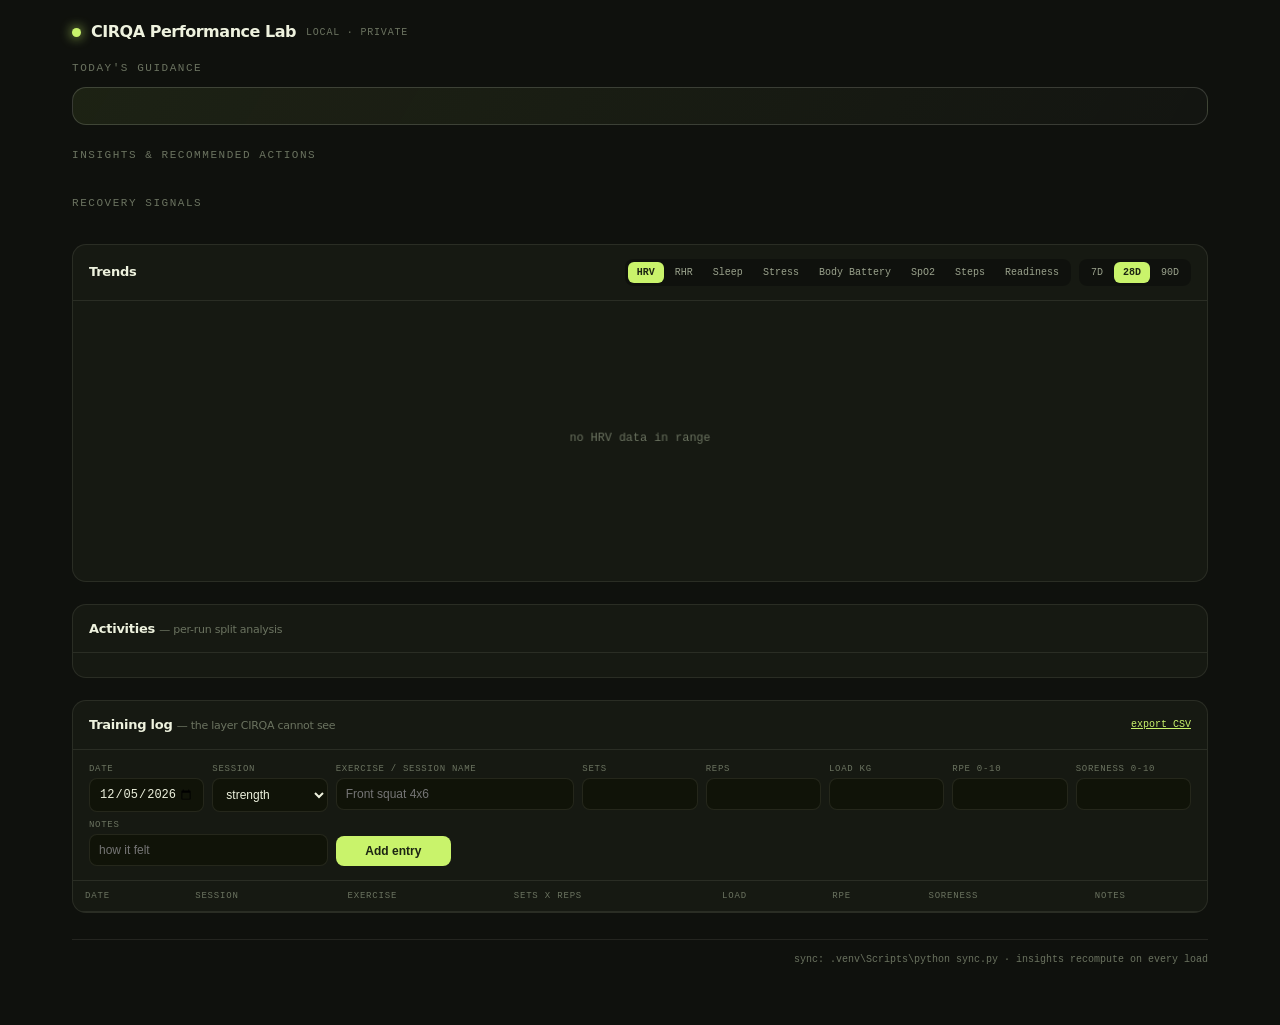
==== dashboard/index.html @ 92b47006 "insights: hypothesis+test framing, context exclusions; restore replace_splits - pace fade / HR drift" ====
<!doctype html>
<html lang="en">
<head>
<meta charset="utf-8">
<meta name="viewport" content="width=device-width,initial-scale=1">
<title>CIRQA Performance Lab</title>
<style>
  :root{
    --bg:#0f110d; --panel:#161912; --panel2:#1c2016; --line:rgba(238,242,222,.09); --line2:rgba(238,242,222,.17);
    --text:#eef2de; --muted:#9aa28c; --dim:#6b7360; --lime:#c9f36b; --amber:#f0b86b; --red:#f27b6c; --cyan:#7de0cf;
    --mono:ui-monospace,"Cascadia Mono",Consolas,monospace;
  }
  *{box-sizing:border-box}
  body{margin:0;background:var(--bg);color:var(--text);
    font:14px/1.5 "Manrope","Segoe UI",system-ui,sans-serif;-webkit-font-smoothing:antialiased}
  a{color:var(--lime)}
  .wrap{max-width:1180px;margin:0 auto;padding:20px 22px 60px}
  .mono{font-family:var(--mono)}

  header{display:flex;justify-content:space-between;align-items:center;gap:14px;flex-wrap:wrap;margin-bottom:16px}
  .brand{display:flex;align-items:center;gap:10px;font-weight:800;letter-spacing:-.03em;font-size:16px}
  .brand i{width:9px;height:9px;border-radius:50%;background:var(--lime);box-shadow:0 0 12px var(--lime)}
  .brand small{color:var(--dim);font:10px var(--mono);font-weight:400;letter-spacing:.08em}
  .status{display:flex;gap:8px;flex-wrap:wrap;align-items:center}
  .chip{border:1px solid var(--line);border-radius:99px;padding:4px 10px;font:10px var(--mono);color:var(--muted)}
  .chip b{color:var(--text);font-weight:500}
  .chip.demo{border-color:rgba(240,184,107,.4);color:var(--amber)}
  .chip.err{border-color:rgba(242,123,108,.4);color:var(--red)}

  .banner{display:none;border:1px solid rgba(240,184,107,.35);background:rgba(240,184,107,.07);
    border-radius:10px;padding:10px 14px;font-size:12px;color:var(--amber);margin-bottom:14px}
  .banner code{font:11px var(--mono);color:var(--text)}

  section{margin-bottom:22px}
  h2{font-size:11px;letter-spacing:.14em;text-transform:uppercase;color:var(--dim);
    font-family:var(--mono);font-weight:500;margin:0 0 10px}

  .guidance{display:grid;grid-template-columns:auto 1fr;gap:18px;align-items:center;
    border:1px solid var(--line2);border-radius:14px;background:linear-gradient(120deg,rgba(201,243,107,.08),rgba(255,255,255,.02));
    padding:18px 20px}
  .directive{font-size:30px;font-weight:800;letter-spacing:-.05em;line-height:1}
  .directive.ok{color:var(--lime)} .directive.mid{color:var(--amber)} .directive.rest{color:var(--cyan)}
  .g-copy .headline{font-size:14px;font-weight:600}
  .reasons{display:flex;flex-wrap:wrap;gap:6px;margin-top:9px}
  .reason{font:10px var(--mono);color:var(--muted);border:1px solid var(--line);border-radius:6px;padding:3px 7px}
  .g-conf{margin-top:9px;font:10px var(--mono);color:var(--dim)}

  .insights{display:grid;gap:10px}
  .insight{display:grid;grid-template-columns:4px 1fr;gap:0;border:1px solid var(--line);border-radius:12px;
    background:var(--panel);overflow:hidden}
  .insight .bar{background:var(--dim)}
  .insight.action .bar{background:var(--red)} .insight.watch .bar{background:var(--amber)} .insight.info .bar{background:var(--cyan)}
  .insight .body{padding:13px 16px}
  .insight h3{margin:0;font-size:13.5px;letter-spacing:-.02em}
  .insight h3 .sev{font:9px var(--mono);letter-spacing:.1em;text-transform:uppercase;border-radius:4px;
    padding:2px 6px;margin-left:8px;vertical-align:2px}
  .insight.action h3 .sev{color:var(--red);border:1px solid rgba(242,123,108,.4)}
  .insight.watch h3 .sev{color:var(--amber);border:1px solid rgba(240,184,107,.4)}
  .insight.info h3 .sev{color:var(--cyan);border:1px solid rgba(125,224,207,.4)}
  .insight .finding{color:var(--muted);font-size:12px;margin:6px 0 0}
  .insight .do{margin:8px 0 0;font-size:12.5px}
  .insight .do b{color:var(--lime);font-weight:600}
  .insight .conf{margin-top:8px;font:9px var(--mono);color:var(--dim)}

  .signals{display:grid;grid-template-columns:repeat(auto-fit,minmax(140px,1fr));gap:10px}
  .signal{border:1px solid var(--line);border-radius:12px;background:var(--panel);padding:13px 14px}
  .signal .k{font:9px var(--mono);letter-spacing:.1em;text-transform:uppercase;color:var(--dim)}
  .signal .v{font-size:23px;font-weight:800;letter-spacing:-.05em;margin-top:8px}
  .signal .v small{font-size:11px;color:var(--muted);font-weight:400;letter-spacing:0}
  .signal .d{font:10px var(--mono);margin-top:5px}
  .signal .d.up{color:var(--lime)} .signal .d.down{color:var(--amber)} .signal .d.flat{color:var(--dim)}

  .panel{border:1px solid var(--line);border-radius:14px;background:var(--panel);overflow:hidden}
  .panel-head{display:flex;justify-content:space-between;align-items:center;gap:12px;flex-wrap:wrap;
    padding:14px 16px;border-bottom:1px solid var(--line)}
  .panel-head h3{margin:0;font-size:13px;letter-spacing:-.02em}
  .seg{display:flex;gap:2px;background:rgba(0,0,0,.3);border-radius:8px;padding:3px}
  .seg button{border:0;background:transparent;color:var(--muted);font:10px var(--mono);
    padding:5px 9px;border-radius:6px;cursor:pointer}
  .seg button.on{background:var(--lime);color:#1c2412;font-weight:600}
  .chartbox{position:relative;height:280px;padding:10px 12px}
  canvas{width:100%;height:100%;display:block}
  .tooltip{position:absolute;pointer-events:none;display:none;background:#0c0e09;border:1px solid var(--line2);
    border-radius:8px;padding:7px 10px;font:10px var(--mono);color:var(--text);z-index:5;white-space:nowrap}
  .tooltip b{color:var(--lime)}

  .acts{display:grid;gap:8px;padding:12px 14px}
  .act{border:1px solid var(--line);border-radius:10px;padding:11px 13px;background:var(--panel2)}
  .act .row1{display:flex;justify-content:space-between;gap:10px;flex-wrap:wrap;align-items:baseline}
  .act .nm{font-weight:700;font-size:13px}
  .act .meta{font:10px var(--mono);color:var(--muted);display:flex;gap:12px;flex-wrap:wrap;margin-top:4px}
  .act .fade{font:10px var(--mono);border-radius:5px;padding:2px 7px}
  .fade.lo{color:var(--lime);border:1px solid rgba(201,243,107,.3)}
  .fade.mid{color:var(--amber);border:1px solid rgba(240,184,107,.35)}
  .fade.hi{color:var(--red);border:1px solid rgba(242,123,108,.4)}
  .splits{display:flex;gap:4px;align-items:flex-end;height:34px;margin-top:9px}
  .splits i{flex:1;border-radius:3px 3px 0 0;background:var(--lime);opacity:.85;min-width:14px;position:relative}
  .splits i.slow{background:var(--amber)} .splits i.slowest{background:var(--red)}
  .splits-lab{display:flex;justify-content:space-between;font:9px var(--mono);color:var(--dim);margin-top:4px}

  table{width:100%;border-collapse:collapse;font-size:12px}
  th{font:9px var(--mono);letter-spacing:.09em;text-transform:uppercase;color:var(--dim);
    text-align:left;padding:10px 12px;border-bottom:1px solid var(--line)}
  td{padding:9px 12px;border-bottom:1px solid rgba(255,255,255,.045);color:var(--muted)}
  td:first-child{color:var(--text);font-weight:600}
  .scroll{max-height:320px;overflow:auto}

  .logform{display:grid;grid-template-columns:repeat(auto-fit,minmax(110px,1fr));gap:8px;padding:14px 16px;border-bottom:1px solid var(--line)}
  .logform input,.logform select{width:100%;background:#101308;border:1px solid var(--line);border-radius:8px;
    color:var(--text);padding:8px 9px;font-size:12px;outline:0}
  .logform input:focus,.logform select:focus{border-color:var(--lime)}
  .logform label{display:block;font:9px var(--mono);color:var(--dim);text-transform:uppercase;letter-spacing:.08em;margin-bottom:4px}
  .logform .wide{grid-column:span 2}
  .logform button{background:var(--lime);border:0;border-radius:8px;color:#1c2412;font-weight:700;
    font-size:12px;padding:8px 14px;cursor:pointer;align-self:end}
  .logform button:hover{filter:brightness(1.08)}
  .formmsg{font:10px var(--mono);align-self:end;padding-bottom:8px}
  .formmsg.ok{color:var(--lime)} .formmsg.err{color:var(--red)}

  .empty{padding:26px;text-align:center;color:var(--muted);font-size:13px}
  .empty code{font:12px var(--mono);color:var(--lime)}
  footer{border-top:1px solid var(--line);margin-top:26px;padding-top:14px;display:flex;justify-content:space-between;
    gap:14px;flex-wrap:wrap;font:10px var(--mono);color:var(--dim)}
  .cov{display:flex;gap:10px;flex-wrap:wrap}
  .cov span b{color:var(--muted)}

  @media(max-width:760px){
    .guidance{grid-template-columns:1fr}
    .directive{font-size:24px}
    .chartbox{height:220px}
  }
</style>
</head>
<body>
<div class="wrap">
  <header>
    <div class="brand"><i></i> CIRQA Performance Lab <small>LOCAL · PRIVATE</small></div>
    <div class="status" id="status"></div>
  </header>

  <div class="banner" id="demoBanner">
    Demo data is loaded (synthetic). A real sync replaces it automatically:
    <code>.venv\Scripts\python sync.py</code> &nbsp;or clear it now:
    <code>.venv\Scripts\python sync.py --clear-demo</code>
  </div>

  <section>
    <h2>Today's guidance</h2>
    <div class="guidance" id="guidance"></div>
  </section>

  <section>
    <h2>Insights &amp; recommended actions</h2>
    <div class="insights" id="insights"></div>
  </section>

  <section>
    <h2>Recovery signals</h2>
    <div class="signals" id="signals"></div>
  </section>

  <section>
    <div class="panel">
      <div class="panel-head">
        <h3>Trends</h3>
        <div style="display:flex;gap:8px;flex-wrap:wrap">
          <div class="seg" id="metricSeg"></div>
          <div class="seg" id="rangeSeg"></div>
        </div>
      </div>
      <div class="chartbox"><canvas id="chart"></canvas><div class="tooltip" id="tip"></div></div>
    </div>
  </section>

  <section>
    <div class="panel">
      <div class="panel-head"><h3>Activities <span style="color:var(--dim);font-weight:400;font-size:11px">— per-run split analysis</span></h3></div>
      <div class="acts" id="acts"></div>
    </div>
  </section>

  <section>
    <div class="panel">
      <div class="panel-head">
        <h3>Training log <span style="color:var(--dim);font-weight:400;font-size:11px">— the layer CIRQA cannot see</span></h3>
        <a href="/api/log.csv" style="font:10px var(--mono)">export CSV</a>
      </div>
      <form class="logform" id="logForm">
        <div><label>Date</label><input type="date" name="date" required></div>
        <div><label>Session</label>
          <select name="session"><option value="strength">strength</option><option value="run">run</option>
          <option value="hiit">hiit / hyrox</option><option value="easy">easy aerobic</option><option value="other">other</option></select></div>
        <div class="wide"><label>Exercise / session name</label><input name="exercise" placeholder="Front squat 4x6"></div>
        <div><label>Sets</label><input name="sets" type="number" min="0" max="50"></div>
        <div><label>Reps</label><input name="reps" type="number" min="0" max="500"></div>
        <div><label>Load kg</label><input name="load_kg" type="number" step="0.5" min="0"></div>
        <div><label>RPE 0-10</label><input name="rpe" type="number" step="0.5" min="0" max="10"></div>
        <div><label>Soreness 0-10</label><input name="soreness" type="number" min="0" max="10"></div>
        <div class="wide"><label>Notes</label><input name="notes" placeholder="how it felt"></div>
        <button type="submit">Add entry</button>
        <div class="formmsg" id="formMsg"></div>
      </form>
      <div class="scroll"><table id="logTable"><thead>
        <tr><th>Date</th><th>Session</th><th>Exercise</th><th>Sets x Reps</th><th>Load</th><th>RPE</th><th>Soreness</th><th>Notes</th></tr>
      </thead><tbody></tbody></table></div>
    </div>
  </section>

  <footer>
    <div class="cov" id="cov"></div>
    <div>sync: <code>.venv\Scripts\python sync.py</code> · insights recompute on every load</div>
  </footer>
</div>

<script>
"use strict";
const $ = (id) => document.getElementById(id);
const fmtPace = (spk) => { if (!spk) return "?"; const m = Math.floor(spk/60), s = Math.round(spk%60); return `${m}:${String(s).padStart(2,"0")}`; };
const fmtDur = (s) => { if (!s) return "?"; const h = Math.floor(s/3600), m = Math.round((s%3600)/60); return h ? `${h}:${String(m).padStart(2,"0")}h` : `${m}m`; };
const fmtDist = (m) => !m ? "—" : (m >= 950 ? (m/1000).toFixed(2) + " km" : Math.round(m) + " m");
const fmtDate = (iso) => iso ? iso.slice(0,10) : "—";
const mean = (a) => a.length ? a.reduce((x,y)=>x+y,0)/a.length : null;

const METRICS = [
  {key:"hrv_last_night", label:"HRV", unit:"ms", color:"#c9f36b"},
  {key:"resting_hr", label:"RHR", unit:"bpm", color:"#f0b86b"},
  {key:"sleep_hours", label:"Sleep", unit:"h", color:"#7de0cf"},
  {key:"stress_avg", label:"Stress", unit:"", color:"#f27b6c"},
  {key:"body_battery_high", label:"Body Battery", unit:"", color:"#c9f36b"},
  {key:"spo2_avg", label:"SpO2", unit:"%", color:"#7de0cf"},
  {key:"steps", label:"Steps", unit:"", color:"#c9f36b"},
  {key:"training_readiness", label:"Readiness", unit:"", color:"#c9f36b"},
];
const RANGES = [{label:"7D", n:7},{label:"28D", n:28},{label:"90D", n:90}];
let days90 = [], metric = METRICS[0], rangeN = 28;

async function jget(url){ const r = await fetch(url); return r.json(); }

function statusChips(ov){
  const el = $("status"); el.innerHTML = "";
  const add = (html, cls) => { const s = document.createElement("span"); s.className = "chip" + (cls ? " " + cls : ""); s.innerHTML = html; el.appendChild(s); };
  if (ov.demo) add("DEMO DATA", "demo");
  add(`days <b>${ov.days}</b>`);
  if (ov.last_day) add(`range <b>${ov.first_day} → ${ov.last_day}</b>`);
  add(`last sync <b>${ov.last_sync ? ov.last_sync.finished_at.slice(0,16).replace("T"," ") : "never"}</b>`);
  add(`activities <b>${ov.activities}</b>`);
  add(`log <b>${ov.log_entries}</b>`);
}

function renderGuidance(g){
  const cls = /green/i.test(g.directive) ? "ok" : /steady/i.test(g.directive) ? "mid" : "rest";
  $("guidance").innerHTML = `
    <div class="directive ${cls}">${g.directive}</div>
    <div class="g-copy">
      <div class="headline">${g.headline}</div>
      <div class="reasons">${(g.reasons||[]).map(r=>`<span class="reason">${r}</span>`).join("") || ""}</div>
      <div class="g-conf">confidence: ${g.confidence} · recomputed locally from your data on every load</div>
    </div>`;
}

function renderInsights(list){
  const el = $("insights");
  if (!list.length){
    el.innerHTML = `<div class="empty">Not enough data for insights yet (need ~7+ days and a few activities).
      Sync daily and log gym sessions — rules fire automatically.<br><code>.venv\\Scripts\\python sync.py</code></div>`;
    return;
  }
  el.innerHTML = list.map(i => `
    <article class="insight ${i.severity}">
      <div class="bar"></div>
      <div class="body">
        <h3>${i.title}<span class="sev">${i.severity}</span></h3>
        <p class="finding">${i.finding}</p>
        <p class="do"><b>Do this:</b> ${i.action}</p>
        <div class="conf">confidence: ${i.confidence}</div>
      </div>
    </article>`).join("");
}

function renderSignals(ov, days){
  const el = $("signals");
  const latest = ov.latest;
  if (!latest){ el.innerHTML = `<div class="empty">No days stored yet — run <code>.venv\\Scripts\\python sync.py</code></div>`; return; }
  const prev = days.slice(0, -1).slice(-7);
  const card = (k, label, fmt, unit, lowerBetter) => {
    const v = latest[k];
    const p = prev.map(d => d[k]).filter(x => x !== null && x !== undefined);
    let delta = "", cls = "flat";
    if (v != null && p.length >= 3){
      const pm = mean(p);
      const diff = v - pm;
      if (Math.abs(diff) > (unit === "bpm" ? 1 : unit === "%" ? 0.5 : unit === "ms" ? 2 : 400)){
        const good = lowerBetter ? diff < 0 : diff > 0;
        cls = good ? "up" : "down";
        delta = `${diff > 0 ? "+" : ""}${unit === "ms" ? Math.round(diff) : diff.toFixed(1)}${unit} vs 7d`;
      } else delta = `~ 7d avg`;
    }
    return `<div class="signal"><div class="k">${label}</div>
      <div class="v">${v != null ? fmt(v) : "—"} ${unit && v != null ? `<small>${unit}</small>` : ""}</div>
      <div class="d ${cls}">${delta}</div></div>`;
  };
  el.innerHTML =
    card("sleep_hours", "Sleep", (v)=>v.toFixed(1), "h", false) +
    card("hrv_last_night", "HRV", (v)=>Math.round(v), "ms", false) +
    card("resting_hr", "Resting HR", (v)=>Math.round(v), "bpm", true) +
    card("body_battery_high", "Body Battery", (v)=>Math.round(v), "", false) +
    card("stress_avg", "Stress", (v)=>Math.round(v), "", true) +
    card("spo2_avg", "SpO2", (v)=>v.toFixed(1), "%", true) +
    card("steps", "Steps", (v)=>v >= 10000 ? (v/1000).toFixed(1)+"k" : Math.round(v), "", false);
}

function renderActs(acts){
  const el = $("acts");
  if (!acts.length){ el.innerHTML = `<div class="empty">No activities yet. They appear after your first sync (runs get per-km split analysis).</div>`; return; }
  el.innerHTML = acts.map(a => {
    const pace = a.distance_m && a.duration_s ? fmtPace(a.duration_s / a.distance_m * 1000) : null;
    let fadeHtml = "", splitsHtml = "";
    if (a.splits && a.splits.length >= 3){
      const ps = a.splits.map(s => s.pace_s_per_km).filter(Boolean);
      const fade = ps.length >= 2 ? (ps[ps.length-1] - ps[0]) / ps[0] * 100 : null;
      if (fade !== null){
        const cls = fade > 6 ? "hi" : fade > 3 ? "mid" : "lo";
        fadeHtml = `<span class="fade ${cls}">fade ${fade > 0 ? "+" : ""}${fade.toFixed(1)}%</span>`;
      }
      const maxP = Math.max(...ps), minP = Math.min(...ps);
      splitsHtml = `<div class="splits">` + a.splits.map(s => {
        const rel = maxP === minP ? 0.7 : 0.25 + 0.75 * (s.pace_s_per_km - minP) / (maxP - minP);
        const c = rel > 0.85 ? "slowest" : rel > 0.6 ? "slow" : "";
        const h = Math.round(14 + (1 - rel) * 18);
        return `<i class="${c}" style="height:${h}px" title="${fmtPace(s.pace_s_per_km)} /km @ ${s.avg_hr || "?"} bpm"></i>`;
      }).join("") + `</div>
      <div class="splits-lab"><span>km 1 · ${fmtPace(ps[0])}</span><span>HR ${a.splits[0].avg_hr || "?"} → ${a.splits[a.splits.length-1].avg_hr || "?"} bpm</span><span>km ${ps.length} · ${fmtPace(ps[ps.length-1])}</span></div>`;
    }
    return `<div class="act">
      <div class="row1">
        <span class="nm">${a.name || a.type || "Activity"}</span>
        <span style="display:flex;gap:8px;align-items:center">${fadeHtml}<span class="mono" style="font:10px var(--mono);color:var(--dim)">${fmtDate(a.start_iso || a.start_local)}</span></span>
      </div>
      <div class="meta">
        <span>${a.type || ""}</span>
        ${a.duration_s ? `<span>${fmtDur(a.duration_s)}</span>` : ""}
        ${a.distance_m ? `<span>${fmtDist(a.distance_m)}</span>` : ""}
        ${pace ? `<span>${pace} /km</span>` : ""}
        ${a.avg_hr ? `<span>avg HR ${a.avg_hr}</span>` : ""}
        ${a.elevation_m ? `<span>↑ ${Math.round(a.elevation_m)} m</span>` : ""}
        ${a.max_hr ? `<span>max ${a.max_hr}</span>` : ""}
      </div>
      ${splitsHtml}
    </div>`;
  }).join("");
}

function renderLog(entries){
  const tb = $("logTable").querySelector("tbody");
  if (!entries.length){ tb.innerHTML = `<tr><td colspan="8" style="text-align:center;padding:20px">No entries yet — log strength work below so recovery-coupling insights can use it.</td></tr>`; return; }
  tb.innerHTML = entries.map(e => `<tr>
    <td>${e.date}</td><td>${e.session || ""}</td><td>${e.exercise || ""}</td>
    <td>${e.sets || "?"} x ${e.reps || "?"}</td><td>${e.load_kg != null ? e.load_kg + " kg" : "—"}</td>
    <td>${e.rpe != null ? e.rpe : "—"}</td><td>${e.soreness != null ? e.soreness : "—"}</td>
    <td>${e.notes || ""}</td></tr>`).join("");
}

function renderCoverage(cov){
  const items = [["HRV","hrv"],["RHR","resting_hr"],["Sleep","sleep"],["Stress","stress"],["BodyBattery","body_battery"],["SpO2","spo2"],["Readiness","readiness"]];
  $("cov").innerHTML = items.map(([l,k]) => `<span>${l} <b>${cov[k] ?? 0}</b>/90d</span>`).join("");
}

function drawChart(){
  const cv = $("chart"), tip = $("tip");
  const data = days90.slice(-rangeN).map(d => ({date: d.date, v: d[metric.key]})).filter(x => x.v !== null && x.v !== undefined);
  const box = cv.parentElement.getBoundingClientRect();
  const dpr = window.devicePixelRatio || 1;
  cv.width = box.width * dpr; cv.height = box.height * dpr;
  const ctx = cv.getContext("2d"); ctx.scale(dpr, dpr);
  const w = box.width, h = box.height, pad = {l: 40, r: 12, t: 14, b: 24};
  ctx.clearRect(0, 0, w, h);
  if (data.length < 2){ ctx.fillStyle = "#6b7360"; ctx.font = "12px " + "Consolas, monospace"; ctx.textAlign = "center";
    ctx.fillText(`no ${metric.label} data in range`, w/2, h/2); return; }
  let min = Math.min(...data.map(x=>x.v)), max = Math.max(...data.map(x=>x.v));
  const span = (max - min) || 1; min -= span * 0.12; max += span * 0.12;
  const X = i => pad.l + i / (data.length - 1) * (w - pad.l - pad.r);
  const Y = v => pad.t + (1 - (v - min) / (max - min)) * (h - pad.t - pad.b);
  ctx.strokeStyle = "rgba(238,242,222,.07)"; ctx.fillStyle = "#6b7360";
  ctx.font = "9px Consolas, monospace"; ctx.textAlign = "right"; ctx.lineWidth = 1;
  for (let g = 0; g < 4; g++){
    const yy = pad.t + g * (h - pad.t - pad.b) / 3;
    ctx.beginPath(); ctx.moveTo(pad.l, yy); ctx.lineTo(w - pad.r, yy); ctx.stroke();
    ctx.fillText(String(Math.round(max - (max - min) * g / 3)), pad.l - 6, yy + 3);
  }
  ctx.textAlign = "center";
  [0, Math.floor((data.length-1)/2), data.length-1].forEach(i => ctx.fillText(data[i].date.slice(5), X(i), h - 8));
  ctx.beginPath(); data.forEach((p,i)=> i ? ctx.lineTo(X(i), Y(p.v)) : ctx.moveTo(X(i), Y(p.v)));
  ctx.lineTo(X(data.length-1), h - pad.b); ctx.lineTo(X(0), h - pad.b); ctx.closePath();
  ctx.fillStyle = metric.color + "14"; ctx.fill();
  ctx.beginPath(); data.forEach((p,i)=> i ? ctx.lineTo(X(i), Y(p.v)) : ctx.moveTo(X(i), Y(p.v)));
  ctx.strokeStyle = metric.color; ctx.lineWidth = 2; ctx.lineJoin = "round"; ctx.stroke();
  const last = data[data.length-1];
  ctx.beginPath(); ctx.arc(X(data.length-1), Y(last.v), 3.5, 0, 7); ctx.fillStyle = metric.color; ctx.fill();
  cv.onmousemove = (e) => {
    const r = cv.getBoundingClientRect();
    const i = Math.round((e.clientX - r.left - pad.l) / (w - pad.l - pad.r) * (data.length - 1));
    if (i < 0 || i >= data.length){ tip.style.display = "none"; return; }
    const p = data[i];
    tip.style.display = "block";
    tip.style.left = Math.min(X(i) + 12, w - 130) + "px";
    tip.style.top = (Y(p.v) + 6) + "px";
    tip.innerHTML = `${p.date}<br><b>${metric.label}: ${metric.key === "sleep_hours" ? p.v.toFixed(1) : Math.round(p.v)}${metric.unit ? " " + metric.unit : ""}</b>`;
  };
  cv.onmouseleave = () => tip.style.display = "none";
}

function buildSegs(){
  const ms = $("metricSeg");
  METRICS.forEach(m => {
    const b = document.createElement("button");
    b.textContent = m.label; b.className = m === metric ? "on" : "";
    b.onclick = () => { metric = m; ms.querySelectorAll("button").forEach(x=>x.classList.remove("on")); b.classList.add("on"); drawChart(); };
    ms.appendChild(b);
  });
  const rs = $("rangeSeg");
  RANGES.forEach(r => {
    const b = document.createElement("button");
    b.textContent = r.label; b.className = r.n === rangeN ? "on" : "";
    b.onclick = () => { rangeN = r.n; rs.querySelectorAll("button").forEach(x=>x.classList.remove("on")); b.classList.add("on"); drawChart(); };
    rs.appendChild(b);
  });
}

async function refresh(){
  const [ovR, daysR, actsR, insR, logR] = await Promise.all([
    jget("/api/overview"), jget("/api/days?days=90"), jget("/api/activities?limit=20"),
    jget("/api/insights"), jget("/api/log?limit=50"),
  ]);
  const ov = ovR.overview;
  days90 = daysR.days;
  statusChips(ov);
  $("demoBanner").style.display = ov.demo ? "block" : "none";
  renderGuidance(insR.guidance);
  renderInsights(insR.insights);
  renderSignals(ov, days90);
  renderActs(actsR.activities);
  renderLog(logR.entries);
  renderCoverage(ov.coverage || {});
  drawChart();
}

$("logForm").addEventListener("submit", async (e) => {
  e.preventDefault();
  const fd = new FormData(e.target);
  const payload = {};
  for (const [k, v] of fd.entries()){
    if (!v && v !== 0){ payload[k] = null; continue; }
    const n = Number(v);
    payload[k] = ["sets","reps","load_kg","rpe","soreness"].includes(k) && v !== "" ? n : v;
  }
  const msg = $("formMsg");
  try {
    const r = await fetch("/api/log", {method:"POST", headers:{"Content-Type":"application/json"}, body: JSON.stringify(payload)});
    const out = await r.json();
    if (!out.ok) throw new Error(out.error || "failed");
    msg.textContent = "saved ✓"; msg.className = "formmsg ok";
    e.target.querySelectorAll("input:not([type=date]), select").forEach(x => { if (x.name !== "session") x.value = ""; });
    refresh();
  } catch (err){
    msg.textContent = "error: " + err.message; msg.className = "formmsg err";
  }
  setTimeout(() => msg.textContent = "", 3500);
});

window.addEventListener("resize", drawChart);
$("logForm").querySelector("input[name=date]").value = new Date().toISOString().slice(0,10);
buildSegs();
refresh();
</script>
</body>
</html>
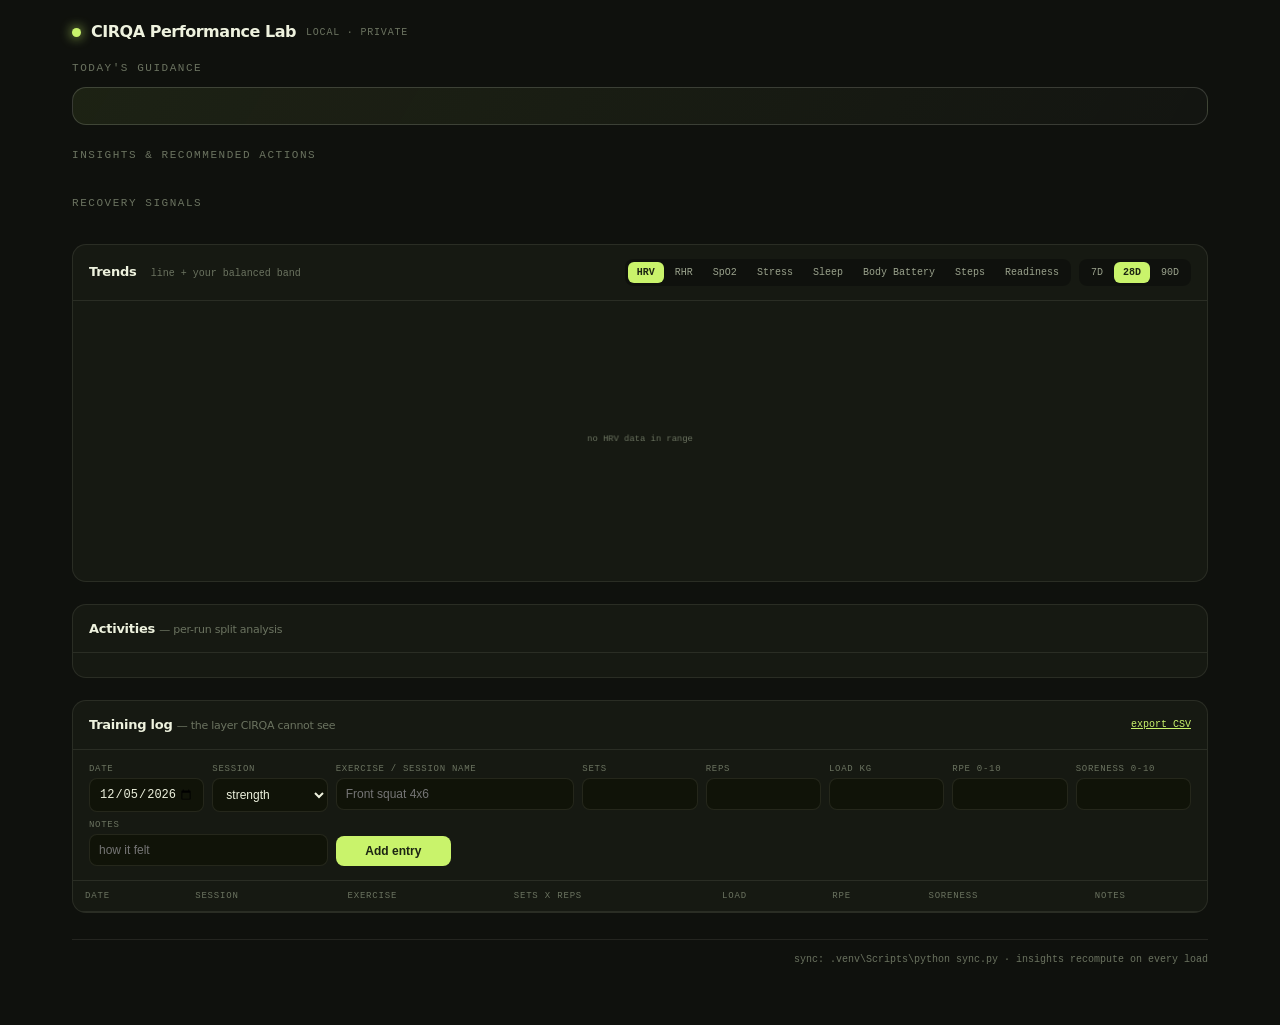
==== commit a3136a2e: "dashboard: per-metric chart types with interactive tooltips and legend Chart type now follows the da" ====
--- a/dashboard/index.html
+++ b/dashboard/index.html
@@ -83,6 +83,14 @@
   .tooltip{position:absolute;pointer-events:none;display:none;background:#0c0e09;border:1px solid var(--line2);
     border-radius:8px;padding:7px 10px;font:10px var(--mono);color:var(--text);z-index:5;white-space:nowrap}
   .tooltip b{color:var(--lime)}
+  .legend{display:none;gap:8px;padding:0 16px 12px;flex-wrap:wrap}
+  .legend-chip{display:inline-flex;align-items:center;gap:6px;background:rgba(0,0,0,.3);
+    border:1px solid var(--line);border-radius:99px;color:var(--muted);font:10px var(--mono);
+    padding:4px 10px;cursor:pointer}
+  .legend-chip i{width:8px;height:8px;border-radius:2px;display:inline-block}
+  .legend-chip.off{opacity:.4;text-decoration:line-through}
+  .chart-note{font:10px var(--mono);color:var(--dim);margin-left:10px;font-weight:400;
+    letter-spacing:0;text-transform:none}
 
   .acts{display:grid;gap:8px;padding:12px 14px}
   .act{border:1px solid var(--line);border-radius:10px;padding:11px 13px;background:var(--panel2)}
@@ -162,13 +170,14 @@
   <section>
     <div class="panel">
       <div class="panel-head">
-        <h3>Trends</h3>
+        <h3>Trends <span class="chart-note" id="chartNote"></span></h3>
         <div style="display:flex;gap:8px;flex-wrap:wrap">
           <div class="seg" id="metricSeg"></div>
           <div class="seg" id="rangeSeg"></div>
         </div>
       </div>
       <div class="chartbox"><canvas id="chart"></canvas><div class="tooltip" id="tip"></div></div>
+      <div class="legend" id="legend"></div>
     </div>
   </section>
 
@@ -222,14 +231,28 @@
 const mean = (a) => a.length ? a.reduce((x,y)=>x+y,0)/a.length : null;
 
 const METRICS = [
-  {key:"hrv_last_night", label:"HRV", unit:"ms", color:"#c9f36b"},
-  {key:"resting_hr", label:"RHR", unit:"bpm", color:"#f0b86b"},
-  {key:"sleep_hours", label:"Sleep", unit:"h", color:"#7de0cf"},
-  {key:"stress_avg", label:"Stress", unit:"", color:"#f27b6c"},
-  {key:"body_battery_high", label:"Body Battery", unit:"", color:"#c9f36b"},
-  {key:"spo2_avg", label:"SpO2", unit:"%", color:"#7de0cf"},
-  {key:"steps", label:"Steps", unit:"", color:"#c9f36b"},
-  {key:"training_readiness", label:"Readiness", unit:"", color:"#c9f36b"},
+  {key:"hrv_last_night", label:"HRV", unit:"ms", color:"#c9f36b", type:"line",
+   bandLow:"hrv_baseline_low", bandHigh:"hrv_baseline_high",
+   note:"line + your balanced band"},
+  {key:"resting_hr", label:"RHR", unit:"bpm", color:"#f0b86b", type:"line",
+   note:"line · trend reading"},
+  {key:"spo2_avg", label:"SpO2", unit:"%", color:"#7de0cf", type:"line",
+   note:"line · narrow band"},
+  {key:"stress_avg", label:"Stress", unit:"", color:"#f27b6c", type:"area",
+   note:"area · daily load carried"},
+  {key:"sleep_hours", label:"Sleep", type:"stacked", unit:"h",
+   series:[
+     {key:"sleep_deep_s",  label:"Deep",  color:"#7de0cf"},
+     {key:"sleep_rem_s",   label:"REM",   color:"#5f9de0"},
+     {key:"sleep_light_s", label:"Light", color:"#c9f36b"},
+     {key:"sleep_awake_s", label:"Awake", color:"#f27b6c"}],
+   target:8, note:"stacked · nightly composition, 8 h target"},
+  {key:"body_battery_high", label:"Body Battery", type:"range", lowKey:"body_battery_low",
+   color:"#c9f36b", domain:[0,100], note:"range columns · nightly low → daily high"},
+  {key:"steps", label:"Steps", type:"column", color:"#c9f36b",
+   note:"columns · daily volume"},
+  {key:"training_readiness", label:"Readiness", type:"column", banded:true,
+   note:"columns · banded score"},
 ];
 const RANGES = [{label:"7D", n:7},{label:"28D", n:28},{label:"90D", n:90}];
 let days90 = [], metric = METRICS[0], rangeN = 28;
@@ -365,48 +388,228 @@
   $("cov").innerHTML = items.map(([l,k]) => `<span>${l} <b>${cov[k] ?? 0}</b>/90d</span>`).join("");
 }
 
-function drawChart(){
+let hoverIdx = null;
+const stageOff = new Set();   // toggled sleep stages (stacked chart legend)
+
+function chartRows(){
+  const rows = days90.slice(-rangeN);
+  if (metric.type === "stacked"){
+    return rows.map(d => ({date: d.date, total: d.sleep_hours,
+      parts: metric.series.map(s => ({key: s.key, label: s.label, color: s.color,
+        v: d[s.key] != null ? d[s.key] / 3600 : null}))}))
+      .filter(x => x.parts.some(p => p.v !== null && p.v !== undefined));
+  }
+  if (metric.type === "range"){
+    return rows.map(d => ({date: d.date, lo: d[metric.lowKey], hi: d[metric.key]}))
+      .filter(x => x.lo != null && x.hi != null);
+  }
+  return rows.map(d => ({date: d.date, v: d[metric.key],
+      lo: metric.bandLow ? d[metric.bandLow] : null,
+      hi: metric.bandHigh ? d[metric.bandHigh] : null}))
+    .filter(x => x.v !== null && x.v !== undefined);
+}
+
+function fmtVal(v){
+  if (v == null) return "—";
+  if (metric.key === "steps") return v >= 10000 ? (v/1000).toFixed(1) + "k" : Math.round(v);
+  if (metric.type === "stacked") return v.toFixed(1) + "h";
+  const dec = (metric.key === "spo2_avg" || metric.key === "stress_avg") ? 1 : 0;
+  return Number(v).toFixed(dec) + (metric.unit ? " " + metric.unit : "");
+}
+
+function roundRect(ctx, x, y, w, h, r){
+  r = Math.max(0, Math.min(r, w/2, h/2));
+  ctx.beginPath();
+  ctx.moveTo(x + r, y);
+  ctx.arcTo(x + w, y, x + w, y + h, r);
+  ctx.arcTo(x + w, y + h, x, y + h, r);
+  ctx.arcTo(x, y + h, x, y, r);
+  ctx.arcTo(x, y, x + w, y, r);
+  ctx.closePath();
+}
+
+function renderChart(){
   const cv = $("chart"), tip = $("tip");
-  const data = days90.slice(-rangeN).map(d => ({date: d.date, v: d[metric.key]})).filter(x => x.v !== null && x.v !== undefined);
+  const data = chartRows();
   const box = cv.parentElement.getBoundingClientRect();
   const dpr = window.devicePixelRatio || 1;
   cv.width = box.width * dpr; cv.height = box.height * dpr;
   const ctx = cv.getContext("2d"); ctx.scale(dpr, dpr);
-  const w = box.width, h = box.height, pad = {l: 40, r: 12, t: 14, b: 24};
+  const w = box.width, h = box.height, pad = {l: 42, r: 12, t: 14, b: 24};
   ctx.clearRect(0, 0, w, h);
-  if (data.length < 2){ ctx.fillStyle = "#6b7360"; ctx.font = "12px " + "Consolas, monospace"; ctx.textAlign = "center";
-    ctx.fillText(`no ${metric.label} data in range`, w/2, h/2); return; }
-  let min = Math.min(...data.map(x=>x.v)), max = Math.max(...data.map(x=>x.v));
-  const span = (max - min) || 1; min -= span * 0.12; max += span * 0.12;
-  const X = i => pad.l + i / (data.length - 1) * (w - pad.l - pad.r);
-  const Y = v => pad.t + (1 - (v - min) / (max - min)) * (h - pad.t - pad.b);
+  ctx.font = "9px Consolas, monospace";
+  if (!data.length){
+    ctx.fillStyle = "#6b7360"; ctx.textAlign = "center";
+    ctx.fillText(`no ${metric.label} data in range`, w/2, h/2);
+    cv.onmousemove = null; cv.onmouseleave = null; tip.style.display = "none";
+    return;
+  }
+
+  // y-domain per chart type
+  let lo, hi;
+  if (metric.type === "range"){ [lo, hi] = metric.domain; }
+  else if (metric.type === "stacked"){
+    const totals = data.map(x => x.parts.filter(p => p.v != null && !stageOff.has(p.key))
+      .reduce((a, p) => a + p.v, 0));
+    lo = 0; hi = Math.max(...totals, metric.target || 0) * 1.12 || 1;
+  } else if (metric.type === "column"){
+    if (metric.banded){ lo = 0; hi = 100; }
+    else { lo = 0; hi = Math.max(...data.map(x => x.v)) * 1.1 || 1; }
+  } else {
+    const vals = data.flatMap(x => [x.v, x.lo, x.hi]).filter(v => v != null);
+    lo = Math.min(...vals); hi = Math.max(...vals);
+    const span = (hi - lo) || 1; lo -= span * 0.15; hi += span * 0.15;
+  }
+  const X = i => data.length === 1 ? (pad.l + w - pad.r) / 2
+    : pad.l + i / (data.length - 1) * (w - pad.l - pad.r);
+  const Y = v => pad.t + (1 - (v - lo) / (hi - lo)) * (h - pad.t - pad.b);
+  const slot = (w - pad.l - pad.r) / data.length;
+
+  // grid + y labels
   ctx.strokeStyle = "rgba(238,242,222,.07)"; ctx.fillStyle = "#6b7360";
-  ctx.font = "9px Consolas, monospace"; ctx.textAlign = "right"; ctx.lineWidth = 1;
+  ctx.textAlign = "right"; ctx.lineWidth = 1;
   for (let g = 0; g < 4; g++){
     const yy = pad.t + g * (h - pad.t - pad.b) / 3;
     ctx.beginPath(); ctx.moveTo(pad.l, yy); ctx.lineTo(w - pad.r, yy); ctx.stroke();
-    ctx.fillText(String(Math.round(max - (max - min) * g / 3)), pad.l - 6, yy + 3);
-  }
+    const v = hi - (hi - lo) * g / 3;
+    const yl = (hi - lo) >= 8 || metric.type !== "line" && metric.type !== "area" ? Math.round(v) : Math.round(v * 10) / 10;
+    ctx.fillText(metric.key === "steps" ? (yl >= 1000 ? (yl/1000).toFixed(1) + "k" : String(yl)) : String(yl), pad.l - 6, yy + 3);
+  }
+  // x labels
   ctx.textAlign = "center";
-  [0, Math.floor((data.length-1)/2), data.length-1].forEach(i => ctx.fillText(data[i].date.slice(5), X(i), h - 8));
-  ctx.beginPath(); data.forEach((p,i)=> i ? ctx.lineTo(X(i), Y(p.v)) : ctx.moveTo(X(i), Y(p.v)));
-  ctx.lineTo(X(data.length-1), h - pad.b); ctx.lineTo(X(0), h - pad.b); ctx.closePath();
-  ctx.fillStyle = metric.color + "14"; ctx.fill();
-  ctx.beginPath(); data.forEach((p,i)=> i ? ctx.lineTo(X(i), Y(p.v)) : ctx.moveTo(X(i), Y(p.v)));
-  ctx.strokeStyle = metric.color; ctx.lineWidth = 2; ctx.lineJoin = "round"; ctx.stroke();
-  const last = data[data.length-1];
-  ctx.beginPath(); ctx.arc(X(data.length-1), Y(last.v), 3.5, 0, 7); ctx.fillStyle = metric.color; ctx.fill();
+  const ticks = data.length <= 3 ? data.map((_, i) => i) : [0, Math.floor((data.length - 1) / 2), data.length - 1];
+  ticks.forEach(i => ctx.fillText(data[i].date.slice(5),
+    Math.min(Math.max(X(i), pad.l + 14), w - pad.r - 14), h - 8));
+
+  if ((metric.type === "line") && metric.bandLow){
+    const pts = data.filter(x => x.lo != null && x.hi != null);
+    if (pts.length >= 2){
+      ctx.beginPath();
+      pts.forEach((p, k) => { const i = data.indexOf(p); k ? ctx.lineTo(X(i), Y(p.hi)) : ctx.moveTo(X(i), Y(p.hi)); });
+      for (let k = pts.length - 1; k >= 0; k--){ const i = data.indexOf(pts[k]); ctx.lineTo(X(i), Y(pts[k].lo)); }
+      ctx.closePath(); ctx.fillStyle = "rgba(201,243,107,.09)"; ctx.fill();
+    }
+  }
+
+  if (metric.type === "line" || metric.type === "area"){
+    if (metric.type === "area"){
+      ctx.beginPath(); data.forEach((p, i) => i ? ctx.lineTo(X(i), Y(p.v)) : ctx.moveTo(X(i), Y(p.v)));
+      ctx.lineTo(X(data.length - 1), h - pad.b); ctx.lineTo(X(0), h - pad.b); ctx.closePath();
+      ctx.fillStyle = metric.color + "1c"; ctx.fill();
+    }
+    ctx.beginPath(); data.forEach((p, i) => i ? ctx.lineTo(X(i), Y(p.v)) : ctx.moveTo(X(i), Y(p.v)));
+    ctx.strokeStyle = metric.color; ctx.lineWidth = 2; ctx.lineJoin = "round"; ctx.stroke();
+    const last = data[data.length - 1];
+    ctx.beginPath(); ctx.arc(X(data.length - 1), Y(last.v), 3.5, 0, 7);
+    ctx.fillStyle = metric.color; ctx.fill();
+  }
+
+  if (metric.type === "column"){
+    const bw = Math.max(3, Math.min(26, slot * 0.62));
+    data.forEach((p, i) => {
+      const col = metric.banded ? (p.v >= 70 ? "#c9f36b" : p.v >= 50 ? "#f0b86b" : "#f27b6c") : metric.color;
+      ctx.fillStyle = col + (hoverIdx === i ? "" : "cc");
+      roundRect(ctx, X(i) - bw/2, Y(p.v), bw, h - pad.b - Y(p.v), 3); ctx.fill();
+      if (hoverIdx === i){ ctx.strokeStyle = "#eef2de"; ctx.lineWidth = 1.5; ctx.stroke(); }
+    });
+  }
+
+  if (metric.type === "stacked"){
+    const bw = Math.max(3, Math.min(26, slot * 0.62));
+    data.forEach((p, i) => {
+      let acc = 0;
+      p.parts.forEach(part => {
+        if (part.v == null || stageOff.has(part.key)) return;
+        const y0 = Y(acc), y1 = Y(acc + part.v);
+        ctx.fillStyle = part.color + (hoverIdx === i ? "" : "d9");
+        ctx.fillRect(X(i) - bw/2, y1, bw, Math.max(1, y0 - y1));
+        acc += part.v;
+      });
+      if (hoverIdx === i){
+        ctx.strokeStyle = "#eef2de"; ctx.lineWidth = 1.5;
+        ctx.strokeRect(X(i) - bw/2, Y(acc), bw, h - pad.b - Y(acc));
+      }
+    });
+    if (metric.target && metric.target <= hi){
+      const ty = Y(metric.target);
+      ctx.setLineDash([5, 4]); ctx.strokeStyle = "rgba(240,184,107,.8)";
+      ctx.beginPath(); ctx.moveTo(pad.l, ty); ctx.lineTo(w - pad.r, ty); ctx.stroke();
+      ctx.setLineDash([]);
+      ctx.fillStyle = "rgba(240,184,107,.9)"; ctx.textAlign = "left";
+      ctx.fillText(`${metric.target}h target`, w - pad.r - 54, ty - 4);
+    }
+  }
+
+  if (metric.type === "range"){
+    const bw = Math.max(3, Math.min(26, slot * 0.62));
+    data.forEach((p, i) => {
+      const yHi = Y(Math.min(p.hi, hi)), yLo = Y(Math.max(p.lo, lo));
+      ctx.fillStyle = metric.color + (hoverIdx === i ? "" : "b3");
+      roundRect(ctx, X(i) - bw/2, yHi, bw, Math.max(2, yLo - yHi), 3); ctx.fill();
+      ctx.fillStyle = hoverIdx === i ? "#eef2de" : "rgba(238,242,222,.5)";
+      ctx.fillRect(X(i) - bw/2, yLo - 1, bw, 2);   // nightly low marker
+    });
+  }
+
   cv.onmousemove = (e) => {
     const r = cv.getBoundingClientRect();
-    const i = Math.round((e.clientX - r.left - pad.l) / (w - pad.l - pad.r) * (data.length - 1));
-    if (i < 0 || i >= data.length){ tip.style.display = "none"; return; }
+    const mx = e.clientX - r.left;
+    let i;
+    if (metric.type === "line" || metric.type === "area"){
+      i = Math.round((mx - pad.l) / (w - pad.l - pad.r) * (data.length - 1));
+    } else {
+      i = Math.floor((mx - pad.l) / slot);
+    }
+    if (i < 0 || i >= data.length){
+      tip.style.display = "none";
+      if (hoverIdx !== null){ hoverIdx = null; renderChart(); }
+      return;
+    }
+    const moved = hoverIdx !== i;
+    hoverIdx = i;
     const p = data[i];
+    let html = `<b>${p.date}</b><br>`;
+    if (metric.type === "stacked"){
+      const vis = p.parts.filter(x => x.v != null && !stageOff.has(x.key));
+      html += vis.map(x => `<span style="color:${x.color}">■</span> ${x.label}: ${x.v.toFixed(1)}h`).join("<br>");
+      const shown = vis.reduce((a, x) => a + x.v, 0);
+      html += `<br><b>shown: ${shown.toFixed(1)}h</b>`;
+      if (p.total != null) html += ` <span style="color:#6b7360">(device total ${p.total.toFixed(1)}h)</span>`;
+    } else if (metric.type === "range"){
+      html += `<b>high ${Math.round(p.hi)} → low ${Math.round(p.lo)}</b> ` +
+              `<span style="color:#6b7360">(swing ${Math.round(p.hi - p.lo)})</span>`;
+    } else {
+      html += `<b>${metric.label}: ${fmtVal(p.v)}</b>`;
+      if (p.lo != null && p.hi != null) html += `<br><span style="color:#6b7360">your band ${Math.round(p.lo)}–${Math.round(p.hi)}</span>`;
+    }
+    tip.innerHTML = html;
     tip.style.display = "block";
-    tip.style.left = Math.min(X(i) + 12, w - 130) + "px";
-    tip.style.top = (Y(p.v) + 6) + "px";
-    tip.innerHTML = `${p.date}<br><b>${metric.label}: ${metric.key === "sleep_hours" ? p.v.toFixed(1) : Math.round(p.v)}${metric.unit ? " " + metric.unit : ""}</b>`;
+    tip.style.left = Math.min(X(i) + 12, w - 160) + "px";
+    tip.style.top = (pad.t + 8) + "px";
+    if (moved) renderChart();
   };
-  cv.onmouseleave = () => tip.style.display = "none";
+  cv.onmouseleave = () => {
+    tip.style.display = "none";
+    if (hoverIdx !== null){ hoverIdx = null; renderChart(); }
+  };
+}
+
+function renderLegend(){
+  const el = $("legend");
+  el.innerHTML = "";
+  if (metric.type !== "stacked"){ el.style.display = "none"; return; }
+  el.style.display = "flex";
+  metric.series.forEach(s => {
+    const chip = document.createElement("button");
+    chip.type = "button";
+    chip.className = "legend-chip" + (stageOff.has(s.key) ? " off" : "");
+    chip.innerHTML = `<i style="background:${s.color}"></i>${s.label}`;
+    chip.onclick = () => {
+      stageOff.has(s.key) ? stageOff.delete(s.key) : stageOff.add(s.key);
+      renderLegend(); renderChart();
+    };
+    el.appendChild(chip);
+  });
 }
 
 function buildSegs(){
@@ -414,14 +617,14 @@
   METRICS.forEach(m => {
     const b = document.createElement("button");
     b.textContent = m.label; b.className = m === metric ? "on" : "";
-    b.onclick = () => { metric = m; ms.querySelectorAll("button").forEach(x=>x.classList.remove("on")); b.classList.add("on"); drawChart(); };
+    b.onclick = () => { metric = m; hoverIdx = null; $("tip").style.display = "none"; ms.querySelectorAll("button").forEach(x=>x.classList.remove("on")); b.classList.add("on"); $("chartNote").textContent = m.note || ""; renderLegend(); renderChart(); };
     ms.appendChild(b);
   });
   const rs = $("rangeSeg");
   RANGES.forEach(r => {
     const b = document.createElement("button");
     b.textContent = r.label; b.className = r.n === rangeN ? "on" : "";
-    b.onclick = () => { rangeN = r.n; rs.querySelectorAll("button").forEach(x=>x.classList.remove("on")); b.classList.add("on"); drawChart(); };
+    b.onclick = () => { rangeN = r.n; hoverIdx = null; $("tip").style.display = "none"; rs.querySelectorAll("button").forEach(x=>x.classList.remove("on")); b.classList.add("on"); renderChart(); };
     rs.appendChild(b);
   });
 }
@@ -441,7 +644,7 @@
   renderActs(actsR.activities);
   renderLog(logR.entries);
   renderCoverage(ov.coverage || {});
-  drawChart();
+  renderChart();
 }
 
 $("logForm").addEventListener("submit", async (e) => {
@@ -467,9 +670,11 @@
   setTimeout(() => msg.textContent = "", 3500);
 });
 
-window.addEventListener("resize", drawChart);
+window.addEventListener("resize", renderChart);
 $("logForm").querySelector("input[name=date]").value = new Date().toISOString().slice(0,10);
 buildSegs();
+$("chartNote").textContent = metric.note || "";
+renderLegend();
 refresh();
 </script>
 </body>
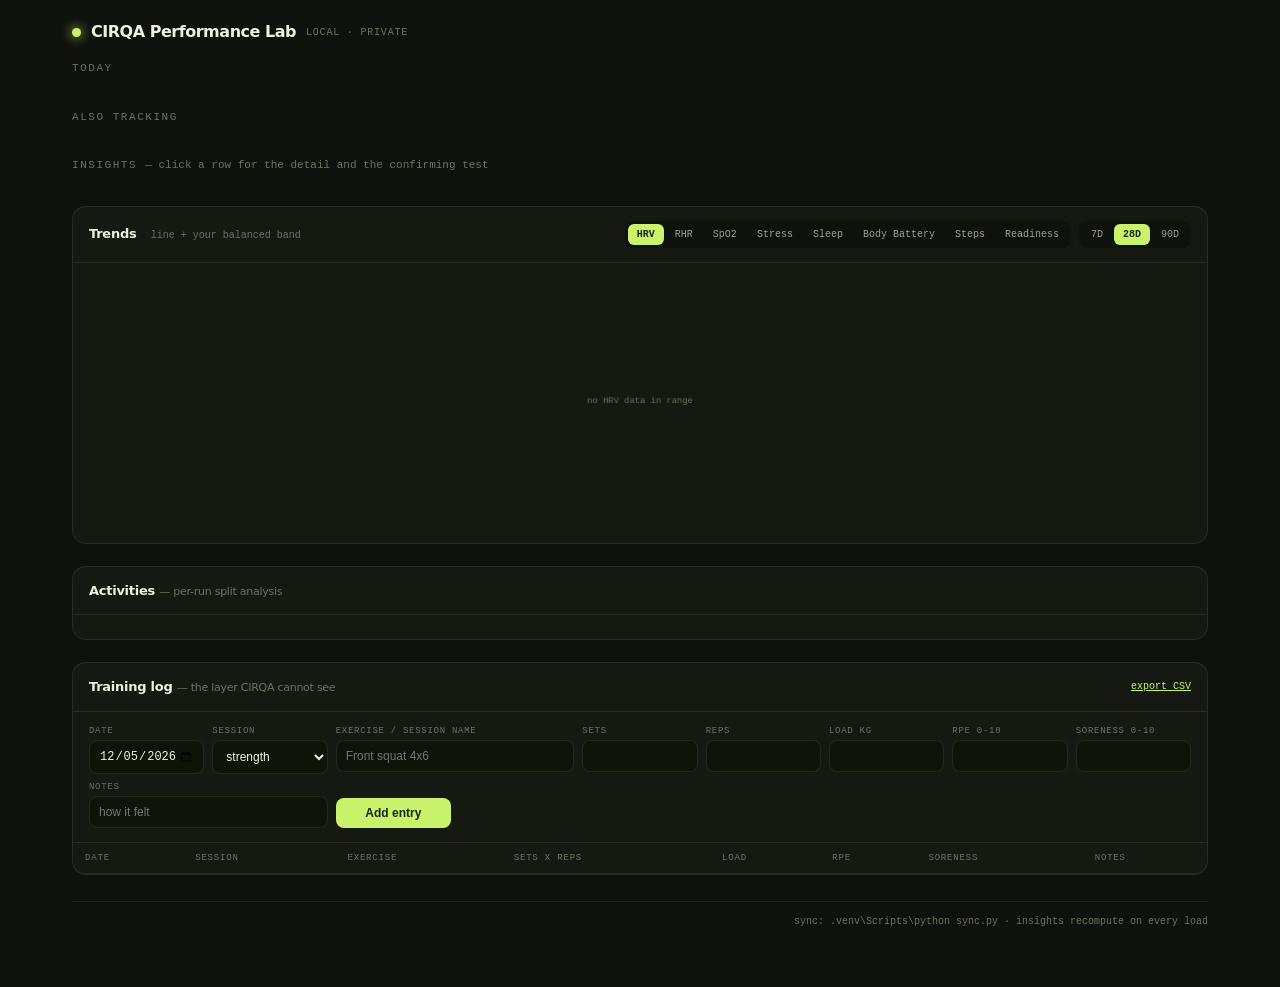
==== commit 0579a00a: "dashboard: Whoop-style Today cards, compact insight rows - top of page is now three focus cards: Rec" ====
--- a/dashboard/index.html
+++ b/dashboard/index.html
@@ -35,32 +35,43 @@
   h2{font-size:11px;letter-spacing:.14em;text-transform:uppercase;color:var(--dim);
     font-family:var(--mono);font-weight:500;margin:0 0 10px}
 
-  .guidance{display:grid;grid-template-columns:auto 1fr;gap:18px;align-items:center;
-    border:1px solid var(--line2);border-radius:14px;background:linear-gradient(120deg,rgba(201,243,107,.08),rgba(255,255,255,.02));
-    padding:18px 20px}
-  .directive{font-size:30px;font-weight:800;letter-spacing:-.05em;line-height:1}
-  .directive.ok{color:var(--lime)} .directive.mid{color:var(--amber)} .directive.rest{color:var(--cyan)}
-  .g-copy .headline{font-size:14px;font-weight:600}
-  .reasons{display:flex;flex-wrap:wrap;gap:6px;margin-top:9px}
-  .reason{font:10px var(--mono);color:var(--muted);border:1px solid var(--line);border-radius:6px;padding:3px 7px}
-  .g-conf{margin-top:9px;font:10px var(--mono);color:var(--dim)}
-
-  .insights{display:grid;gap:10px}
-  .insight{display:grid;grid-template-columns:4px 1fr;gap:0;border:1px solid var(--line);border-radius:12px;
-    background:var(--panel);overflow:hidden}
-  .insight .bar{background:var(--dim)}
-  .insight.action .bar{background:var(--red)} .insight.watch .bar{background:var(--amber)} .insight.info .bar{background:var(--cyan)}
-  .insight .body{padding:13px 16px}
-  .insight h3{margin:0;font-size:13.5px;letter-spacing:-.02em}
-  .insight h3 .sev{font:9px var(--mono);letter-spacing:.1em;text-transform:uppercase;border-radius:4px;
-    padding:2px 6px;margin-left:8px;vertical-align:2px}
-  .insight.action h3 .sev{color:var(--red);border:1px solid rgba(242,123,108,.4)}
-  .insight.watch h3 .sev{color:var(--amber);border:1px solid rgba(240,184,107,.4)}
-  .insight.info h3 .sev{color:var(--cyan);border:1px solid rgba(125,224,207,.4)}
-  .insight .finding{color:var(--muted);font-size:12px;margin:6px 0 0}
-  .insight .do{margin:8px 0 0;font-size:12.5px}
-  .insight .do b{color:var(--lime);font-weight:600}
-  .insight .conf{margin-top:8px;font:9px var(--mono);color:var(--dim)}
+  .heroes{display:grid;grid-template-columns:repeat(3,minmax(0,1fr));gap:12px}
+  .hero-card{border:1px solid var(--line);border-radius:16px;background:var(--panel);padding:16px 18px;
+    border-top:2px solid var(--hc,#5a6152)}
+  .hero-card.state-good{--hc:var(--lime)} .hero-card.state-mid{--hc:var(--amber)} .hero-card.state-rest{--hc:var(--cyan)}
+  .hc-head{display:flex;justify-content:space-between;align-items:baseline;
+    font:9px var(--mono);letter-spacing:.12em;text-transform:uppercase;color:var(--dim)}
+  .hc-head b{color:var(--hc,var(--muted));font-weight:500;letter-spacing:.06em}
+  .hc-main{display:flex;align-items:center;gap:16px;margin-top:12px}
+  .ring{--p:0;width:84px;height:84px;border-radius:50%;flex:0 0 auto;display:grid;place-items:center;
+    background:conic-gradient(var(--hc,var(--lime)) calc(var(--p)*1%),rgba(255,255,255,.07) 0)}
+  .ring i{width:66px;height:66px;border-radius:50%;background:var(--panel);display:grid;place-items:center;
+    font-style:normal;font-size:21px;font-weight:800;letter-spacing:-.05em}
+  .ring i small{font-size:10px;color:var(--dim);font-weight:400;margin-left:1px}
+  .hc-side{min-width:0}
+  .hc-dir{font-size:17px;font-weight:800;letter-spacing:-.03em;line-height:1.15}
+  .hc-sub{color:var(--muted);font-size:11px;margin-top:4px;line-height:1.4}
+  .hc-stats{margin-top:12px;border-top:1px solid var(--line);padding-top:9px;display:grid;gap:5px}
+  .hc-stat{display:grid;grid-template-columns:52px 1fr auto;gap:8px;align-items:baseline;font-size:11px}
+  .hc-stat span{font:9px var(--mono);color:var(--dim);text-transform:uppercase;letter-spacing:.08em}
+  .hc-stat b{font-weight:600;color:var(--text)}
+  .hc-stat i{font:9px var(--mono);font-style:normal;color:var(--dim)}
+  .hc-stat i.bad{color:var(--amber)} .hc-stat i.good{color:var(--lime)}
+
+  .insights{display:grid;gap:6px}
+  .ins{border:1px solid var(--line);border-radius:10px;background:var(--panel);overflow:hidden}
+  .ins summary{display:grid;grid-template-columns:10px 1fr auto;gap:10px;align-items:center;
+    padding:10px 14px;cursor:pointer;list-style:none;font-size:12.5px}
+  .ins summary::-webkit-details-marker{display:none}
+  .ins summary:hover{background:rgba(255,255,255,.03)}
+  .ins .dot{width:8px;height:8px;border-radius:50%;background:var(--dim)}
+  .ins.action .dot{background:var(--red)} .ins.watch .dot{background:var(--amber)} .ins.info .dot{background:var(--cyan)}
+  .ins summary .sev{font:9px var(--mono);color:var(--dim);text-transform:uppercase;letter-spacing:.1em}
+  .ins .ins-body{padding:2px 14px 12px 32px;border-top:1px solid var(--line)}
+  .ins .finding{color:var(--muted);font-size:12px;margin:9px 0 0}
+  .ins .do{margin:7px 0 0;font-size:12px}
+  .ins .do b{color:var(--lime);font-weight:600}
+  .ins .conf{margin-top:7px;font:9px var(--mono);color:var(--dim)}
 
   .signals{display:grid;grid-template-columns:repeat(auto-fit,minmax(140px,1fr));gap:10px}
   .signal{border:1px solid var(--line);border-radius:12px;background:var(--panel);padding:13px 14px}
@@ -132,9 +143,8 @@
   .cov{display:flex;gap:10px;flex-wrap:wrap}
   .cov span b{color:var(--muted)}
 
+  @media(max-width:900px){ .heroes{grid-template-columns:1fr} .hc-main{gap:12px} }
   @media(max-width:760px){
-    .guidance{grid-template-columns:1fr}
-    .directive{font-size:24px}
     .chartbox{height:220px}
   }
 </style>
@@ -153,18 +163,18 @@
   </div>
 
   <section>
-    <h2>Today's guidance</h2>
-    <div class="guidance" id="guidance"></div>
+    <h2>Today</h2>
+    <div class="heroes" id="heroes"></div>
   </section>
 
   <section>
-    <h2>Insights &amp; recommended actions</h2>
+    <h2>Also tracking</h2>
+    <div class="signals" id="signals"></div>
+  </section>
+
+  <section>
+    <h2>Insights <span style="color:var(--dim);text-transform:none;letter-spacing:0">— click a row for the detail and the confirming test</span></h2>
     <div class="insights" id="insights"></div>
-  </section>
-
-  <section>
-    <h2>Recovery signals</h2>
-    <div class="signals" id="signals"></div>
   </section>
 
   <section>
@@ -270,15 +280,66 @@
   add(`log <b>${ov.log_entries}</b>`);
 }
 
-function renderGuidance(g){
-  const cls = /green/i.test(g.directive) ? "ok" : /steady/i.test(g.directive) ? "mid" : "rest";
-  $("guidance").innerHTML = `
-    <div class="directive ${cls}">${g.directive}</div>
-    <div class="g-copy">
-      <div class="headline">${g.headline}</div>
-      <div class="reasons">${(g.reasons||[]).map(r=>`<span class="reason">${r}</span>`).join("") || ""}</div>
-      <div class="g-conf">confidence: ${g.confidence} · recomputed locally from your data on every load</div>
-    </div>`;
+function renderHeroes(g, load, ov, days){
+  const el = $("heroes");
+  const latest = ov.latest;
+  if (!latest){
+    el.innerHTML = `<div class="empty" style="grid-column:1/-1">No data yet — run <code>.venv\\Scripts\\python sync.py</code> (or <code>--demo</code> to preview)</div>`;
+    return;
+  }
+  const st = g.state || "mid";
+  const ring = (pct, inner) => `<div class="ring" style="--p:${Math.max(2, Math.min(100, pct))}"><i>${inner}</i></div>`;
+
+  // Recovery card
+  const drv = (g.drivers || []).map(d =>
+    `<div class="hc-stat"><span>${d.label}</span><b>${d.value}</b><i class="${d.state}">${d.detail}</i></div>`).join("");
+  const recovery = `<article class="hero-card state-${st}">
+    <div class="hc-head">Recovery <b>${g.directive}</b></div>
+    <div class="hc-main">${ring(g.score, `${g.score}`)}
+      <div class="hc-side"><div class="hc-dir">${g.headline.split(".")[0]}.</div>
+      <div class="hc-sub">vs your 28-day baseline · confidence ${g.confidence}</div></div>
+    </div>
+    <div class="hc-stats">${drv || `<div class="hc-stat"><span>—</span><b>collecting baseline</b><i></i></div>`}</div>
+  </article>`;
+
+  // Sleep card
+  const sh = latest.sleep_hours, ss = latest.sleep_score;
+  const deepMin = latest.sleep_deep_s != null ? Math.round(latest.sleep_deep_s / 60) : null;
+  const remMin = latest.sleep_rem_s != null ? Math.round(latest.sleep_rem_s / 60) : null;
+  const sleepPct = sh ? Math.min(100, Math.round(sh / 8 * 100)) : 0;
+  const sleepState = sh == null ? "mid" : sh >= 7 ? "good" : sh >= 6 ? "mid" : "rest";
+  const sleep = `<article class="hero-card state-${sleepState}">
+    <div class="hc-head">Last night's sleep <b>${sh != null ? (sh >= 7 ? "on target" : "short") : "no data"}</b></div>
+    <div class="hc-main">${ring(sleepPct, `${sh != null ? sh.toFixed(1) : "—"}<small>h</small>`)}
+      <div class="hc-side"><div class="hc-dir">${sh != null ? `${Math.round((8 - sh) * 60)} min vs 8 h target` : "sync to populate"}</div>
+      <div class="hc-sub">${ss != null ? `sleep score ${ss}` : ""}</div></div>
+    </div>
+    <div class="hc-stats">
+      <div class="hc-stat"><span>Deep</span><b>${deepMin != null ? deepMin + " min" : "—"}</b><i></i></div>
+      <div class="hc-stat"><span>REM</span><b>${remMin != null ? remMin + " min" : "—"}</b><i></i></div>
+      <div class="hc-stat"><span>Score</span><b>${ss != null ? ss : "—"}</b><i>/ 100</i></div>
+    </div>
+  </article>`;
+
+  // Load card
+  const ratio = load && load.ratio;
+  const loadState = ratio == null ? "mid" : ratio > 1.3 ? "rest" : ratio < 0.7 ? "mid" : "good";
+  const loadPct = ratio != null ? Math.min(100, Math.round(ratio / 2 * 100)) : 0;
+  const loadTxt = ratio == null ? "collecting" : ratio > 1.3 ? "spiking" : ratio < 0.7 ? "tapering" : "balanced";
+  const loadCard = `<article class="hero-card state-${loadState}">
+    <div class="hc-head">Training load <b>${loadTxt}</b></div>
+    <div class="hc-main">${ring(loadPct, ratio != null ? `${Math.round(ratio * 100)}<small>%</small>` : "—")}
+      <div class="hc-side"><div class="hc-dir">${ratio != null ? `${ratio.toFixed(2)}× your 3-week norm` : "need ~3 weeks"}</div>
+      <div class="hc-sub">this week vs prior 3-week average</div></div>
+    </div>
+    <div class="hc-stats">
+      <div class="hc-stat"><span>Sessions</span><b>${load ? load.sessions_7d : "—"}<small style="color:var(--dim)"> / 7d</small></b><i></i></div>
+      <div class="hc-stat"><span>This week</span><b>${load ? load.acute : "—"}</b><i>load units</i></div>
+      <div class="hc-stat"><span>Norm</span><b>${load && load.chronic_weekly ? load.chronic_weekly : "—"}</b><i>weekly</i></div>
+    </div>
+  </article>`;
+
+  el.innerHTML = recovery + sleep + loadCard;
 }
 
 function renderInsights(list){
@@ -289,15 +350,14 @@
     return;
   }
   el.innerHTML = list.map(i => `
-    <article class="insight ${i.severity}">
-      <div class="bar"></div>
-      <div class="body">
-        <h3>${i.title}<span class="sev">${i.severity}</span></h3>
+    <details class="ins ${i.severity}">
+      <summary><i class="dot"></i><span>${i.title}</span><span class="sev">${i.severity}</span></summary>
+      <div class="ins-body">
         <p class="finding">${i.finding}</p>
-        <p class="do"><b>Do this:</b> ${i.action}</p>
+        <p class="do"><b>Next:</b> ${i.action}</p>
         <div class="conf">confidence: ${i.confidence}</div>
       </div>
-    </article>`).join("");
+    </details>`).join("");
 }
 
 function renderSignals(ov, days){
@@ -312,10 +372,10 @@
     if (v != null && p.length >= 3){
       const pm = mean(p);
       const diff = v - pm;
-      if (Math.abs(diff) > (unit === "bpm" ? 1 : unit === "%" ? 0.5 : unit === "ms" ? 2 : 400)){
+      if (Math.abs(diff) > (unit === "bpm" ? 1 : unit === "%" ? 0.5 : 400)){
         const good = lowerBetter ? diff < 0 : diff > 0;
         cls = good ? "up" : "down";
-        delta = `${diff > 0 ? "+" : ""}${unit === "ms" ? Math.round(diff) : diff.toFixed(1)}${unit} vs 7d`;
+        delta = `${diff > 0 ? "+" : ""}${Math.abs(diff) >= 100 ? (diff/1000).toFixed(1)+"k" : diff.toFixed(1)}${unit} vs 7d`;
       } else delta = `~ 7d avg`;
     }
     return `<div class="signal"><div class="k">${label}</div>
@@ -323,13 +383,10 @@
       <div class="d ${cls}">${delta}</div></div>`;
   };
   el.innerHTML =
-    card("sleep_hours", "Sleep", (v)=>v.toFixed(1), "h", false) +
-    card("hrv_last_night", "HRV", (v)=>Math.round(v), "ms", false) +
-    card("resting_hr", "Resting HR", (v)=>Math.round(v), "bpm", true) +
-    card("body_battery_high", "Body Battery", (v)=>Math.round(v), "", false) +
     card("stress_avg", "Stress", (v)=>Math.round(v), "", true) +
     card("spo2_avg", "SpO2", (v)=>v.toFixed(1), "%", true) +
-    card("steps", "Steps", (v)=>v >= 10000 ? (v/1000).toFixed(1)+"k" : Math.round(v), "", false);
+    card("steps", "Steps", (v)=>v >= 10000 ? (v/1000).toFixed(1)+"k" : Math.round(v), "", false) +
+    card("training_readiness", "Readiness", (v)=>Math.round(v), "", false);
 }
 
 function renderActs(acts){
@@ -638,7 +695,7 @@
   days90 = daysR.days;
   statusChips(ov);
   $("demoBanner").style.display = ov.demo ? "block" : "none";
-  renderGuidance(insR.guidance);
+  renderHeroes(insR.guidance, insR.load, ov, days90);
   renderInsights(insR.insights);
   renderSignals(ov, days90);
   renderActs(actsR.activities);
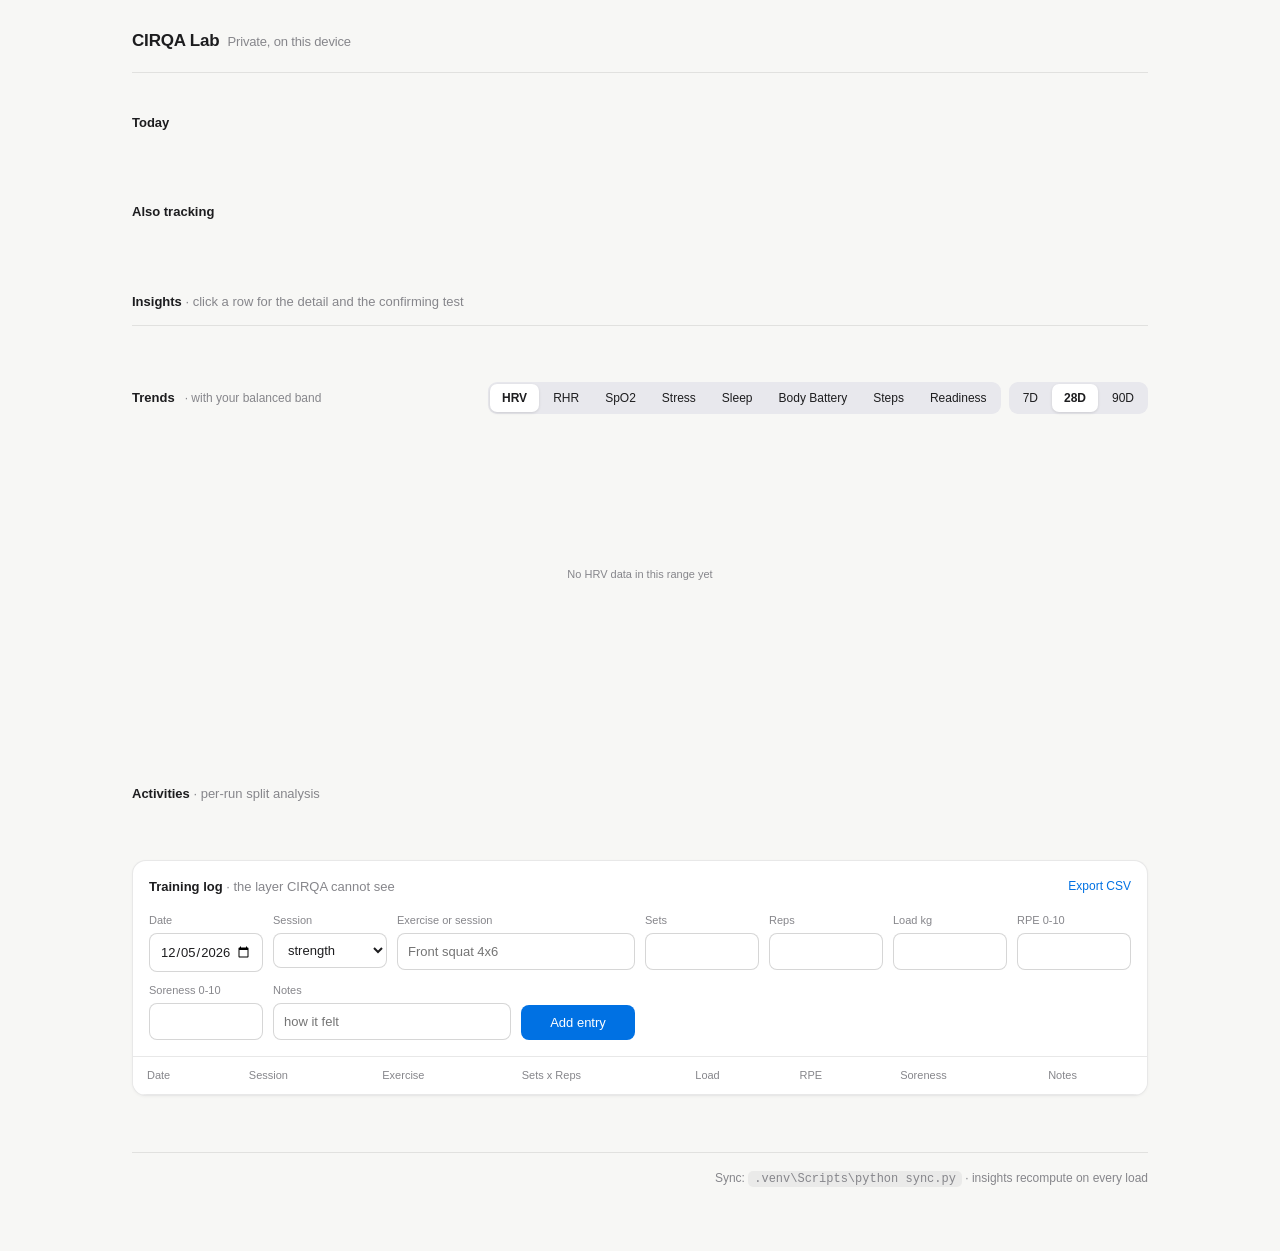
==== commit 0040b622: "dashboard: light consumer redesign, Apple-keynote register Replaces the dark graphite + neon lime th" ====
--- a/dashboard/index.html
+++ b/dashboard/index.html
@@ -3,213 +3,244 @@
 <head>
 <meta charset="utf-8">
 <meta name="viewport" content="width=device-width,initial-scale=1">
-<title>CIRQA Performance Lab</title>
+<title>CIRQA Lab</title>
 <style>
   :root{
-    --bg:#0f110d; --panel:#161912; --panel2:#1c2016; --line:rgba(238,242,222,.09); --line2:rgba(238,242,222,.17);
-    --text:#eef2de; --muted:#9aa28c; --dim:#6b7360; --lime:#c9f36b; --amber:#f0b86b; --red:#f27b6c; --cyan:#7de0cf;
-    --mono:ui-monospace,"Cascadia Mono",Consolas,monospace;
+    --page:#f7f7f5; --surface:#ffffff; --ink:#1d1d1f; --sub:#86868b;
+    --hair:rgba(0,0,0,.09); --hair2:rgba(0,0,0,.16);
+    --good:#2f9e5f; --warn:#d9962b; --bad:#d64545; --accent:#0071e3;
+    --deep:#3573b9; --rem:#6f9fd8; --light:#b8d49a; --awake:#d98a80;
+    --battery:#7fb069; --steps:#7d9bb5;
+    --radius:14px;
   }
   *{box-sizing:border-box}
-  body{margin:0;background:var(--bg);color:var(--text);
-    font:14px/1.5 "Manrope","Segoe UI",system-ui,sans-serif;-webkit-font-smoothing:antialiased}
-  a{color:var(--lime)}
-  .wrap{max-width:1180px;margin:0 auto;padding:20px 22px 60px}
-  .mono{font-family:var(--mono)}
-
-  header{display:flex;justify-content:space-between;align-items:center;gap:14px;flex-wrap:wrap;margin-bottom:16px}
-  .brand{display:flex;align-items:center;gap:10px;font-weight:800;letter-spacing:-.03em;font-size:16px}
-  .brand i{width:9px;height:9px;border-radius:50%;background:var(--lime);box-shadow:0 0 12px var(--lime)}
-  .brand small{color:var(--dim);font:10px var(--mono);font-weight:400;letter-spacing:.08em}
-  .status{display:flex;gap:8px;flex-wrap:wrap;align-items:center}
-  .chip{border:1px solid var(--line);border-radius:99px;padding:4px 10px;font:10px var(--mono);color:var(--muted)}
-  .chip b{color:var(--text);font-weight:500}
-  .chip.demo{border-color:rgba(240,184,107,.4);color:var(--amber)}
-  .chip.err{border-color:rgba(242,123,108,.4);color:var(--red)}
-
-  .banner{display:none;border:1px solid rgba(240,184,107,.35);background:rgba(240,184,107,.07);
-    border-radius:10px;padding:10px 14px;font-size:12px;color:var(--amber);margin-bottom:14px}
-  .banner code{font:11px var(--mono);color:var(--text)}
-
-  section{margin-bottom:22px}
-  h2{font-size:11px;letter-spacing:.14em;text-transform:uppercase;color:var(--dim);
-    font-family:var(--mono);font-weight:500;margin:0 0 10px}
-
-  .heroes{display:grid;grid-template-columns:repeat(3,minmax(0,1fr));gap:12px}
-  .hero-card{border:1px solid var(--line);border-radius:16px;background:var(--panel);padding:16px 18px;
-    border-top:2px solid var(--hc,#5a6152)}
-  .hero-card.state-good{--hc:var(--lime)} .hero-card.state-mid{--hc:var(--amber)} .hero-card.state-rest{--hc:var(--cyan)}
-  .hc-head{display:flex;justify-content:space-between;align-items:baseline;
-    font:9px var(--mono);letter-spacing:.12em;text-transform:uppercase;color:var(--dim)}
-  .hc-head b{color:var(--hc,var(--muted));font-weight:500;letter-spacing:.06em}
-  .hc-main{display:flex;align-items:center;gap:16px;margin-top:12px}
-  .ring{--p:0;width:84px;height:84px;border-radius:50%;flex:0 0 auto;display:grid;place-items:center;
-    background:conic-gradient(var(--hc,var(--lime)) calc(var(--p)*1%),rgba(255,255,255,.07) 0)}
-  .ring i{width:66px;height:66px;border-radius:50%;background:var(--panel);display:grid;place-items:center;
-    font-style:normal;font-size:21px;font-weight:800;letter-spacing:-.05em}
-  .ring i small{font-size:10px;color:var(--dim);font-weight:400;margin-left:1px}
-  .hc-side{min-width:0}
-  .hc-dir{font-size:17px;font-weight:800;letter-spacing:-.03em;line-height:1.15}
-  .hc-sub{color:var(--muted);font-size:11px;margin-top:4px;line-height:1.4}
-  .hc-stats{margin-top:12px;border-top:1px solid var(--line);padding-top:9px;display:grid;gap:5px}
-  .hc-stat{display:grid;grid-template-columns:52px 1fr auto;gap:8px;align-items:baseline;font-size:11px}
-  .hc-stat span{font:9px var(--mono);color:var(--dim);text-transform:uppercase;letter-spacing:.08em}
-  .hc-stat b{font-weight:600;color:var(--text)}
-  .hc-stat i{font:9px var(--mono);font-style:normal;color:var(--dim)}
-  .hc-stat i.bad{color:var(--amber)} .hc-stat i.good{color:var(--lime)}
-
-  .insights{display:grid;gap:6px}
-  .ins{border:1px solid var(--line);border-radius:10px;background:var(--panel);overflow:hidden}
-  .ins summary{display:grid;grid-template-columns:10px 1fr auto;gap:10px;align-items:center;
-    padding:10px 14px;cursor:pointer;list-style:none;font-size:12.5px}
+  html{background:var(--page)}
+  body{margin:0;color:var(--ink);background:var(--page);
+    font:14px/1.5 -apple-system,BlinkMacSystemFont,"SF Pro Display","Segoe UI Variable","Segoe UI",Roboto,"Helvetica Neue",sans-serif;
+    -webkit-font-smoothing:antialiased;animation:pagefade .18s ease-out}
+  @keyframes pagefade{from{opacity:0}to{opacity:1}}
+  a{color:var(--accent);text-decoration:none}
+  a:hover{text-decoration:underline}
+  button{font:inherit;cursor:pointer}
+  input,select{font:inherit}
+  :focus-visible{outline:2px solid var(--accent);outline-offset:2px;border-radius:6px}
+  .wrap{max-width:1080px;margin:0 auto;padding:28px 32px 64px}
+  section{margin-bottom:56px}
+
+  header{display:flex;justify-content:space-between;align-items:center;gap:16px;flex-wrap:wrap;
+    padding-bottom:18px;border-bottom:1px solid var(--hair);margin-bottom:40px}
+  .brand{font-size:17px;font-weight:600;letter-spacing:-.01em}
+  .brand small{color:var(--sub);font-weight:400;font-size:13px;margin-left:8px}
+  .statusline{display:flex;gap:8px;align-items:center;color:var(--sub);font-size:13px;flex-wrap:wrap}
+  .statusline .sep{color:rgba(0,0,0,.22)}
+  .pill{background:#fdeeca;color:#8a6116;border-radius:99px;padding:2px 10px;font-size:12px;font-weight:500}
+
+  .banner{display:none;background:#fdf5e3;color:#8a6116;border-radius:12px;
+    padding:12px 16px;font-size:13px;margin-bottom:40px}
+  .banner code{background:rgba(0,0,0,.05);border-radius:5px;padding:1px 6px;font-size:12px}
+
+  .seclabel{font-size:13px;font-weight:500;color:var(--sub);margin:0 0 14px}
+  section > .seclabel b, .seclabel b{color:var(--ink);font-weight:600}
+
+  /* Today: asymmetric hero composition */
+  .today{display:grid;grid-template-columns:1.12fr .88fr}
+  .hero-main{padding-right:44px}
+  .hero-side{border-left:1px solid var(--hair);padding-left:44px;display:flex;flex-direction:column}
+  .kicker{font-size:13px;font-weight:500;color:var(--sub);display:flex;align-items:center;gap:8px}
+  .kicker .directive{color:var(--ink);font-weight:600}
+  .statedot{width:8px;height:8px;border-radius:50%;background:var(--sc,var(--good));display:inline-block}
+  .hero-num{font-size:72px;font-weight:600;letter-spacing:-.035em;line-height:1;margin:14px 0 6px;
+    font-variant-numeric:tabular-nums}
+  .hero-num .unit{font-size:22px;font-weight:500;color:var(--sub);letter-spacing:0;margin-left:4px}
+  .hero-line{font-size:16px;font-weight:500;line-height:1.4;max-width:42ch}
+  .drv{margin-top:22px;border-top:1px solid var(--hair)}
+  .drv-row{display:grid;grid-template-columns:64px 1fr auto;gap:12px;align-items:baseline;
+    padding:11px 0;border-bottom:1px solid var(--hair)}
+  .drv-row:last-child{border-bottom:0}
+  .drv-row span{font-size:12px;color:var(--sub)}
+  .drv-row b{font-weight:600;font-variant-numeric:tabular-nums}
+  .drv-row i{font-style:normal;font-size:12px;color:var(--sub);font-variant-numeric:tabular-nums}
+  .drv-row i.bad{color:var(--warn)} .drv-row i.good{color:var(--good)}
+  .conf{margin-top:12px;font-size:12px;color:var(--sub)}
+
+  .hb{padding:20px 0}
+  .hb + .hb{border-top:1px solid var(--hair)}
+  .hb:first-child{padding-top:2px}
+  .block-num{font-size:42px;font-weight:600;letter-spacing:-.03em;line-height:1;margin:10px 0 6px;
+    font-variant-numeric:tabular-nums}
+  .block-num .unit{font-size:18px;font-weight:500;color:var(--sub);letter-spacing:0;margin-left:2px}
+  .hb-line{font-size:13px;color:var(--sub)}
+  .hb-stats{margin-top:12px;display:flex;gap:22px}
+  .hb-stats div span{display:block;font-size:11px;color:var(--sub)}
+  .hb-stats div b{font-size:14px;font-weight:600;font-variant-numeric:tabular-nums}
+
+  /* Also tracking strip */
+  .strip{display:grid;grid-template-columns:repeat(4,1fr)}
+  .tile{padding:2px 24px;border-left:1px solid var(--hair)}
+  .tile:first-child{border-left:0;padding-left:0}
+  .tile .k{font-size:12px;color:var(--sub)}
+  .tile .v{font-size:24px;font-weight:600;letter-spacing:-.02em;margin-top:4px;font-variant-numeric:tabular-nums}
+  .tile .v small{font-size:13px;font-weight:400;color:var(--sub)}
+  .tile .d{font-size:12px;color:var(--sub);margin-top:2px;font-variant-numeric:tabular-nums}
+  .tile .d.up{color:var(--good)} .tile .d.down{color:var(--warn)}
+
+  /* Insights: hairline list */
+  .inslist{border-top:1px solid var(--hair)}
+  .ins{border-bottom:1px solid var(--hair)}
+  .ins summary{display:grid;grid-template-columns:12px 1fr 14px;gap:12px;align-items:center;
+    padding:14px 4px;cursor:pointer;list-style:none;font-size:14px}
   .ins summary::-webkit-details-marker{display:none}
-  .ins summary:hover{background:rgba(255,255,255,.03)}
-  .ins .dot{width:8px;height:8px;border-radius:50%;background:var(--dim)}
-  .ins.action .dot{background:var(--red)} .ins.watch .dot{background:var(--amber)} .ins.info .dot{background:var(--cyan)}
-  .ins summary .sev{font:9px var(--mono);color:var(--dim);text-transform:uppercase;letter-spacing:.1em}
-  .ins .ins-body{padding:2px 14px 12px 32px;border-top:1px solid var(--line)}
-  .ins .finding{color:var(--muted);font-size:12px;margin:9px 0 0}
-  .ins .do{margin:7px 0 0;font-size:12px}
-  .ins .do b{color:var(--lime);font-weight:600}
-  .ins .conf{margin-top:7px;font:9px var(--mono);color:var(--dim)}
-
-  .signals{display:grid;grid-template-columns:repeat(auto-fit,minmax(140px,1fr));gap:10px}
-  .signal{border:1px solid var(--line);border-radius:12px;background:var(--panel);padding:13px 14px}
-  .signal .k{font:9px var(--mono);letter-spacing:.1em;text-transform:uppercase;color:var(--dim)}
-  .signal .v{font-size:23px;font-weight:800;letter-spacing:-.05em;margin-top:8px}
-  .signal .v small{font-size:11px;color:var(--muted);font-weight:400;letter-spacing:0}
-  .signal .d{font:10px var(--mono);margin-top:5px}
-  .signal .d.up{color:var(--lime)} .signal .d.down{color:var(--amber)} .signal .d.flat{color:var(--dim)}
-
-  .panel{border:1px solid var(--line);border-radius:14px;background:var(--panel);overflow:hidden}
-  .panel-head{display:flex;justify-content:space-between;align-items:center;gap:12px;flex-wrap:wrap;
-    padding:14px 16px;border-bottom:1px solid var(--line)}
-  .panel-head h3{margin:0;font-size:13px;letter-spacing:-.02em}
-  .seg{display:flex;gap:2px;background:rgba(0,0,0,.3);border-radius:8px;padding:3px}
-  .seg button{border:0;background:transparent;color:var(--muted);font:10px var(--mono);
-    padding:5px 9px;border-radius:6px;cursor:pointer}
-  .seg button.on{background:var(--lime);color:#1c2412;font-weight:600}
-  .chartbox{position:relative;height:280px;padding:10px 12px}
+  .ins summary:hover .t{color:var(--accent)}
+  .ins .dot{width:7px;height:7px;border-radius:50%;background:var(--sub)}
+  .ins.action .dot{background:var(--bad)} .ins.watch .dot{background:var(--warn)} .ins.info .dot{background:var(--good)}
+  .ins .t{font-weight:500}
+  .ins .chev{color:var(--sub);transition:transform .18s ease-out;font-size:12px}
+  .ins[open] .chev{transform:rotate(90deg)}
+  .ins .ins-body{padding:0 4px 16px 34px;max-width:72ch}
+  .hb-stats div b{font-size:14px;font-weight:600;font-variant-numeric:tabular-nums;white-space:nowrap}
+  .ins .do{font-size:13px;margin:0;line-height:1.55}
+  .ins .do b{color:var(--good);font-weight:600}
+  .ins .conf{margin-top:8px;font-size:11px;color:var(--sub)}
+
+  /* Trends */
+  .trendbar{display:flex;justify-content:space-between;align-items:center;gap:14px;flex-wrap:wrap;margin-bottom:14px}
+  .seg{display:inline-flex;background:#e8e8ed;border-radius:9px;padding:2px;gap:2px}
+  .seg button{border:0;background:transparent;color:var(--ink);font-size:12px;font-weight:500;
+    padding:5px 12px;border-radius:7px;transition:background .15s ease-out, box-shadow .15s ease-out}
+  .seg button:hover{color:#000}
+  .seg button.on{background:#fff;box-shadow:0 1px 3px rgba(0,0,0,.12);font-weight:600}
+  .chart-note{font-size:12px;color:var(--sub);margin-left:10px}
+  .chartbox{position:relative;height:300px}
   canvas{width:100%;height:100%;display:block}
-  .tooltip{position:absolute;pointer-events:none;display:none;background:#0c0e09;border:1px solid var(--line2);
-    border-radius:8px;padding:7px 10px;font:10px var(--mono);color:var(--text);z-index:5;white-space:nowrap}
-  .tooltip b{color:var(--lime)}
-  .legend{display:none;gap:8px;padding:0 16px 12px;flex-wrap:wrap}
-  .legend-chip{display:inline-flex;align-items:center;gap:6px;background:rgba(0,0,0,.3);
-    border:1px solid var(--line);border-radius:99px;color:var(--muted);font:10px var(--mono);
-    padding:4px 10px;cursor:pointer}
+  .tooltip{position:absolute;pointer-events:none;display:none;background:#fff;border:1px solid var(--hair);
+    border-radius:10px;padding:8px 11px;font-size:12px;color:var(--ink);z-index:5;white-space:nowrap;
+    box-shadow:0 4px 16px rgba(0,0,0,.10)}
+  .tooltip b{font-weight:600}
+  .legend{display:none;gap:6px;padding-top:12px;flex-wrap:wrap}
+  .legend-chip{display:inline-flex;align-items:center;gap:6px;background:transparent;
+    border:1px solid var(--hair2);border-radius:99px;color:var(--sub);font-size:12px;
+    padding:3px 11px;transition:opacity .15s ease-out}
+  .legend-chip:hover{background:rgba(0,0,0,.04)}
   .legend-chip i{width:8px;height:8px;border-radius:2px;display:inline-block}
-  .legend-chip.off{opacity:.4;text-decoration:line-through}
-  .chart-note{font:10px var(--mono);color:var(--dim);margin-left:10px;font-weight:400;
-    letter-spacing:0;text-transform:none}
-
-  .acts{display:grid;gap:8px;padding:12px 14px}
-  .act{border:1px solid var(--line);border-radius:10px;padding:11px 13px;background:var(--panel2)}
+  .legend-chip.off{opacity:.35;text-decoration:line-through}
+
+  /* Activities */
+  .act{padding:16px 4px;border-bottom:1px solid var(--hair)}
+  .act:first-child{padding-top:4px}
   .act .row1{display:flex;justify-content:space-between;gap:10px;flex-wrap:wrap;align-items:baseline}
-  .act .nm{font-weight:700;font-size:13px}
-  .act .meta{font:10px var(--mono);color:var(--muted);display:flex;gap:12px;flex-wrap:wrap;margin-top:4px}
-  .act .fade{font:10px var(--mono);border-radius:5px;padding:2px 7px}
-  .fade.lo{color:var(--lime);border:1px solid rgba(201,243,107,.3)}
-  .fade.mid{color:var(--amber);border:1px solid rgba(240,184,107,.35)}
-  .fade.hi{color:var(--red);border:1px solid rgba(242,123,108,.4)}
-  .splits{display:flex;gap:4px;align-items:flex-end;height:34px;margin-top:9px}
-  .splits i{flex:1;border-radius:3px 3px 0 0;background:var(--lime);opacity:.85;min-width:14px;position:relative}
-  .splits i.slow{background:var(--amber)} .splits i.slowest{background:var(--red)}
-  .splits-lab{display:flex;justify-content:space-between;font:9px var(--mono);color:var(--dim);margin-top:4px}
-
-  table{width:100%;border-collapse:collapse;font-size:12px}
-  th{font:9px var(--mono);letter-spacing:.09em;text-transform:uppercase;color:var(--dim);
-    text-align:left;padding:10px 12px;border-bottom:1px solid var(--line)}
-  td{padding:9px 12px;border-bottom:1px solid rgba(255,255,255,.045);color:var(--muted)}
-  td:first-child{color:var(--text);font-weight:600}
-  .scroll{max-height:320px;overflow:auto}
-
-  .logform{display:grid;grid-template-columns:repeat(auto-fit,minmax(110px,1fr));gap:8px;padding:14px 16px;border-bottom:1px solid var(--line)}
-  .logform input,.logform select{width:100%;background:#101308;border:1px solid var(--line);border-radius:8px;
-    color:var(--text);padding:8px 9px;font-size:12px;outline:0}
-  .logform input:focus,.logform select:focus{border-color:var(--lime)}
-  .logform label{display:block;font:9px var(--mono);color:var(--dim);text-transform:uppercase;letter-spacing:.08em;margin-bottom:4px}
+  .act .nm{font-weight:600;font-size:14px}
+  .act .meta{color:var(--sub);font-size:12px;display:flex;gap:14px;flex-wrap:wrap;margin-top:4px;font-variant-numeric:tabular-nums}
+  .act .fade{font-size:12px;border-radius:99px;padding:1px 8px;font-variant-numeric:tabular-nums}
+  .fade.lo{color:var(--good);background:rgba(47,158,95,.10)}
+  .fade.mid{color:var(--warn);background:rgba(217,150,43,.12)}
+  .fade.hi{color:var(--bad);background:rgba(214,69,69,.10)}
+  .splits{display:flex;gap:4px;align-items:flex-end;height:34px;margin-top:10px}
+  .splits i{flex:1;border-radius:3px 3px 0 0;background:var(--good);opacity:.75;min-width:14px}
+  .splits i.slow{background:var(--warn)} .splits i.slowest{background:var(--bad)}
+  .splits-lab{display:flex;justify-content:space-between;font-size:11px;color:var(--sub);margin-top:4px;
+    font-variant-numeric:tabular-nums}
+
+  /* Training log */
+  .logcard{background:var(--surface);border:1px solid var(--hair);border-radius:var(--radius);
+    box-shadow:0 1px 3px rgba(0,0,0,.04)}
+  .logform{display:grid;grid-template-columns:repeat(auto-fit,minmax(110px,1fr));gap:10px;
+    padding:16px;border-bottom:1px solid var(--hair)}
+  .logform label{display:block;font-size:11px;color:var(--sub);margin-bottom:4px}
+  .logform input,.logform select{width:100%;background:#fff;border:1px solid var(--hair2);border-radius:8px;
+    color:var(--ink);padding:8px 10px;font-size:13px;outline:0;transition:border-color .15s ease-out}
+  .logform input:focus,.logform select:focus{border-color:var(--accent)}
   .logform .wide{grid-column:span 2}
-  .logform button{background:var(--lime);border:0;border-radius:8px;color:#1c2412;font-weight:700;
-    font-size:12px;padding:8px 14px;cursor:pointer;align-self:end}
-  .logform button:hover{filter:brightness(1.08)}
-  .formmsg{font:10px var(--mono);align-self:end;padding-bottom:8px}
-  .formmsg.ok{color:var(--lime)} .formmsg.err{color:var(--red)}
-
-  .empty{padding:26px;text-align:center;color:var(--muted);font-size:13px}
-  .empty code{font:12px var(--mono);color:var(--lime)}
-  footer{border-top:1px solid var(--line);margin-top:26px;padding-top:14px;display:flex;justify-content:space-between;
-    gap:14px;flex-wrap:wrap;font:10px var(--mono);color:var(--dim)}
-  .cov{display:flex;gap:10px;flex-wrap:wrap}
-  .cov span b{color:var(--muted)}
-
-  @media(max-width:900px){ .heroes{grid-template-columns:1fr} .hc-main{gap:12px} }
-  @media(max-width:760px){
-    .chartbox{height:220px}
+  .logform button{background:var(--accent);border:0;border-radius:8px;color:#fff;font-weight:500;
+    font-size:13px;padding:8px 16px;align-self:end;transition:background .15s ease-out}
+  .logform button:hover{background:#0077ed}
+  .formmsg{font-size:12px;align-self:end;padding-bottom:8px}
+  .formmsg.ok{color:var(--good)} .formmsg.err{color:var(--bad)}
+  .scroll{max-height:340px;overflow:auto;border-radius:0 0 var(--radius) var(--radius)}
+  table{width:100%;border-collapse:collapse;font-size:13px}
+  th{font-size:11px;font-weight:500;color:var(--sub);text-align:left;padding:10px 14px;
+    border-bottom:1px solid var(--hair);position:sticky;top:0;background:var(--surface)}
+  td{padding:10px 14px;border-bottom:1px solid rgba(0,0,0,.05);color:var(--ink);
+    font-variant-numeric:tabular-nums}
+  td:first-child{font-weight:500}
+
+  .empty{padding:28px 4px;color:var(--sub);font-size:13px}
+  .empty code{background:rgba(0,0,0,.05);border-radius:5px;padding:1px 6px;font-size:12px}
+  footer{border-top:1px solid var(--hair);margin-top:56px;padding-top:16px;display:flex;
+    justify-content:space-between;gap:14px;flex-wrap:wrap;font-size:12px;color:var(--sub)}
+  .cov{display:flex;gap:12px;flex-wrap:wrap}
+
+  @media(max-width:900px){
+    .today{grid-template-columns:1fr}
+    .hero-main{padding-right:0;padding-bottom:28px;border-bottom:1px solid var(--hair);margin-bottom:8px}
+    .hero-side{border-left:0;padding-left:0}
+    .strip{grid-template-columns:repeat(2,1fr);gap:20px 0}
+    .tile:nth-child(3){border-left:0;padding-left:0}
+  }
+  @media(max-width:640px){
+    .wrap{padding:20px 18px 48px}
+    .hero-num{font-size:56px}
+    .chartbox{height:240px}
+    .tile{padding-right:8px}
   }
 </style>
 </head>
 <body>
 <div class="wrap">
   <header>
-    <div class="brand"><i></i> CIRQA Performance Lab <small>LOCAL · PRIVATE</small></div>
-    <div class="status" id="status"></div>
+    <div class="brand">CIRQA Lab<small>Private, on this device</small></div>
+    <div class="statusline" id="status"></div>
   </header>
 
   <div class="banner" id="demoBanner">
-    Demo data is loaded (synthetic). A real sync replaces it automatically:
-    <code>.venv\Scripts\python sync.py</code> &nbsp;or clear it now:
+    You are looking at synthetic demo data. A real sync replaces it automatically:
+    <code>.venv\Scripts\python sync.py</code> &nbsp;Clear it now:
     <code>.venv\Scripts\python sync.py --clear-demo</code>
   </div>
 
   <section>
-    <h2>Today</h2>
-    <div class="heroes" id="heroes"></div>
+    <p class="seclabel"><b>Today</b></p>
+    <div class="today" id="heroes"></div>
   </section>
 
   <section>
-    <h2>Also tracking</h2>
-    <div class="signals" id="signals"></div>
+    <p class="seclabel"><b>Also tracking</b></p>
+    <div class="strip" id="signals"></div>
   </section>
 
   <section>
-    <h2>Insights <span style="color:var(--dim);text-transform:none;letter-spacing:0">— click a row for the detail and the confirming test</span></h2>
-    <div class="insights" id="insights"></div>
+    <p class="seclabel"><b>Insights</b> · click a row for the detail and the confirming test</p>
+    <div class="inslist" id="insights"></div>
   </section>
 
   <section>
-    <div class="panel">
-      <div class="panel-head">
-        <h3>Trends <span class="chart-note" id="chartNote"></span></h3>
-        <div style="display:flex;gap:8px;flex-wrap:wrap">
-          <div class="seg" id="metricSeg"></div>
-          <div class="seg" id="rangeSeg"></div>
-        </div>
+    <div class="trendbar">
+      <p class="seclabel" style="margin:0"><b>Trends</b><span class="chart-note" id="chartNote"></span></p>
+      <div style="display:flex;gap:8px;flex-wrap:wrap">
+        <div class="seg" id="metricSeg"></div>
+        <div class="seg" id="rangeSeg"></div>
       </div>
-      <div class="chartbox"><canvas id="chart"></canvas><div class="tooltip" id="tip"></div></div>
-      <div class="legend" id="legend"></div>
     </div>
+    <div class="chartbox"><canvas id="chart"></canvas><div class="tooltip" id="tip"></div></div>
+    <div class="legend" id="legend"></div>
   </section>
 
   <section>
-    <div class="panel">
-      <div class="panel-head"><h3>Activities <span style="color:var(--dim);font-weight:400;font-size:11px">— per-run split analysis</span></h3></div>
-      <div class="acts" id="acts"></div>
-    </div>
+    <p class="seclabel"><b>Activities</b> · per-run split analysis</p>
+    <div id="acts"></div>
   </section>
 
   <section>
-    <div class="panel">
-      <div class="panel-head">
-        <h3>Training log <span style="color:var(--dim);font-weight:400;font-size:11px">— the layer CIRQA cannot see</span></h3>
-        <a href="/api/log.csv" style="font:10px var(--mono)">export CSV</a>
+    <div class="logcard">
+      <div class="trendbar" style="padding:16px 16px 0;margin-bottom:0">
+        <p class="seclabel" style="margin:0"><b>Training log</b> · the layer CIRQA cannot see</p>
+        <a href="/api/log.csv" style="font-size:12px">Export CSV</a>
       </div>
       <form class="logform" id="logForm">
         <div><label>Date</label><input type="date" name="date" required></div>
         <div><label>Session</label>
           <select name="session"><option value="strength">strength</option><option value="run">run</option>
           <option value="hiit">hiit / hyrox</option><option value="easy">easy aerobic</option><option value="other">other</option></select></div>
-        <div class="wide"><label>Exercise / session name</label><input name="exercise" placeholder="Front squat 4x6"></div>
+        <div class="wide"><label>Exercise or session</label><input name="exercise" placeholder="Front squat 4x6"></div>
         <div><label>Sets</label><input name="sets" type="number" min="0" max="50"></div>
         <div><label>Reps</label><input name="reps" type="number" min="0" max="500"></div>
         <div><label>Load kg</label><input name="load_kg" type="number" step="0.5" min="0"></div>
@@ -227,7 +258,7 @@
 
   <footer>
     <div class="cov" id="cov"></div>
-    <div>sync: <code>.venv\Scripts\python sync.py</code> · insights recompute on every load</div>
+    <div>Sync: <code style="background:rgba(0,0,0,.05);border-radius:5px;padding:1px 6px">.venv\Scripts\python sync.py</code> · insights recompute on every load</div>
   </footer>
 </div>
 
@@ -235,127 +266,119 @@
 "use strict";
 const $ = (id) => document.getElementById(id);
 const fmtPace = (spk) => { if (!spk) return "?"; const m = Math.floor(spk/60), s = Math.round(spk%60); return `${m}:${String(s).padStart(2,"0")}`; };
-const fmtDur = (s) => { if (!s) return "?"; const h = Math.floor(s/3600), m = Math.round((s%3600)/60); return h ? `${h}:${String(m).padStart(2,"0")}h` : `${m}m`; };
+const fmtDur = (s) => { if (!s) return "?"; const h = Math.floor(s/3600), m = Math.round((s%3600)/60); return h ? `${h}:${String(m).padStart(2,"0")} h` : `${m} min`; };
 const fmtDist = (m) => !m ? "—" : (m >= 950 ? (m/1000).toFixed(2) + " km" : Math.round(m) + " m");
 const fmtDate = (iso) => iso ? iso.slice(0,10) : "—";
 const mean = (a) => a.length ? a.reduce((x,y)=>x+y,0)/a.length : null;
 
 const METRICS = [
-  {key:"hrv_last_night", label:"HRV", unit:"ms", color:"#c9f36b", type:"line",
-   bandLow:"hrv_baseline_low", bandHigh:"hrv_baseline_high",
-   note:"line + your balanced band"},
-  {key:"resting_hr", label:"RHR", unit:"bpm", color:"#f0b86b", type:"line",
-   note:"line · trend reading"},
-  {key:"spo2_avg", label:"SpO2", unit:"%", color:"#7de0cf", type:"line",
-   note:"line · narrow band"},
-  {key:"stress_avg", label:"Stress", unit:"", color:"#f27b6c", type:"area",
-   note:"area · daily load carried"},
+  {key:"hrv_last_night", label:"HRV", unit:"ms", color:"#2f9e5f", type:"line",
+   bandLow:"hrv_baseline_low", bandHigh:"hrv_baseline_high", note:"with your balanced band"},
+  {key:"resting_hr", label:"RHR", unit:"bpm", color:"#d68948", type:"line", note:"trend reading"},
+  {key:"spo2_avg", label:"SpO2", unit:"%", color:"#4a8fd0", type:"line", note:"narrow band"},
+  {key:"stress_avg", label:"Stress", unit:"", color:"#d66a5e", type:"area", note:"daily load carried"},
   {key:"sleep_hours", label:"Sleep", type:"stacked", unit:"h",
    series:[
-     {key:"sleep_deep_s",  label:"Deep",  color:"#7de0cf"},
-     {key:"sleep_rem_s",   label:"REM",   color:"#5f9de0"},
-     {key:"sleep_light_s", label:"Light", color:"#c9f36b"},
-     {key:"sleep_awake_s", label:"Awake", color:"#f27b6c"}],
-   target:8, note:"stacked · nightly composition, 8 h target"},
+     {key:"sleep_deep_s",  label:"Deep",  color:"#3573b9"},
+     {key:"sleep_rem_s",   label:"REM",   color:"#6f9fd8"},
+     {key:"sleep_light_s", label:"Light", color:"#b8d49a"},
+     {key:"sleep_awake_s", label:"Awake", color:"#d98a80"}],
+   target:8, note:"nightly composition, 8 h target"},
   {key:"body_battery_high", label:"Body Battery", type:"range", lowKey:"body_battery_low",
-   color:"#c9f36b", domain:[0,100], note:"range columns · nightly low → daily high"},
-  {key:"steps", label:"Steps", type:"column", color:"#c9f36b",
-   note:"columns · daily volume"},
+   color:"#7fb069", domain:[0,100], note:"nightly low to daily high"},
+  {key:"steps", label:"Steps", type:"column", color:"#7d9bb5", note:"daily volume"},
   {key:"training_readiness", label:"Readiness", type:"column", banded:true,
-   note:"columns · banded score"},
+   note:"banded score"},
 ];
 const RANGES = [{label:"7D", n:7},{label:"28D", n:28},{label:"90D", n:90}];
-let days90 = [], metric = METRICS[0], rangeN = 28;
+let days90 = [], metric = METRICS[0], rangeN = 28, hoverIdx = null;
+const stageOff = new Set();
 
 async function jget(url){ const r = await fetch(url); return r.json(); }
 
 function statusChips(ov){
   const el = $("status"); el.innerHTML = "";
-  const add = (html, cls) => { const s = document.createElement("span"); s.className = "chip" + (cls ? " " + cls : ""); s.innerHTML = html; el.appendChild(s); };
-  if (ov.demo) add("DEMO DATA", "demo");
-  add(`days <b>${ov.days}</b>`);
-  if (ov.last_day) add(`range <b>${ov.first_day} → ${ov.last_day}</b>`);
-  add(`last sync <b>${ov.last_sync ? ov.last_sync.finished_at.slice(0,16).replace("T"," ") : "never"}</b>`);
-  add(`activities <b>${ov.activities}</b>`);
-  add(`log <b>${ov.log_entries}</b>`);
+  const seg = (t) => { const s = document.createElement("span"); s.textContent = t; el.appendChild(s); };
+  const sep = () => { const s = document.createElement("span"); s.className = "sep"; s.textContent = "·"; el.appendChild(s); };
+  if (ov.demo){ const p = document.createElement("span"); p.className = "pill"; p.textContent = "Demo data"; el.appendChild(p); sep(); }
+  seg(`${ov.days} days`); sep();
+  if (ov.first_day) seg(`${fmtDate(ov.first_day)} to ${fmtDate(ov.last_day)}`); sep();
+  seg(`synced ${ov.last_sync ? ov.last_sync.finished_at.slice(11,16) : "never"}`);
 }
 
 function renderHeroes(g, load, ov, days){
   const el = $("heroes");
   const latest = ov.latest;
   if (!latest){
-    el.innerHTML = `<div class="empty" style="grid-column:1/-1">No data yet — run <code>.venv\\Scripts\\python sync.py</code> (or <code>--demo</code> to preview)</div>`;
+    el.innerHTML = `<div class="empty">No data yet. Run <code>.venv\\Scripts\\python sync.py</code> to pull your Garmin data, or <code>sync.py --demo</code> to preview the interface.</div>`;
     return;
   }
   const st = g.state || "mid";
-  const ring = (pct, inner) => `<div class="ring" style="--p:${Math.max(2, Math.min(100, pct))}"><i>${inner}</i></div>`;
-
-  // Recovery card
+  const stColor = st === "good" ? "var(--good)" : st === "mid" ? "var(--warn)" : "var(--bad)";
+
   const drv = (g.drivers || []).map(d =>
-    `<div class="hc-stat"><span>${d.label}</span><b>${d.value}</b><i class="${d.state}">${d.detail}</i></div>`).join("");
-  const recovery = `<article class="hero-card state-${st}">
-    <div class="hc-head">Recovery <b>${g.directive}</b></div>
-    <div class="hc-main">${ring(g.score, `${g.score}`)}
-      <div class="hc-side"><div class="hc-dir">${g.headline.split(".")[0]}.</div>
-      <div class="hc-sub">vs your 28-day baseline · confidence ${g.confidence}</div></div>
-    </div>
-    <div class="hc-stats">${drv || `<div class="hc-stat"><span>—</span><b>collecting baseline</b><i></i></div>`}</div>
-  </article>`;
-
-  // Sleep card
+    `<div class="drv-row"><span>${d.label}</span><b>${d.value}</b><i class="${d.state}">${d.detail}</i></div>`).join("");
+
+  const recovery = `
+    <article class="hero-main">
+      <div class="kicker"><span class="statedot" style="--sc:${stColor}"></span>Recovery
+        <b class="directive" style="color:${stColor}">${g.directive}</b></div>
+      <div class="hero-num" style="color:${stColor}">${g.score}<span class="unit">/ 100</span></div>
+      <div class="hero-line">${g.headline}</div>
+      <div class="drv">${drv || `<div class="drv-row"><span>Baseline</span><b>collecting</b><i>about 7 days of data unlocks this</i></div>`}</div>
+      <div class="conf">Confidence ${g.confidence}. Recomputed locally on every load.</div>
+    </article>`;
+
   const sh = latest.sleep_hours, ss = latest.sleep_score;
   const deepMin = latest.sleep_deep_s != null ? Math.round(latest.sleep_deep_s / 60) : null;
   const remMin = latest.sleep_rem_s != null ? Math.round(latest.sleep_rem_s / 60) : null;
-  const sleepPct = sh ? Math.min(100, Math.round(sh / 8 * 100)) : 0;
   const sleepState = sh == null ? "mid" : sh >= 7 ? "good" : sh >= 6 ? "mid" : "rest";
-  const sleep = `<article class="hero-card state-${sleepState}">
-    <div class="hc-head">Last night's sleep <b>${sh != null ? (sh >= 7 ? "on target" : "short") : "no data"}</b></div>
-    <div class="hc-main">${ring(sleepPct, `${sh != null ? sh.toFixed(1) : "—"}<small>h</small>`)}
-      <div class="hc-side"><div class="hc-dir">${sh != null ? `${Math.round((8 - sh) * 60)} min vs 8 h target` : "sync to populate"}</div>
-      <div class="hc-sub">${ss != null ? `sleep score ${ss}` : ""}</div></div>
-    </div>
-    <div class="hc-stats">
-      <div class="hc-stat"><span>Deep</span><b>${deepMin != null ? deepMin + " min" : "—"}</b><i></i></div>
-      <div class="hc-stat"><span>REM</span><b>${remMin != null ? remMin + " min" : "—"}</b><i></i></div>
-      <div class="hc-stat"><span>Score</span><b>${ss != null ? ss : "—"}</b><i>/ 100</i></div>
-    </div>
-  </article>`;
-
-  // Load card
+  const sleepCol = sleepState === "good" ? "var(--good)" : sleepState === "mid" ? "var(--warn)" : "var(--bad)";
+  const sleep = `
+    <article class="hb">
+      <div class="kicker">Last night's sleep <b class="directive" style="color:${sh != null ? sleepCol : "var(--sub)"}">${sh == null ? "no data" : sh >= 7 ? "on target" : "short"}</b></div>
+      <div class="block-num">${sh != null ? sh.toFixed(1) : "—"}<span class="unit">h</span></div>
+      <div class="hb-line">${sh != null ? `${sh >= 8 ? "target met" : Math.round((8 - sh) * 60) + " min short of the 8 h target"}` : "sync to populate"}${ss != null ? ` · score ${ss}` : ""}</div>
+      <div class="hb-stats">
+        <div><span>Deep</span><b>${deepMin != null ? deepMin + " min" : "—"}</b></div>
+        <div><span>REM</span><b>${remMin != null ? remMin + " min" : "—"}</b></div>
+      </div>
+    </article>`;
+
   const ratio = load && load.ratio;
   const loadState = ratio == null ? "mid" : ratio > 1.3 ? "rest" : ratio < 0.7 ? "mid" : "good";
-  const loadPct = ratio != null ? Math.min(100, Math.round(ratio / 2 * 100)) : 0;
+  const loadCol = loadState === "good" ? "var(--good)" : loadState === "mid" ? "var(--warn)" : "var(--bad)";
   const loadTxt = ratio == null ? "collecting" : ratio > 1.3 ? "spiking" : ratio < 0.7 ? "tapering" : "balanced";
-  const loadCard = `<article class="hero-card state-${loadState}">
-    <div class="hc-head">Training load <b>${loadTxt}</b></div>
-    <div class="hc-main">${ring(loadPct, ratio != null ? `${Math.round(ratio * 100)}<small>%</small>` : "—")}
-      <div class="hc-side"><div class="hc-dir">${ratio != null ? `${ratio.toFixed(2)}× your 3-week norm` : "need ~3 weeks"}</div>
-      <div class="hc-sub">this week vs prior 3-week average</div></div>
-    </div>
-    <div class="hc-stats">
-      <div class="hc-stat"><span>Sessions</span><b>${load ? load.sessions_7d : "—"}<small style="color:var(--dim)"> / 7d</small></b><i></i></div>
-      <div class="hc-stat"><span>This week</span><b>${load ? load.acute : "—"}</b><i>load units</i></div>
-      <div class="hc-stat"><span>Norm</span><b>${load && load.chronic_weekly ? load.chronic_weekly : "—"}</b><i>weekly</i></div>
-    </div>
-  </article>`;
-
-  el.innerHTML = recovery + sleep + loadCard;
+  const loadCard = `
+    <article class="hb">
+      <div class="kicker">Training load <b class="directive" style="color:${loadCol}">${loadTxt}</b></div>
+      <div class="block-num">${ratio != null ? ratio.toFixed(2) + "<span class='unit'>×</span>" : "—"}</div>
+      <div class="hb-line">${ratio != null ? "this week vs your 3-week norm" : "needs about 3 weeks of history"}</div>
+      <div class="hb-stats">
+        <div><span>Sessions</span><b>${load ? load.sessions_7d : "—"}<span style="color:var(--sub);font-weight:400"> / 7 d</span></b></div>
+        <div><span>This week</span><b>${load ? load.acute : "—"}</b></div>
+        <div><span>Norm</span><b>${load && load.chronic_weekly ? load.chronic_weekly : "—"}</b></div>
+      </div>
+    </article>`;
+
+  el.innerHTML = `<div class="hero-main-wrap" style="display:contents"></div>` + recovery +
+    `<div class="hero-side">${sleep}${loadCard}</div>`;
 }
 
 function renderInsights(list){
   const el = $("insights");
   if (!list.length){
-    el.innerHTML = `<div class="empty">Not enough data for insights yet (need ~7+ days and a few activities).
-      Sync daily and log gym sessions — rules fire automatically.<br><code>.venv\\Scripts\\python sync.py</code></div>`;
+    el.innerHTML = `<div class="empty">Insights unlock with about a week of syncs and a few activities.
+      Keep the daily sync running and log gym sessions below.</div>`;
     return;
   }
   el.innerHTML = list.map(i => `
     <details class="ins ${i.severity}">
-      <summary><i class="dot"></i><span>${i.title}</span><span class="sev">${i.severity}</span></summary>
+      <summary><span class="dot"></span><span class="t">${i.title}</span><span class="chev">›</span></summary>
       <div class="ins-body">
         <p class="finding">${i.finding}</p>
         <p class="do"><b>Next:</b> ${i.action}</p>
-        <div class="conf">confidence: ${i.confidence}</div>
+        <div class="conf">Confidence: ${i.confidence}</div>
       </div>
     </details>`).join("");
 }
@@ -363,35 +386,35 @@
 function renderSignals(ov, days){
   const el = $("signals");
   const latest = ov.latest;
-  if (!latest){ el.innerHTML = `<div class="empty">No days stored yet — run <code>.venv\\Scripts\\python sync.py</code></div>`; return; }
+  if (!latest){ el.innerHTML = `<div class="empty">No days stored yet.</div>`; return; }
   const prev = days.slice(0, -1).slice(-7);
-  const card = (k, label, fmt, unit, lowerBetter) => {
+  const tile = (k, label, fmt, unit, lowerBetter) => {
     const v = latest[k];
     const p = prev.map(d => d[k]).filter(x => x !== null && x !== undefined);
-    let delta = "", cls = "flat";
+    let delta = "", cls = "";
     if (v != null && p.length >= 3){
       const pm = mean(p);
       const diff = v - pm;
       if (Math.abs(diff) > (unit === "bpm" ? 1 : unit === "%" ? 0.5 : 400)){
         const good = lowerBetter ? diff < 0 : diff > 0;
         cls = good ? "up" : "down";
-        delta = `${diff > 0 ? "+" : ""}${Math.abs(diff) >= 100 ? (diff/1000).toFixed(1)+"k" : diff.toFixed(1)}${unit} vs 7d`;
-      } else delta = `~ 7d avg`;
+        delta = `${diff > 0 ? "+" : ""}${Math.abs(diff) >= 100 ? (diff/1000).toFixed(1)+"k" : diff.toFixed(1)}${unit} vs 7 d`;
+      } else delta = `near 7 d avg`;
     }
-    return `<div class="signal"><div class="k">${label}</div>
+    return `<div class="tile"><div class="k">${label}</div>
       <div class="v">${v != null ? fmt(v) : "—"} ${unit && v != null ? `<small>${unit}</small>` : ""}</div>
       <div class="d ${cls}">${delta}</div></div>`;
   };
   el.innerHTML =
-    card("stress_avg", "Stress", (v)=>Math.round(v), "", true) +
-    card("spo2_avg", "SpO2", (v)=>v.toFixed(1), "%", true) +
-    card("steps", "Steps", (v)=>v >= 10000 ? (v/1000).toFixed(1)+"k" : Math.round(v), "", false) +
-    card("training_readiness", "Readiness", (v)=>Math.round(v), "", false);
+    tile("stress_avg", "Stress", (v)=>Math.round(v), "", true) +
+    tile("spo2_avg", "SpO2", (v)=>v.toFixed(1), "%", true) +
+    tile("steps", "Steps", (v)=>v >= 10000 ? (v/1000).toFixed(1)+"k" : Math.round(v), "", false) +
+    tile("training_readiness", "Readiness", (v)=>Math.round(v), "", false);
 }
 
 function renderActs(acts){
   const el = $("acts");
-  if (!acts.length){ el.innerHTML = `<div class="empty">No activities yet. They appear after your first sync (runs get per-km split analysis).</div>`; return; }
+  if (!acts.length){ el.innerHTML = `<div class="empty">No activities yet. They appear after your first sync; runs get per-kilometre split analysis.</div>`; return; }
   el.innerHTML = acts.map(a => {
     const pace = a.distance_m && a.duration_s ? fmtPace(a.duration_s / a.distance_m * 1000) : null;
     let fadeHtml = "", splitsHtml = "";
@@ -400,21 +423,21 @@
       const fade = ps.length >= 2 ? (ps[ps.length-1] - ps[0]) / ps[0] * 100 : null;
       if (fade !== null){
         const cls = fade > 6 ? "hi" : fade > 3 ? "mid" : "lo";
-        fadeHtml = `<span class="fade ${cls}">fade ${fade > 0 ? "+" : ""}${fade.toFixed(1)}%</span>`;
+        fadeHtml = `<span class="fade ${cls}">fade +${fade.toFixed(1)}%</span>`;
       }
       const maxP = Math.max(...ps), minP = Math.min(...ps);
       splitsHtml = `<div class="splits">` + a.splits.map(s => {
         const rel = maxP === minP ? 0.7 : 0.25 + 0.75 * (s.pace_s_per_km - minP) / (maxP - minP);
         const c = rel > 0.85 ? "slowest" : rel > 0.6 ? "slow" : "";
         const h = Math.round(14 + (1 - rel) * 18);
-        return `<i class="${c}" style="height:${h}px" title="${fmtPace(s.pace_s_per_km)} /km @ ${s.avg_hr || "?"} bpm"></i>`;
+        return `<i class="${c}" style="height:${h}px" title="${fmtPace(s.pace_s_per_km)} /km at ${s.avg_hr || "?"} bpm"></i>`;
       }).join("") + `</div>
-      <div class="splits-lab"><span>km 1 · ${fmtPace(ps[0])}</span><span>HR ${a.splits[0].avg_hr || "?"} → ${a.splits[a.splits.length-1].avg_hr || "?"} bpm</span><span>km ${ps.length} · ${fmtPace(ps[ps.length-1])}</span></div>`;
+      <div class="splits-lab"><span>km 1 · ${fmtPace(ps[0])}</span><span>HR ${a.splits[0].avg_hr || "?"} to ${a.splits[a.splits.length-1].avg_hr || "?"} bpm</span><span>km ${ps.length} · ${fmtPace(ps[ps.length-1])}</span></div>`;
     }
     return `<div class="act">
       <div class="row1">
         <span class="nm">${a.name || a.type || "Activity"}</span>
-        <span style="display:flex;gap:8px;align-items:center">${fadeHtml}<span class="mono" style="font:10px var(--mono);color:var(--dim)">${fmtDate(a.start_iso || a.start_local)}</span></span>
+        <span style="display:flex;gap:10px;align-items:center">${fadeHtml}<span style="font-size:12px;color:var(--sub)">${fmtDate(a.start_iso || a.start_local)}</span></span>
       </div>
       <div class="meta">
         <span>${a.type || ""}</span>
@@ -422,8 +445,7 @@
         ${a.distance_m ? `<span>${fmtDist(a.distance_m)}</span>` : ""}
         ${pace ? `<span>${pace} /km</span>` : ""}
         ${a.avg_hr ? `<span>avg HR ${a.avg_hr}</span>` : ""}
-        ${a.elevation_m ? `<span>↑ ${Math.round(a.elevation_m)} m</span>` : ""}
-        ${a.max_hr ? `<span>max ${a.max_hr}</span>` : ""}
+        ${a.elevation_m ? `<span>${Math.round(a.elevation_m)} m up</span>` : ""}
       </div>
       ${splitsHtml}
     </div>`;
@@ -432,21 +454,18 @@
 
 function renderLog(entries){
   const tb = $("logTable").querySelector("tbody");
-  if (!entries.length){ tb.innerHTML = `<tr><td colspan="8" style="text-align:center;padding:20px">No entries yet — log strength work below so recovery-coupling insights can use it.</td></tr>`; return; }
+  if (!entries.length){ tb.innerHTML = `<tr><td colspan="8" style="text-align:center;padding:20px;color:var(--sub)">No entries yet. Log strength work here so recovery-coupling insights can use it.</td></tr>`; return; }
   tb.innerHTML = entries.map(e => `<tr>
     <td>${e.date}</td><td>${e.session || ""}</td><td>${e.exercise || ""}</td>
-    <td>${e.sets || "?"} x ${e.reps || "?"}</td><td>${e.load_kg != null ? e.load_kg + " kg" : "—"}</td>
+    <td>${e.sets || "?"} × ${e.reps || "?"}</td><td>${e.load_kg != null ? e.load_kg + " kg" : "—"}</td>
     <td>${e.rpe != null ? e.rpe : "—"}</td><td>${e.soreness != null ? e.soreness : "—"}</td>
-    <td>${e.notes || ""}</td></tr>`).join("");
+    <td style="color:var(--sub)">${e.notes || ""}</td></tr>`).join("");
 }
 
 function renderCoverage(cov){
-  const items = [["HRV","hrv"],["RHR","resting_hr"],["Sleep","sleep"],["Stress","stress"],["BodyBattery","body_battery"],["SpO2","spo2"],["Readiness","readiness"]];
-  $("cov").innerHTML = items.map(([l,k]) => `<span>${l} <b>${cov[k] ?? 0}</b>/90d</span>`).join("");
-}
-
-let hoverIdx = null;
-const stageOff = new Set();   // toggled sleep stages (stacked chart legend)
+  const items = [["HRV","hrv"],["RHR","resting_hr"],["Sleep","sleep"],["Stress","stress"],["Body Battery","body_battery"],["SpO2","spo2"],["Readiness","readiness"]];
+  $("cov").innerHTML = items.map(([l,k]) => `<span>${l} <b>${cov[k] ?? 0}</b>/90 d</span>`).join("");
+}
 
 function chartRows(){
   const rows = days90.slice(-rangeN);
@@ -469,7 +488,7 @@
 function fmtVal(v){
   if (v == null) return "—";
   if (metric.key === "steps") return v >= 10000 ? (v/1000).toFixed(1) + "k" : Math.round(v);
-  if (metric.type === "stacked") return v.toFixed(1) + "h";
+  if (metric.type === "stacked") return v.toFixed(1) + " h";
   const dec = (metric.key === "spo2_avg" || metric.key === "stress_avg") ? 1 : 0;
   return Number(v).toFixed(dec) + (metric.unit ? " " + metric.unit : "");
 }
@@ -492,17 +511,16 @@
   const dpr = window.devicePixelRatio || 1;
   cv.width = box.width * dpr; cv.height = box.height * dpr;
   const ctx = cv.getContext("2d"); ctx.scale(dpr, dpr);
-  const w = box.width, h = box.height, pad = {l: 42, r: 12, t: 14, b: 24};
+  const w = box.width, h = box.height, pad = {l: 44, r: 12, t: 16, b: 26};
   ctx.clearRect(0, 0, w, h);
-  ctx.font = "9px Consolas, monospace";
+  ctx.font = "11px -apple-system, 'Segoe UI', sans-serif";
   if (!data.length){
-    ctx.fillStyle = "#6b7360"; ctx.textAlign = "center";
-    ctx.fillText(`no ${metric.label} data in range`, w/2, h/2);
+    ctx.fillStyle = "#86868b"; ctx.textAlign = "center";
+    ctx.fillText(`No ${metric.label} data in this range yet`, w/2, h/2);
     cv.onmousemove = null; cv.onmouseleave = null; tip.style.display = "none";
     return;
   }
 
-  // y-domain per chart type
   let lo, hi;
   if (metric.type === "range"){ [lo, hi] = metric.domain; }
   else if (metric.type === "stacked"){
@@ -522,29 +540,27 @@
   const Y = v => pad.t + (1 - (v - lo) / (hi - lo)) * (h - pad.t - pad.b);
   const slot = (w - pad.l - pad.r) / data.length;
 
-  // grid + y labels
-  ctx.strokeStyle = "rgba(238,242,222,.07)"; ctx.fillStyle = "#6b7360";
+  ctx.strokeStyle = "rgba(29,29,31,.06)"; ctx.fillStyle = "#86868b";
   ctx.textAlign = "right"; ctx.lineWidth = 1;
   for (let g = 0; g < 4; g++){
     const yy = pad.t + g * (h - pad.t - pad.b) / 3;
     ctx.beginPath(); ctx.moveTo(pad.l, yy); ctx.lineTo(w - pad.r, yy); ctx.stroke();
     const v = hi - (hi - lo) * g / 3;
-    const yl = (hi - lo) >= 8 || metric.type !== "line" && metric.type !== "area" ? Math.round(v) : Math.round(v * 10) / 10;
+    const yl = (hi - lo) >= 8 || (metric.type !== "line" && metric.type !== "area") ? Math.round(v) : Math.round(v * 10) / 10;
     ctx.fillText(metric.key === "steps" ? (yl >= 1000 ? (yl/1000).toFixed(1) + "k" : String(yl)) : String(yl), pad.l - 6, yy + 3);
   }
-  // x labels
   ctx.textAlign = "center";
   const ticks = data.length <= 3 ? data.map((_, i) => i) : [0, Math.floor((data.length - 1) / 2), data.length - 1];
   ticks.forEach(i => ctx.fillText(data[i].date.slice(5),
-    Math.min(Math.max(X(i), pad.l + 14), w - pad.r - 14), h - 8));
-
-  if ((metric.type === "line") && metric.bandLow){
+    Math.min(Math.max(X(i), pad.l + 16), w - pad.r - 16), h - 8));
+
+  if (metric.type === "line" && metric.bandLow){
     const pts = data.filter(x => x.lo != null && x.hi != null);
     if (pts.length >= 2){
       ctx.beginPath();
       pts.forEach((p, k) => { const i = data.indexOf(p); k ? ctx.lineTo(X(i), Y(p.hi)) : ctx.moveTo(X(i), Y(p.hi)); });
       for (let k = pts.length - 1; k >= 0; k--){ const i = data.indexOf(pts[k]); ctx.lineTo(X(i), Y(pts[k].lo)); }
-      ctx.closePath(); ctx.fillStyle = "rgba(201,243,107,.09)"; ctx.fill();
+      ctx.closePath(); ctx.fillStyle = "rgba(47,158,95,.08)"; ctx.fill();
     }
   }
 
@@ -552,7 +568,7 @@
     if (metric.type === "area"){
       ctx.beginPath(); data.forEach((p, i) => i ? ctx.lineTo(X(i), Y(p.v)) : ctx.moveTo(X(i), Y(p.v)));
       ctx.lineTo(X(data.length - 1), h - pad.b); ctx.lineTo(X(0), h - pad.b); ctx.closePath();
-      ctx.fillStyle = metric.color + "1c"; ctx.fill();
+      ctx.fillStyle = metric.color + "1f"; ctx.fill();
     }
     ctx.beginPath(); data.forEach((p, i) => i ? ctx.lineTo(X(i), Y(p.v)) : ctx.moveTo(X(i), Y(p.v)));
     ctx.strokeStyle = metric.color; ctx.lineWidth = 2; ctx.lineJoin = "round"; ctx.stroke();
@@ -564,10 +580,10 @@
   if (metric.type === "column"){
     const bw = Math.max(3, Math.min(26, slot * 0.62));
     data.forEach((p, i) => {
-      const col = metric.banded ? (p.v >= 70 ? "#c9f36b" : p.v >= 50 ? "#f0b86b" : "#f27b6c") : metric.color;
-      ctx.fillStyle = col + (hoverIdx === i ? "" : "cc");
+      const col = metric.banded ? (p.v >= 70 ? "#2f9e5f" : p.v >= 50 ? "#d9962b" : "#d64545") : metric.color;
+      ctx.fillStyle = col + (hoverIdx === i ? "" : "c7");
       roundRect(ctx, X(i) - bw/2, Y(p.v), bw, h - pad.b - Y(p.v), 3); ctx.fill();
-      if (hoverIdx === i){ ctx.strokeStyle = "#eef2de"; ctx.lineWidth = 1.5; ctx.stroke(); }
+      if (hoverIdx === i){ ctx.strokeStyle = "#1d1d1f"; ctx.lineWidth = 1.5; ctx.stroke(); }
     });
   }
 
@@ -578,22 +594,22 @@
       p.parts.forEach(part => {
         if (part.v == null || stageOff.has(part.key)) return;
         const y0 = Y(acc), y1 = Y(acc + part.v);
-        ctx.fillStyle = part.color + (hoverIdx === i ? "" : "d9");
+        ctx.fillStyle = part.color + (hoverIdx === i ? "" : "e6");
         ctx.fillRect(X(i) - bw/2, y1, bw, Math.max(1, y0 - y1));
         acc += part.v;
       });
       if (hoverIdx === i){
-        ctx.strokeStyle = "#eef2de"; ctx.lineWidth = 1.5;
+        ctx.strokeStyle = "#1d1d1f"; ctx.lineWidth = 1.5;
         ctx.strokeRect(X(i) - bw/2, Y(acc), bw, h - pad.b - Y(acc));
       }
     });
     if (metric.target && metric.target <= hi){
       const ty = Y(metric.target);
-      ctx.setLineDash([5, 4]); ctx.strokeStyle = "rgba(240,184,107,.8)";
+      ctx.setLineDash([5, 4]); ctx.strokeStyle = "rgba(217,150,43,.75)";
       ctx.beginPath(); ctx.moveTo(pad.l, ty); ctx.lineTo(w - pad.r, ty); ctx.stroke();
       ctx.setLineDash([]);
-      ctx.fillStyle = "rgba(240,184,107,.9)"; ctx.textAlign = "left";
-      ctx.fillText(`${metric.target}h target`, w - pad.r - 54, ty - 4);
+      ctx.fillStyle = "rgba(160,116,30,.9)"; ctx.textAlign = "left";
+      ctx.fillText(`${metric.target} h target`, w - pad.r - 56, ty - 4);
     }
   }
 
@@ -601,10 +617,10 @@
     const bw = Math.max(3, Math.min(26, slot * 0.62));
     data.forEach((p, i) => {
       const yHi = Y(Math.min(p.hi, hi)), yLo = Y(Math.max(p.lo, lo));
-      ctx.fillStyle = metric.color + (hoverIdx === i ? "" : "b3");
+      ctx.fillStyle = metric.color + (hoverIdx === i ? "" : "cc");
       roundRect(ctx, X(i) - bw/2, yHi, bw, Math.max(2, yLo - yHi), 3); ctx.fill();
-      ctx.fillStyle = hoverIdx === i ? "#eef2de" : "rgba(238,242,222,.5)";
-      ctx.fillRect(X(i) - bw/2, yLo - 1, bw, 2);   // nightly low marker
+      ctx.fillStyle = hoverIdx === i ? "#1d1d1f" : "rgba(29,29,31,.45)";
+      ctx.fillRect(X(i) - bw/2, yLo - 1, bw, 2);
     });
   }
 
@@ -628,20 +644,20 @@
     let html = `<b>${p.date}</b><br>`;
     if (metric.type === "stacked"){
       const vis = p.parts.filter(x => x.v != null && !stageOff.has(x.key));
-      html += vis.map(x => `<span style="color:${x.color}">■</span> ${x.label}: ${x.v.toFixed(1)}h`).join("<br>");
+      html += vis.map(x => `<span style="color:${x.color}">●</span> ${x.label}: ${x.v.toFixed(1)} h`).join("<br>");
       const shown = vis.reduce((a, x) => a + x.v, 0);
-      html += `<br><b>shown: ${shown.toFixed(1)}h</b>`;
-      if (p.total != null) html += ` <span style="color:#6b7360">(device total ${p.total.toFixed(1)}h)</span>`;
+      html += `<br><b>shown: ${shown.toFixed(1)} h</b>`;
+      if (p.total != null) html += ` <span style="color:#86868b">(device total ${p.total.toFixed(1)} h)</span>`;
     } else if (metric.type === "range"){
-      html += `<b>high ${Math.round(p.hi)} → low ${Math.round(p.lo)}</b> ` +
-              `<span style="color:#6b7360">(swing ${Math.round(p.hi - p.lo)})</span>`;
+      html += `<b>high ${Math.round(p.hi)} to low ${Math.round(p.lo)}</b> ` +
+              `<span style="color:#86868b">(swing ${Math.round(p.hi - p.lo)})</span>`;
     } else {
       html += `<b>${metric.label}: ${fmtVal(p.v)}</b>`;
-      if (p.lo != null && p.hi != null) html += `<br><span style="color:#6b7360">your band ${Math.round(p.lo)}–${Math.round(p.hi)}</span>`;
+      if (p.lo != null && p.hi != null) html += `<br><span style="color:#86868b">your band ${Math.round(p.lo)} to ${Math.round(p.hi)}</span>`;
     }
     tip.innerHTML = html;
     tip.style.display = "block";
-    tip.style.left = Math.min(X(i) + 12, w - 160) + "px";
+    tip.style.left = Math.min(X(i) + 12, w - 170) + "px";
     tip.style.top = (pad.t + 8) + "px";
     if (moved) renderChart();
   };
@@ -674,7 +690,7 @@
   METRICS.forEach(m => {
     const b = document.createElement("button");
     b.textContent = m.label; b.className = m === metric ? "on" : "";
-    b.onclick = () => { metric = m; hoverIdx = null; $("tip").style.display = "none"; ms.querySelectorAll("button").forEach(x=>x.classList.remove("on")); b.classList.add("on"); $("chartNote").textContent = m.note || ""; renderLegend(); renderChart(); };
+    b.onclick = () => { metric = m; hoverIdx = null; $("tip").style.display = "none"; ms.querySelectorAll("button").forEach(x=>x.classList.remove("on")); b.classList.add("on"); $("chartNote").textContent = m.note ? "· " + m.note : ""; renderLegend(); renderChart(); };
     ms.appendChild(b);
   });
   const rs = $("rangeSeg");
@@ -718,11 +734,11 @@
     const r = await fetch("/api/log", {method:"POST", headers:{"Content-Type":"application/json"}, body: JSON.stringify(payload)});
     const out = await r.json();
     if (!out.ok) throw new Error(out.error || "failed");
-    msg.textContent = "saved ✓"; msg.className = "formmsg ok";
+    msg.textContent = "Saved"; msg.className = "formmsg ok";
     e.target.querySelectorAll("input:not([type=date]), select").forEach(x => { if (x.name !== "session") x.value = ""; });
     refresh();
   } catch (err){
-    msg.textContent = "error: " + err.message; msg.className = "formmsg err";
+    msg.textContent = "Error: " + err.message; msg.className = "formmsg err";
   }
   setTimeout(() => msg.textContent = "", 3500);
 });
@@ -730,7 +746,7 @@
 window.addEventListener("resize", renderChart);
 $("logForm").querySelector("input[name=date]").value = new Date().toISOString().slice(0,10);
 buildSegs();
-$("chartNote").textContent = metric.note || "";
+$("chartNote").textContent = metric.note ? "· " + metric.note : "";
 renderLegend();
 refresh();
 </script>
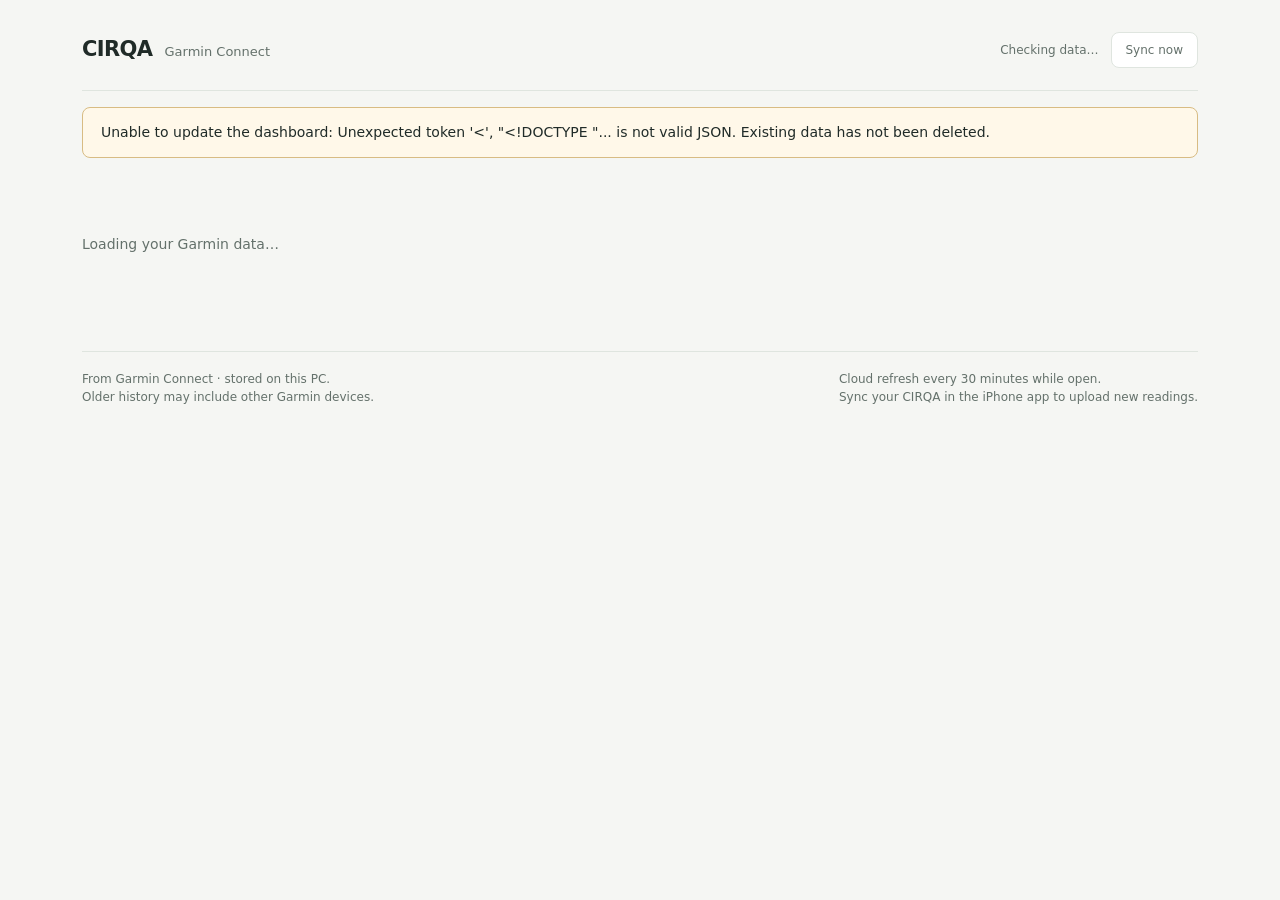
==== commit 0e9adc80: "Add private Vercel hosting and iPhone home-screen support" ====
--- a/dashboard/index.html
+++ b/dashboard/index.html
@@ -1,754 +1,928 @@
 <!doctype html>
 <html lang="en">
-<head>
-<meta charset="utf-8">
-<meta name="viewport" content="width=device-width,initial-scale=1">
-<title>CIRQA Lab</title>
-<style>
-  :root{
-    --page:#f7f7f5; --surface:#ffffff; --ink:#1d1d1f; --sub:#86868b;
-    --hair:rgba(0,0,0,.09); --hair2:rgba(0,0,0,.16);
-    --good:#2f9e5f; --warn:#d9962b; --bad:#d64545; --accent:#0071e3;
-    --deep:#3573b9; --rem:#6f9fd8; --light:#b8d49a; --awake:#d98a80;
-    --battery:#7fb069; --steps:#7d9bb5;
-    --radius:14px;
-  }
-  *{box-sizing:border-box}
-  html{background:var(--page)}
-  body{margin:0;color:var(--ink);background:var(--page);
-    font:14px/1.5 -apple-system,BlinkMacSystemFont,"SF Pro Display","Segoe UI Variable","Segoe UI",Roboto,"Helvetica Neue",sans-serif;
-    -webkit-font-smoothing:antialiased;animation:pagefade .18s ease-out}
-  @keyframes pagefade{from{opacity:0}to{opacity:1}}
-  a{color:var(--accent);text-decoration:none}
-  a:hover{text-decoration:underline}
-  button{font:inherit;cursor:pointer}
-  input,select{font:inherit}
-  :focus-visible{outline:2px solid var(--accent);outline-offset:2px;border-radius:6px}
-  .wrap{max-width:1080px;margin:0 auto;padding:28px 32px 64px}
-  section{margin-bottom:56px}
-
-  header{display:flex;justify-content:space-between;align-items:center;gap:16px;flex-wrap:wrap;
-    padding-bottom:18px;border-bottom:1px solid var(--hair);margin-bottom:40px}
-  .brand{font-size:17px;font-weight:600;letter-spacing:-.01em}
-  .brand small{color:var(--sub);font-weight:400;font-size:13px;margin-left:8px}
-  .statusline{display:flex;gap:8px;align-items:center;color:var(--sub);font-size:13px;flex-wrap:wrap}
-  .statusline .sep{color:rgba(0,0,0,.22)}
-  .pill{background:#fdeeca;color:#8a6116;border-radius:99px;padding:2px 10px;font-size:12px;font-weight:500}
-
-  .banner{display:none;background:#fdf5e3;color:#8a6116;border-radius:12px;
-    padding:12px 16px;font-size:13px;margin-bottom:40px}
-  .banner code{background:rgba(0,0,0,.05);border-radius:5px;padding:1px 6px;font-size:12px}
-
-  .seclabel{font-size:13px;font-weight:500;color:var(--sub);margin:0 0 14px}
-  section > .seclabel b, .seclabel b{color:var(--ink);font-weight:600}
-
-  /* Today: asymmetric hero composition */
-  .today{display:grid;grid-template-columns:1.12fr .88fr}
-  .hero-main{padding-right:44px}
-  .hero-side{border-left:1px solid var(--hair);padding-left:44px;display:flex;flex-direction:column}
-  .kicker{font-size:13px;font-weight:500;color:var(--sub);display:flex;align-items:center;gap:8px}
-  .kicker .directive{color:var(--ink);font-weight:600}
-  .statedot{width:8px;height:8px;border-radius:50%;background:var(--sc,var(--good));display:inline-block}
-  .hero-num{font-size:72px;font-weight:600;letter-spacing:-.035em;line-height:1;margin:14px 0 6px;
-    font-variant-numeric:tabular-nums}
-  .hero-num .unit{font-size:22px;font-weight:500;color:var(--sub);letter-spacing:0;margin-left:4px}
-  .hero-line{font-size:16px;font-weight:500;line-height:1.4;max-width:42ch}
-  .drv{margin-top:22px;border-top:1px solid var(--hair)}
-  .drv-row{display:grid;grid-template-columns:64px 1fr auto;gap:12px;align-items:baseline;
-    padding:11px 0;border-bottom:1px solid var(--hair)}
-  .drv-row:last-child{border-bottom:0}
-  .drv-row span{font-size:12px;color:var(--sub)}
-  .drv-row b{font-weight:600;font-variant-numeric:tabular-nums}
-  .drv-row i{font-style:normal;font-size:12px;color:var(--sub);font-variant-numeric:tabular-nums}
-  .drv-row i.bad{color:var(--warn)} .drv-row i.good{color:var(--good)}
-  .conf{margin-top:12px;font-size:12px;color:var(--sub)}
-
-  .hb{padding:20px 0}
-  .hb + .hb{border-top:1px solid var(--hair)}
-  .hb:first-child{padding-top:2px}
-  .block-num{font-size:42px;font-weight:600;letter-spacing:-.03em;line-height:1;margin:10px 0 6px;
-    font-variant-numeric:tabular-nums}
-  .block-num .unit{font-size:18px;font-weight:500;color:var(--sub);letter-spacing:0;margin-left:2px}
-  .hb-line{font-size:13px;color:var(--sub)}
-  .hb-stats{margin-top:12px;display:flex;gap:22px}
-  .hb-stats div span{display:block;font-size:11px;color:var(--sub)}
-  .hb-stats div b{font-size:14px;font-weight:600;font-variant-numeric:tabular-nums}
-
-  /* Also tracking strip */
-  .strip{display:grid;grid-template-columns:repeat(4,1fr)}
-  .tile{padding:2px 24px;border-left:1px solid var(--hair)}
-  .tile:first-child{border-left:0;padding-left:0}
-  .tile .k{font-size:12px;color:var(--sub)}
-  .tile .v{font-size:24px;font-weight:600;letter-spacing:-.02em;margin-top:4px;font-variant-numeric:tabular-nums}
-  .tile .v small{font-size:13px;font-weight:400;color:var(--sub)}
-  .tile .d{font-size:12px;color:var(--sub);margin-top:2px;font-variant-numeric:tabular-nums}
-  .tile .d.up{color:var(--good)} .tile .d.down{color:var(--warn)}
-
-  /* Insights: hairline list */
-  .inslist{border-top:1px solid var(--hair)}
-  .ins{border-bottom:1px solid var(--hair)}
-  .ins summary{display:grid;grid-template-columns:12px 1fr 14px;gap:12px;align-items:center;
-    padding:14px 4px;cursor:pointer;list-style:none;font-size:14px}
-  .ins summary::-webkit-details-marker{display:none}
-  .ins summary:hover .t{color:var(--accent)}
-  .ins .dot{width:7px;height:7px;border-radius:50%;background:var(--sub)}
-  .ins.action .dot{background:var(--bad)} .ins.watch .dot{background:var(--warn)} .ins.info .dot{background:var(--good)}
-  .ins .t{font-weight:500}
-  .ins .chev{color:var(--sub);transition:transform .18s ease-out;font-size:12px}
-  .ins[open] .chev{transform:rotate(90deg)}
-  .ins .ins-body{padding:0 4px 16px 34px;max-width:72ch}
-  .hb-stats div b{font-size:14px;font-weight:600;font-variant-numeric:tabular-nums;white-space:nowrap}
-  .ins .do{font-size:13px;margin:0;line-height:1.55}
-  .ins .do b{color:var(--good);font-weight:600}
-  .ins .conf{margin-top:8px;font-size:11px;color:var(--sub)}
-
-  /* Trends */
-  .trendbar{display:flex;justify-content:space-between;align-items:center;gap:14px;flex-wrap:wrap;margin-bottom:14px}
-  .seg{display:inline-flex;background:#e8e8ed;border-radius:9px;padding:2px;gap:2px}
-  .seg button{border:0;background:transparent;color:var(--ink);font-size:12px;font-weight:500;
-    padding:5px 12px;border-radius:7px;transition:background .15s ease-out, box-shadow .15s ease-out}
-  .seg button:hover{color:#000}
-  .seg button.on{background:#fff;box-shadow:0 1px 3px rgba(0,0,0,.12);font-weight:600}
-  .chart-note{font-size:12px;color:var(--sub);margin-left:10px}
-  .chartbox{position:relative;height:300px}
-  canvas{width:100%;height:100%;display:block}
-  .tooltip{position:absolute;pointer-events:none;display:none;background:#fff;border:1px solid var(--hair);
-    border-radius:10px;padding:8px 11px;font-size:12px;color:var(--ink);z-index:5;white-space:nowrap;
-    box-shadow:0 4px 16px rgba(0,0,0,.10)}
-  .tooltip b{font-weight:600}
-  .legend{display:none;gap:6px;padding-top:12px;flex-wrap:wrap}
-  .legend-chip{display:inline-flex;align-items:center;gap:6px;background:transparent;
-    border:1px solid var(--hair2);border-radius:99px;color:var(--sub);font-size:12px;
-    padding:3px 11px;transition:opacity .15s ease-out}
-  .legend-chip:hover{background:rgba(0,0,0,.04)}
-  .legend-chip i{width:8px;height:8px;border-radius:2px;display:inline-block}
-  .legend-chip.off{opacity:.35;text-decoration:line-through}
-
-  /* Activities */
-  .act{padding:16px 4px;border-bottom:1px solid var(--hair)}
-  .act:first-child{padding-top:4px}
-  .act .row1{display:flex;justify-content:space-between;gap:10px;flex-wrap:wrap;align-items:baseline}
-  .act .nm{font-weight:600;font-size:14px}
-  .act .meta{color:var(--sub);font-size:12px;display:flex;gap:14px;flex-wrap:wrap;margin-top:4px;font-variant-numeric:tabular-nums}
-  .act .fade{font-size:12px;border-radius:99px;padding:1px 8px;font-variant-numeric:tabular-nums}
-  .fade.lo{color:var(--good);background:rgba(47,158,95,.10)}
-  .fade.mid{color:var(--warn);background:rgba(217,150,43,.12)}
-  .fade.hi{color:var(--bad);background:rgba(214,69,69,.10)}
-  .splits{display:flex;gap:4px;align-items:flex-end;height:34px;margin-top:10px}
-  .splits i{flex:1;border-radius:3px 3px 0 0;background:var(--good);opacity:.75;min-width:14px}
-  .splits i.slow{background:var(--warn)} .splits i.slowest{background:var(--bad)}
-  .splits-lab{display:flex;justify-content:space-between;font-size:11px;color:var(--sub);margin-top:4px;
-    font-variant-numeric:tabular-nums}
-
-  /* Training log */
-  .logcard{background:var(--surface);border:1px solid var(--hair);border-radius:var(--radius);
-    box-shadow:0 1px 3px rgba(0,0,0,.04)}
-  .logform{display:grid;grid-template-columns:repeat(auto-fit,minmax(110px,1fr));gap:10px;
-    padding:16px;border-bottom:1px solid var(--hair)}
-  .logform label{display:block;font-size:11px;color:var(--sub);margin-bottom:4px}
-  .logform input,.logform select{width:100%;background:#fff;border:1px solid var(--hair2);border-radius:8px;
-    color:var(--ink);padding:8px 10px;font-size:13px;outline:0;transition:border-color .15s ease-out}
-  .logform input:focus,.logform select:focus{border-color:var(--accent)}
-  .logform .wide{grid-column:span 2}
-  .logform button{background:var(--accent);border:0;border-radius:8px;color:#fff;font-weight:500;
-    font-size:13px;padding:8px 16px;align-self:end;transition:background .15s ease-out}
-  .logform button:hover{background:#0077ed}
-  .formmsg{font-size:12px;align-self:end;padding-bottom:8px}
-  .formmsg.ok{color:var(--good)} .formmsg.err{color:var(--bad)}
-  .scroll{max-height:340px;overflow:auto;border-radius:0 0 var(--radius) var(--radius)}
-  table{width:100%;border-collapse:collapse;font-size:13px}
-  th{font-size:11px;font-weight:500;color:var(--sub);text-align:left;padding:10px 14px;
-    border-bottom:1px solid var(--hair);position:sticky;top:0;background:var(--surface)}
-  td{padding:10px 14px;border-bottom:1px solid rgba(0,0,0,.05);color:var(--ink);
-    font-variant-numeric:tabular-nums}
-  td:first-child{font-weight:500}
-
-  .empty{padding:28px 4px;color:var(--sub);font-size:13px}
-  .empty code{background:rgba(0,0,0,.05);border-radius:5px;padding:1px 6px;font-size:12px}
-  footer{border-top:1px solid var(--hair);margin-top:56px;padding-top:16px;display:flex;
-    justify-content:space-between;gap:14px;flex-wrap:wrap;font-size:12px;color:var(--sub)}
-  .cov{display:flex;gap:12px;flex-wrap:wrap}
-
-  @media(max-width:900px){
-    .today{grid-template-columns:1fr}
-    .hero-main{padding-right:0;padding-bottom:28px;border-bottom:1px solid var(--hair);margin-bottom:8px}
-    .hero-side{border-left:0;padding-left:0}
-    .strip{grid-template-columns:repeat(2,1fr);gap:20px 0}
-    .tile:nth-child(3){border-left:0;padding-left:0}
-  }
-  @media(max-width:640px){
-    .wrap{padding:20px 18px 48px}
-    .hero-num{font-size:56px}
-    .chartbox{height:240px}
-    .tile{padding-right:8px}
-  }
-</style>
-</head>
-<body>
-<div class="wrap">
-  <header>
-    <div class="brand">CIRQA Lab<small>Private, on this device</small></div>
-    <div class="statusline" id="status"></div>
-  </header>
-
-  <div class="banner" id="demoBanner">
-    You are looking at synthetic demo data. A real sync replaces it automatically:
-    <code>.venv\Scripts\python sync.py</code> &nbsp;Clear it now:
-    <code>.venv\Scripts\python sync.py --clear-demo</code>
-  </div>
-
-  <section>
-    <p class="seclabel"><b>Today</b></p>
-    <div class="today" id="heroes"></div>
-  </section>
-
-  <section>
-    <p class="seclabel"><b>Also tracking</b></p>
-    <div class="strip" id="signals"></div>
-  </section>
-
-  <section>
-    <p class="seclabel"><b>Insights</b> · click a row for the detail and the confirming test</p>
-    <div class="inslist" id="insights"></div>
-  </section>
-
-  <section>
-    <div class="trendbar">
-      <p class="seclabel" style="margin:0"><b>Trends</b><span class="chart-note" id="chartNote"></span></p>
-      <div style="display:flex;gap:8px;flex-wrap:wrap">
-        <div class="seg" id="metricSeg"></div>
-        <div class="seg" id="rangeSeg"></div>
+  <head>
+    <meta charset="utf-8" />
+    <meta name="viewport" content="width=device-width,initial-scale=1,viewport-fit=cover" />
+    <title>CIRQA · Garmin dashboard</title>
+    <meta name="theme-color" content="#204e40" />
+    <meta name="apple-mobile-web-app-capable" content="yes" />
+    <meta name="apple-mobile-web-app-title" content="CIRQA" />
+    <link rel="manifest" href="/manifest.webmanifest" />
+    <link rel="apple-touch-icon" href="/apple-touch-icon.png" />
+    <script src="/pwa.js" defer></script>
+    <style>
+      :root {
+        --bg: #f5f6f3;
+        --paper: #fff;
+        --ink: #202b28;
+        --muted: #64716b;
+        --line: #dfe5df;
+        --green: #34705d;
+        --blue: #527ca4;
+        --amber: #a97825;
+        --violet: #857ba8;
+      }
+      * {
+        box-sizing: border-box;
+      }
+      body {
+        margin: 0;
+        background: var(--bg);
+        color: var(--ink);
+        font:
+          14px/1.5 "Segoe UI",
+          system-ui,
+          sans-serif;
+      }
+      button,
+      select {
+        font: inherit;
+        color: inherit;
+      }
+      button {
+        cursor: pointer;
+      }
+      button:focus-visible,
+      summary:focus-visible,
+      select:focus-visible {
+        outline: 3px solid #527ca4;
+        outline-offset: 3px;
+      }
+      button {
+        border: 1px solid var(--line);
+        border-radius: 8px;
+        background: white;
+        padding: 8px 14px;
+      }
+      button:hover {
+        background: #edf2ed;
+      }
+      button:disabled {
+        opacity: 0.6;
+        cursor: wait;
+      }
+      main {
+        max-width: 1180px;
+        margin: auto;
+        padding: 32px 32px 48px;
+      }
+      header {
+        display: flex;
+        justify-content: space-between;
+        align-items: center;
+        gap: 20px;
+        border-bottom: 1px solid var(--line);
+        padding-bottom: 22px;
+      }
+      .brand {
+        font-weight: 650;
+        font-size: 21px;
+        letter-spacing: -0.6px;
+      }
+      .brand span {
+        font-size: 13px;
+        font-weight: 400;
+        color: var(--muted);
+        letter-spacing: 0;
+        margin-left: 12px;
+      }
+      .sync {
+        text-align: right;
+        font-size: 12px;
+        color: var(--muted);
+      }
+      .sync button {
+        margin-left: 12px;
+      }
+      h1 {
+        font-size: 30px;
+        font-weight: 550;
+        letter-spacing: -0.8px;
+        margin: 30px 0 3px;
+      }
+      h2 {
+        font-size: 19px;
+        font-weight: 600;
+        letter-spacing: -0.3px;
+        margin: 0;
+      }
+      h3 {
+        font-size: 14px;
+        font-weight: 550;
+        margin: 0;
+      }
+      .sub,
+      .note {
+        color: var(--muted);
+        font-size: 12px;
+      }
+      .sub {
+        margin: 0 0 24px;
+      }
+      .hero {
+        display: grid;
+        grid-template-columns: 1.05fr 1fr 1fr;
+        gap: 18px;
+      }
+      .card {
+        background: var(--paper);
+        border: 1px solid var(--line);
+        border-radius: 14px;
+        padding: 24px;
+        min-width: 0;
+      }
+      .primary {
+        border-top: 3px solid var(--green);
+        padding-top: 22px;
+      }
+      .eyebrow {
+        font-size: 13px;
+        color: var(--muted);
+      }
+      .number {
+        font-size: 52px;
+        line-height: 1.2;
+        letter-spacing: -2px;
+        font-weight: 550;
+        font-variant-numeric: tabular-nums;
+        margin: 12px 0 4px;
+      }
+      .number small {
+        font-size: 17px;
+        font-weight: 400;
+        letter-spacing: 0;
+        color: var(--muted);
+        margin-left: 5px;
+      }
+      .state {
+        color: var(--green);
+        font-weight: 600;
+      }
+      .rail {
+        height: 7px;
+        border-radius: 4px;
+        background: #edf1ed;
+        overflow: hidden;
+        margin: 20px 0 10px;
+      }
+      .rail i {
+        display: block;
+        height: 100%;
+        background: var(--green);
+        border-radius: 4px;
+      }
+      .pair {
+        display: flex;
+        justify-content: space-between;
+        gap: 10px;
+        font-size: 12px;
+        color: var(--muted);
+      }
+      .pair b {
+        color: var(--ink);
+        font-weight: 550;
+      }
+      .stagebar {
+        display: flex;
+        height: 18px;
+        overflow: hidden;
+        border-radius: 4px;
+        margin: 20px 0 12px;
+      }
+      .stages {
+        display: grid;
+        grid-template-columns: 1fr 1fr;
+        gap: 6px 14px;
+        font-size: 12px;
+      }
+      .stages span {
+        display: inline-block;
+        width: 7px;
+        height: 7px;
+        margin-right: 6px;
+        border-radius: 2px;
+      }
+      .metrics {
+        display: grid;
+        grid-template-columns: repeat(3, 1fr);
+        gap: 18px;
+        margin-top: 18px;
+      }
+      .metrics .card {
+        padding: 20px;
+      }
+      .metrics .number {
+        font-size: 32px;
+        letter-spacing: -1px;
+      }
+      .native {
+        display: flex;
+        flex-wrap: wrap;
+        gap: 12px 32px;
+        padding: 20px 0;
+        border-bottom: 1px solid var(--line);
+      }
+      .native b {
+        display: block;
+        font-size: 18px;
+        font-weight: 550;
+      }
+      .section {
+        margin-top: 36px;
+      }
+      .sectionhead {
+        display: flex;
+        justify-content: space-between;
+        align-items: center;
+        gap: 12px;
+        margin-bottom: 18px;
+      }
+      .segments {
+        display: flex;
+        gap: 3px;
+        background: #e8ede7;
+        padding: 3px;
+        border-radius: 8px;
+      }
+      .segments button {
+        border: 0;
+        background: none;
+        font-size: 12px;
+        padding: 5px 12px;
+      }
+      .segments button[aria-pressed="true"] {
+        background: #fff;
+        box-shadow: 0 1px 2px #0001;
+      }
+      .charts {
+        display: grid;
+        grid-template-columns: 1fr 1fr;
+        gap: 18px;
+      }
+      .chart {
+        padding: 20px 22px 14px;
+      }
+      .charthead {
+        display: flex;
+        align-items: baseline;
+        justify-content: space-between;
+        gap: 10px;
+      }
+      .charthead strong {
+        font-size: 20px;
+        font-weight: 550;
+        font-variant-numeric: tabular-nums;
+      }
+      .chart svg {
+        width: 100%;
+        height: auto;
+        display: block;
+        overflow: visible;
+      }
+      .chart text {
+        font-family: "Segoe UI", sans-serif;
+        font-size: 11px;
+        fill: var(--muted);
+      }
+      .chart text.label {
+        fill: var(--ink);
+        font-size: 12px;
+        font-weight: 550;
+      }
+      .chart .note {
+        min-height: 18px;
+      }
+      .chart details {
+        font-size: 12px;
+        color: var(--muted);
+        margin-top: 6px;
+      }
+      .chart table {
+        width: 100%;
+        border-collapse: collapse;
+      }
+      .chart td {
+        padding: 3px;
+        border-bottom: 1px solid var(--line);
+      }
+      summary {
+        cursor: pointer;
+      }
+      .activity {
+        display: grid;
+        grid-template-columns: 130px 1fr 90px 90px;
+        gap: 16px;
+        padding: 14px 0;
+        border-bottom: 1px solid var(--line);
+        align-items: center;
+      }
+      .activity .value {
+        text-align: right;
+        font-variant-numeric: tabular-nums;
+      }
+      .activity small {
+        color: var(--muted);
+      }
+      a.activity {
+        color: inherit;
+        text-decoration: none;
+      }
+      a.activity:hover {
+        background: #edf2ed;
+      }
+      a.activity:focus-visible {
+        outline: 3px solid var(--blue);
+        outline-offset: 3px;
+      }
+      .activity:first-child {
+        padding-top: 0;
+      }
+      .error {
+        padding: 14px 18px;
+        margin: 16px 0;
+        border: 1px solid #d8bc83;
+        background: #fff8e9;
+        border-radius: 8px;
+      }
+      .empty {
+        color: var(--muted);
+        padding: 22px 0;
+      }
+      .unavailable {
+        font-size: 12px;
+        color: var(--muted);
+        margin-top: 20px;
+      }
+      footer {
+        border-top: 1px solid var(--line);
+        margin-top: 36px;
+        padding-top: 18px;
+        color: var(--muted);
+        font-size: 12px;
+        display: flex;
+        justify-content: space-between;
+        gap: 20px;
+      }
+      .loading {
+        padding: 60px 0;
+        color: var(--muted);
+      }
+      [hidden] {
+        display: none !important;
+      }
+      @media (max-width: 850px) {
+        .hero {
+          grid-template-columns: 1fr 1fr;
+        }
+        .hero .primary {
+          grid-column: 1/-1;
+        }
+        .metrics {
+          grid-template-columns: 1fr 1fr;
+        }
+        .charts {
+          grid-template-columns: 1fr;
+        }
+      }
+      @media (max-width: 540px) {
+        main {
+          padding: 20px 16px;
+        }
+        .brand span {
+          display: block;
+          margin: 0;
+        }
+        .sync {
+          max-width: 190px;
+        }
+        .sync button {
+          margin: 6px 0 0;
+        }
+        .hero {
+          grid-template-columns: 1fr;
+        }
+        .card {
+          padding: 20px;
+        }
+        .sectionhead {
+          align-items: flex-start;
+        }
+        .activity {
+          grid-template-columns: 1fr 70px;
+          gap: 2px 10px;
+        }
+        .activity .when {
+          grid-column: 1/-1;
+        }
+        .activity .hr {
+          display: none;
+        }
+        .number {
+          font-size: 44px;
+        }
+        footer {
+          display: block;
+        }
+        .chart {
+          padding: 18px 16px;
+        }
+      }
+      .hero .card { display: flex; flex-direction: column; }
+      .hero .primary {
+        background: #204e40;
+        border-color: #204e40;
+        --ink: #fff;
+        --muted: #d1e3da;
+        color: var(--ink);
+      }
+      .primary .state { color: #d1e3da; }
+      .primary .rail { background: #416c5d; }
+      .primary .rail i { background: #c4e2cb !important; }
+      .hero .card:nth-child(2) { background: #f0f5eb; }
+      .hero .card:nth-child(3) { background: #eff3f8; }
+      .hero .eyebrow { text-transform: uppercase; letter-spacing: 1px; font-size: 11px; font-weight: 650; }
+      .hero .number { font-size: 64px; font-weight: 650; }
+      .hero .stagebar { height: 28px; gap: 2px; }
+      .hero .mini { margin-top: auto; padding-top: 22px; }
+      .metric-card { display: flex; flex-direction: column; border-top: 3px solid var(--series); }
+      .metric-card .mini { margin-top: auto; padding-top: 16px; }
+      .metric-title { display: flex; align-items: center; gap: 9px; }
+      .metric-icon { width: 30px; height: 30px; padding: 5px; border-radius: 8px; background: #f1f4f2; color: var(--series); flex-shrink: 0; }
+      .metric-icon svg { display: block; width: 100%; height: 100%; }
+      .metric-card .number { margin-top: 14px; font-size: 38px; }
+      .mini { margin-top: 16px; color: var(--series, var(--green)); }
+      .primary .mini { color: #c4e2cb; }
+      .mini svg { display: block; width: 100%; height: 62px; }
+      .mini-caption { display: flex; justify-content: space-between; gap: 8px; color: var(--muted); font-size: 10px; margin-top: 4px; }
+      .mini .empty { font-size: 11px; padding: 12px 0; }
+      .score-axis { display: flex; justify-content: space-between; font-size: 10px; color: var(--muted); margin: -5px 0 10px; }
+      .goal { margin-top: 12px; }
+      .goal .rail { margin: 6px 0; height: 5px; }
+      .goal-label { font-size: 11px; color: var(--muted); }
+      .native { margin-top: 22px; padding: 20px; background: #eaf0ea; border: 1px solid var(--line); border-radius: 14px; }
+      .sectionhead h2 { font-size: 23px; }
+      .chart { border-top: 3px solid var(--series, var(--line)); }
+      .charthead strong { font-size: 27px; letter-spacing: -0.7px; }
+      #activities { display: grid; grid-template-columns: 1fr 1fr; gap: 12px; }
+      .activity, .activity:first-child { grid-template-columns: 1fr auto; padding: 18px; border: 1px solid var(--line); border-radius: 12px; background: var(--paper); gap: 8px 14px; }
+      .activity .when { grid-column: 1/-1; display: flex; justify-content: space-between; }
+      .activity > div:nth-child(2) { font-size: 16px; font-weight: 600; }
+      .activity .value { font-size: 18px; }
+      .activity .hr { grid-column: 1/-1; text-align: left; font-size: 12px; color: var(--muted); display: block; }
+      @media (max-width: 540px) {
+        .sync { display: flex; flex-direction: column; align-items: flex-end; gap: 6px; }
+        .hero .number { font-size: 54px; }
+        .metrics { gap: 10px; }
+        .metrics .card { padding: 14px 12px; }
+        .metric-title { align-items: flex-start; gap: 6px; }
+        .metric-title h3 { font-size: 12px; }
+        .metric-icon { width: 24px; height: 24px; padding: 4px; }
+        .metric-card .number { font-size: 30px; }
+        .metric-card .number small { font-size: 12px; }
+        .mini-caption { flex-wrap: wrap; gap: 0 6px; }
+        .sectionhead { flex-wrap: wrap; }
+        #activities { grid-template-columns: 1fr; }
+        .native { gap: 16px; padding: 16px; }
+        .native > div { flex: 1 1 120px; }
+      }
+    </style>
+  </head>
+  <body>
+    <main>
+      <header>
+        <div class="brand">CIRQA<span>Garmin Connect</span></div>
+        <div class="sync">
+          <span id="syncStatus">Checking data…</span
+          ><button id="refresh" type="button">Sync now</button>
+        </div>
+      </header>
+      <div id="error" class="error" role="alert" hidden></div>
+      <div id="content" aria-live="polite">
+        <div class="loading">Loading your Garmin data…</div>
       </div>
-    </div>
-    <div class="chartbox"><canvas id="chart"></canvas><div class="tooltip" id="tip"></div></div>
-    <div class="legend" id="legend"></div>
-  </section>
-
-  <section>
-    <p class="seclabel"><b>Activities</b> · per-run split analysis</p>
-    <div id="acts"></div>
-  </section>
-
-  <section>
-    <div class="logcard">
-      <div class="trendbar" style="padding:16px 16px 0;margin-bottom:0">
-        <p class="seclabel" style="margin:0"><b>Training log</b> · the layer CIRQA cannot see</p>
-        <a href="/api/log.csv" style="font-size:12px">Export CSV</a>
-      </div>
-      <form class="logform" id="logForm">
-        <div><label>Date</label><input type="date" name="date" required></div>
-        <div><label>Session</label>
-          <select name="session"><option value="strength">strength</option><option value="run">run</option>
-          <option value="hiit">hiit / hyrox</option><option value="easy">easy aerobic</option><option value="other">other</option></select></div>
-        <div class="wide"><label>Exercise or session</label><input name="exercise" placeholder="Front squat 4x6"></div>
-        <div><label>Sets</label><input name="sets" type="number" min="0" max="50"></div>
-        <div><label>Reps</label><input name="reps" type="number" min="0" max="500"></div>
-        <div><label>Load kg</label><input name="load_kg" type="number" step="0.5" min="0"></div>
-        <div><label>RPE 0-10</label><input name="rpe" type="number" step="0.5" min="0" max="10"></div>
-        <div><label>Soreness 0-10</label><input name="soreness" type="number" min="0" max="10"></div>
-        <div class="wide"><label>Notes</label><input name="notes" placeholder="how it felt"></div>
-        <button type="submit">Add entry</button>
-        <div class="formmsg" id="formMsg"></div>
-      </form>
-      <div class="scroll"><table id="logTable"><thead>
-        <tr><th>Date</th><th>Session</th><th>Exercise</th><th>Sets x Reps</th><th>Load</th><th>RPE</th><th>Soreness</th><th>Notes</th></tr>
-      </thead><tbody></tbody></table></div>
-    </div>
-  </section>
-
-  <footer>
-    <div class="cov" id="cov"></div>
-    <div>Sync: <code style="background:rgba(0,0,0,.05);border-radius:5px;padding:1px 6px">.venv\Scripts\python sync.py</code> · insights recompute on every load</div>
-  </footer>
-</div>
-
-<script>
-"use strict";
-const $ = (id) => document.getElementById(id);
-const fmtPace = (spk) => { if (!spk) return "?"; const m = Math.floor(spk/60), s = Math.round(spk%60); return `${m}:${String(s).padStart(2,"0")}`; };
-const fmtDur = (s) => { if (!s) return "?"; const h = Math.floor(s/3600), m = Math.round((s%3600)/60); return h ? `${h}:${String(m).padStart(2,"0")} h` : `${m} min`; };
-const fmtDist = (m) => !m ? "—" : (m >= 950 ? (m/1000).toFixed(2) + " km" : Math.round(m) + " m");
-const fmtDate = (iso) => iso ? iso.slice(0,10) : "—";
-const mean = (a) => a.length ? a.reduce((x,y)=>x+y,0)/a.length : null;
-
-const METRICS = [
-  {key:"hrv_last_night", label:"HRV", unit:"ms", color:"#2f9e5f", type:"line",
-   bandLow:"hrv_baseline_low", bandHigh:"hrv_baseline_high", note:"with your balanced band"},
-  {key:"resting_hr", label:"RHR", unit:"bpm", color:"#d68948", type:"line", note:"trend reading"},
-  {key:"spo2_avg", label:"SpO2", unit:"%", color:"#4a8fd0", type:"line", note:"narrow band"},
-  {key:"stress_avg", label:"Stress", unit:"", color:"#d66a5e", type:"area", note:"daily load carried"},
-  {key:"sleep_hours", label:"Sleep", type:"stacked", unit:"h",
-   series:[
-     {key:"sleep_deep_s",  label:"Deep",  color:"#3573b9"},
-     {key:"sleep_rem_s",   label:"REM",   color:"#6f9fd8"},
-     {key:"sleep_light_s", label:"Light", color:"#b8d49a"},
-     {key:"sleep_awake_s", label:"Awake", color:"#d98a80"}],
-   target:8, note:"nightly composition, 8 h target"},
-  {key:"body_battery_high", label:"Body Battery", type:"range", lowKey:"body_battery_low",
-   color:"#7fb069", domain:[0,100], note:"nightly low to daily high"},
-  {key:"steps", label:"Steps", type:"column", color:"#7d9bb5", note:"daily volume"},
-  {key:"training_readiness", label:"Readiness", type:"column", banded:true,
-   note:"banded score"},
-];
-const RANGES = [{label:"7D", n:7},{label:"28D", n:28},{label:"90D", n:90}];
-let days90 = [], metric = METRICS[0], rangeN = 28, hoverIdx = null;
-const stageOff = new Set();
-
-async function jget(url){ const r = await fetch(url); return r.json(); }
-
-function statusChips(ov){
-  const el = $("status"); el.innerHTML = "";
-  const seg = (t) => { const s = document.createElement("span"); s.textContent = t; el.appendChild(s); };
-  const sep = () => { const s = document.createElement("span"); s.className = "sep"; s.textContent = "·"; el.appendChild(s); };
-  if (ov.demo){ const p = document.createElement("span"); p.className = "pill"; p.textContent = "Demo data"; el.appendChild(p); sep(); }
-  seg(`${ov.days} days`); sep();
-  if (ov.first_day) seg(`${fmtDate(ov.first_day)} to ${fmtDate(ov.last_day)}`); sep();
-  seg(`synced ${ov.last_sync ? ov.last_sync.finished_at.slice(11,16) : "never"}`);
-}
-
-function renderHeroes(g, load, ov, days){
-  const el = $("heroes");
-  const latest = ov.latest;
-  if (!latest){
-    el.innerHTML = `<div class="empty">No data yet. Run <code>.venv\\Scripts\\python sync.py</code> to pull your Garmin data, or <code>sync.py --demo</code> to preview the interface.</div>`;
-    return;
-  }
-  const st = g.state || "mid";
-  const stColor = st === "good" ? "var(--good)" : st === "mid" ? "var(--warn)" : "var(--bad)";
-
-  const drv = (g.drivers || []).map(d =>
-    `<div class="drv-row"><span>${d.label}</span><b>${d.value}</b><i class="${d.state}">${d.detail}</i></div>`).join("");
-
-  const recovery = `
-    <article class="hero-main">
-      <div class="kicker"><span class="statedot" style="--sc:${stColor}"></span>Recovery
-        <b class="directive" style="color:${stColor}">${g.directive}</b></div>
-      <div class="hero-num" style="color:${stColor}">${g.score}<span class="unit">/ 100</span></div>
-      <div class="hero-line">${g.headline}</div>
-      <div class="drv">${drv || `<div class="drv-row"><span>Baseline</span><b>collecting</b><i>about 7 days of data unlocks this</i></div>`}</div>
-      <div class="conf">Confidence ${g.confidence}. Recomputed locally on every load.</div>
-    </article>`;
-
-  const sh = latest.sleep_hours, ss = latest.sleep_score;
-  const deepMin = latest.sleep_deep_s != null ? Math.round(latest.sleep_deep_s / 60) : null;
-  const remMin = latest.sleep_rem_s != null ? Math.round(latest.sleep_rem_s / 60) : null;
-  const sleepState = sh == null ? "mid" : sh >= 7 ? "good" : sh >= 6 ? "mid" : "rest";
-  const sleepCol = sleepState === "good" ? "var(--good)" : sleepState === "mid" ? "var(--warn)" : "var(--bad)";
-  const sleep = `
-    <article class="hb">
-      <div class="kicker">Last night's sleep <b class="directive" style="color:${sh != null ? sleepCol : "var(--sub)"}">${sh == null ? "no data" : sh >= 7 ? "on target" : "short"}</b></div>
-      <div class="block-num">${sh != null ? sh.toFixed(1) : "—"}<span class="unit">h</span></div>
-      <div class="hb-line">${sh != null ? `${sh >= 8 ? "target met" : Math.round((8 - sh) * 60) + " min short of the 8 h target"}` : "sync to populate"}${ss != null ? ` · score ${ss}` : ""}</div>
-      <div class="hb-stats">
-        <div><span>Deep</span><b>${deepMin != null ? deepMin + " min" : "—"}</b></div>
-        <div><span>REM</span><b>${remMin != null ? remMin + " min" : "—"}</b></div>
-      </div>
-    </article>`;
-
-  const ratio = load && load.ratio;
-  const loadState = ratio == null ? "mid" : ratio > 1.3 ? "rest" : ratio < 0.7 ? "mid" : "good";
-  const loadCol = loadState === "good" ? "var(--good)" : loadState === "mid" ? "var(--warn)" : "var(--bad)";
-  const loadTxt = ratio == null ? "collecting" : ratio > 1.3 ? "spiking" : ratio < 0.7 ? "tapering" : "balanced";
-  const loadCard = `
-    <article class="hb">
-      <div class="kicker">Training load <b class="directive" style="color:${loadCol}">${loadTxt}</b></div>
-      <div class="block-num">${ratio != null ? ratio.toFixed(2) + "<span class='unit'>×</span>" : "—"}</div>
-      <div class="hb-line">${ratio != null ? "this week vs your 3-week norm" : "needs about 3 weeks of history"}</div>
-      <div class="hb-stats">
-        <div><span>Sessions</span><b>${load ? load.sessions_7d : "—"}<span style="color:var(--sub);font-weight:400"> / 7 d</span></b></div>
-        <div><span>This week</span><b>${load ? load.acute : "—"}</b></div>
-        <div><span>Norm</span><b>${load && load.chronic_weekly ? load.chronic_weekly : "—"}</b></div>
-      </div>
-    </article>`;
-
-  el.innerHTML = `<div class="hero-main-wrap" style="display:contents"></div>` + recovery +
-    `<div class="hero-side">${sleep}${loadCard}</div>`;
-}
-
-function renderInsights(list){
-  const el = $("insights");
-  if (!list.length){
-    el.innerHTML = `<div class="empty">Insights unlock with about a week of syncs and a few activities.
-      Keep the daily sync running and log gym sessions below.</div>`;
-    return;
-  }
-  el.innerHTML = list.map(i => `
-    <details class="ins ${i.severity}">
-      <summary><span class="dot"></span><span class="t">${i.title}</span><span class="chev">›</span></summary>
-      <div class="ins-body">
-        <p class="finding">${i.finding}</p>
-        <p class="do"><b>Next:</b> ${i.action}</p>
-        <div class="conf">Confidence: ${i.confidence}</div>
-      </div>
-    </details>`).join("");
-}
-
-function renderSignals(ov, days){
-  const el = $("signals");
-  const latest = ov.latest;
-  if (!latest){ el.innerHTML = `<div class="empty">No days stored yet.</div>`; return; }
-  const prev = days.slice(0, -1).slice(-7);
-  const tile = (k, label, fmt, unit, lowerBetter) => {
-    const v = latest[k];
-    const p = prev.map(d => d[k]).filter(x => x !== null && x !== undefined);
-    let delta = "", cls = "";
-    if (v != null && p.length >= 3){
-      const pm = mean(p);
-      const diff = v - pm;
-      if (Math.abs(diff) > (unit === "bpm" ? 1 : unit === "%" ? 0.5 : 400)){
-        const good = lowerBetter ? diff < 0 : diff > 0;
-        cls = good ? "up" : "down";
-        delta = `${diff > 0 ? "+" : ""}${Math.abs(diff) >= 100 ? (diff/1000).toFixed(1)+"k" : diff.toFixed(1)}${unit} vs 7 d`;
-      } else delta = `near 7 d avg`;
-    }
-    return `<div class="tile"><div class="k">${label}</div>
-      <div class="v">${v != null ? fmt(v) : "—"} ${unit && v != null ? `<small>${unit}</small>` : ""}</div>
-      <div class="d ${cls}">${delta}</div></div>`;
-  };
-  el.innerHTML =
-    tile("stress_avg", "Stress", (v)=>Math.round(v), "", true) +
-    tile("spo2_avg", "SpO2", (v)=>v.toFixed(1), "%", true) +
-    tile("steps", "Steps", (v)=>v >= 10000 ? (v/1000).toFixed(1)+"k" : Math.round(v), "", false) +
-    tile("training_readiness", "Readiness", (v)=>Math.round(v), "", false);
-}
-
-function renderActs(acts){
-  const el = $("acts");
-  if (!acts.length){ el.innerHTML = `<div class="empty">No activities yet. They appear after your first sync; runs get per-kilometre split analysis.</div>`; return; }
-  el.innerHTML = acts.map(a => {
-    const pace = a.distance_m && a.duration_s ? fmtPace(a.duration_s / a.distance_m * 1000) : null;
-    let fadeHtml = "", splitsHtml = "";
-    if (a.splits && a.splits.length >= 3){
-      const ps = a.splits.map(s => s.pace_s_per_km).filter(Boolean);
-      const fade = ps.length >= 2 ? (ps[ps.length-1] - ps[0]) / ps[0] * 100 : null;
-      if (fade !== null){
-        const cls = fade > 6 ? "hi" : fade > 3 ? "mid" : "lo";
-        fadeHtml = `<span class="fade ${cls}">fade +${fade.toFixed(1)}%</span>`;
-      }
-      const maxP = Math.max(...ps), minP = Math.min(...ps);
-      splitsHtml = `<div class="splits">` + a.splits.map(s => {
-        const rel = maxP === minP ? 0.7 : 0.25 + 0.75 * (s.pace_s_per_km - minP) / (maxP - minP);
-        const c = rel > 0.85 ? "slowest" : rel > 0.6 ? "slow" : "";
-        const h = Math.round(14 + (1 - rel) * 18);
-        return `<i class="${c}" style="height:${h}px" title="${fmtPace(s.pace_s_per_km)} /km at ${s.avg_hr || "?"} bpm"></i>`;
-      }).join("") + `</div>
-      <div class="splits-lab"><span>km 1 · ${fmtPace(ps[0])}</span><span>HR ${a.splits[0].avg_hr || "?"} to ${a.splits[a.splits.length-1].avg_hr || "?"} bpm</span><span>km ${ps.length} · ${fmtPace(ps[ps.length-1])}</span></div>`;
-    }
-    return `<div class="act">
-      <div class="row1">
-        <span class="nm">${a.name || a.type || "Activity"}</span>
-        <span style="display:flex;gap:10px;align-items:center">${fadeHtml}<span style="font-size:12px;color:var(--sub)">${fmtDate(a.start_iso || a.start_local)}</span></span>
-      </div>
-      <div class="meta">
-        <span>${a.type || ""}</span>
-        ${a.duration_s ? `<span>${fmtDur(a.duration_s)}</span>` : ""}
-        ${a.distance_m ? `<span>${fmtDist(a.distance_m)}</span>` : ""}
-        ${pace ? `<span>${pace} /km</span>` : ""}
-        ${a.avg_hr ? `<span>avg HR ${a.avg_hr}</span>` : ""}
-        ${a.elevation_m ? `<span>${Math.round(a.elevation_m)} m up</span>` : ""}
-      </div>
-      ${splitsHtml}
-    </div>`;
-  }).join("");
-}
-
-function renderLog(entries){
-  const tb = $("logTable").querySelector("tbody");
-  if (!entries.length){ tb.innerHTML = `<tr><td colspan="8" style="text-align:center;padding:20px;color:var(--sub)">No entries yet. Log strength work here so recovery-coupling insights can use it.</td></tr>`; return; }
-  tb.innerHTML = entries.map(e => `<tr>
-    <td>${e.date}</td><td>${e.session || ""}</td><td>${e.exercise || ""}</td>
-    <td>${e.sets || "?"} × ${e.reps || "?"}</td><td>${e.load_kg != null ? e.load_kg + " kg" : "—"}</td>
-    <td>${e.rpe != null ? e.rpe : "—"}</td><td>${e.soreness != null ? e.soreness : "—"}</td>
-    <td style="color:var(--sub)">${e.notes || ""}</td></tr>`).join("");
-}
-
-function renderCoverage(cov){
-  const items = [["HRV","hrv"],["RHR","resting_hr"],["Sleep","sleep"],["Stress","stress"],["Body Battery","body_battery"],["SpO2","spo2"],["Readiness","readiness"]];
-  $("cov").innerHTML = items.map(([l,k]) => `<span>${l} <b>${cov[k] ?? 0}</b>/90 d</span>`).join("");
-}
-
-function chartRows(){
-  const rows = days90.slice(-rangeN);
-  if (metric.type === "stacked"){
-    return rows.map(d => ({date: d.date, total: d.sleep_hours,
-      parts: metric.series.map(s => ({key: s.key, label: s.label, color: s.color,
-        v: d[s.key] != null ? d[s.key] / 3600 : null}))}))
-      .filter(x => x.parts.some(p => p.v !== null && p.v !== undefined));
-  }
-  if (metric.type === "range"){
-    return rows.map(d => ({date: d.date, lo: d[metric.lowKey], hi: d[metric.key]}))
-      .filter(x => x.lo != null && x.hi != null);
-  }
-  return rows.map(d => ({date: d.date, v: d[metric.key],
-      lo: metric.bandLow ? d[metric.bandLow] : null,
-      hi: metric.bandHigh ? d[metric.bandHigh] : null}))
-    .filter(x => x.v !== null && x.v !== undefined);
-}
-
-function fmtVal(v){
-  if (v == null) return "—";
-  if (metric.key === "steps") return v >= 10000 ? (v/1000).toFixed(1) + "k" : Math.round(v);
-  if (metric.type === "stacked") return v.toFixed(1) + " h";
-  const dec = (metric.key === "spo2_avg" || metric.key === "stress_avg") ? 1 : 0;
-  return Number(v).toFixed(dec) + (metric.unit ? " " + metric.unit : "");
-}
-
-function roundRect(ctx, x, y, w, h, r){
-  r = Math.max(0, Math.min(r, w/2, h/2));
-  ctx.beginPath();
-  ctx.moveTo(x + r, y);
-  ctx.arcTo(x + w, y, x + w, y + h, r);
-  ctx.arcTo(x + w, y + h, x, y + h, r);
-  ctx.arcTo(x, y + h, x, y, r);
-  ctx.arcTo(x, y, x + w, y, r);
-  ctx.closePath();
-}
-
-function renderChart(){
-  const cv = $("chart"), tip = $("tip");
-  const data = chartRows();
-  const box = cv.parentElement.getBoundingClientRect();
-  const dpr = window.devicePixelRatio || 1;
-  cv.width = box.width * dpr; cv.height = box.height * dpr;
-  const ctx = cv.getContext("2d"); ctx.scale(dpr, dpr);
-  const w = box.width, h = box.height, pad = {l: 44, r: 12, t: 16, b: 26};
-  ctx.clearRect(0, 0, w, h);
-  ctx.font = "11px -apple-system, 'Segoe UI', sans-serif";
-  if (!data.length){
-    ctx.fillStyle = "#86868b"; ctx.textAlign = "center";
-    ctx.fillText(`No ${metric.label} data in this range yet`, w/2, h/2);
-    cv.onmousemove = null; cv.onmouseleave = null; tip.style.display = "none";
-    return;
-  }
-
-  let lo, hi;
-  if (metric.type === "range"){ [lo, hi] = metric.domain; }
-  else if (metric.type === "stacked"){
-    const totals = data.map(x => x.parts.filter(p => p.v != null && !stageOff.has(p.key))
-      .reduce((a, p) => a + p.v, 0));
-    lo = 0; hi = Math.max(...totals, metric.target || 0) * 1.12 || 1;
-  } else if (metric.type === "column"){
-    if (metric.banded){ lo = 0; hi = 100; }
-    else { lo = 0; hi = Math.max(...data.map(x => x.v)) * 1.1 || 1; }
-  } else {
-    const vals = data.flatMap(x => [x.v, x.lo, x.hi]).filter(v => v != null);
-    lo = Math.min(...vals); hi = Math.max(...vals);
-    const span = (hi - lo) || 1; lo -= span * 0.15; hi += span * 0.15;
-  }
-  const X = i => data.length === 1 ? (pad.l + w - pad.r) / 2
-    : pad.l + i / (data.length - 1) * (w - pad.l - pad.r);
-  const Y = v => pad.t + (1 - (v - lo) / (hi - lo)) * (h - pad.t - pad.b);
-  const slot = (w - pad.l - pad.r) / data.length;
-
-  ctx.strokeStyle = "rgba(29,29,31,.06)"; ctx.fillStyle = "#86868b";
-  ctx.textAlign = "right"; ctx.lineWidth = 1;
-  for (let g = 0; g < 4; g++){
-    const yy = pad.t + g * (h - pad.t - pad.b) / 3;
-    ctx.beginPath(); ctx.moveTo(pad.l, yy); ctx.lineTo(w - pad.r, yy); ctx.stroke();
-    const v = hi - (hi - lo) * g / 3;
-    const yl = (hi - lo) >= 8 || (metric.type !== "line" && metric.type !== "area") ? Math.round(v) : Math.round(v * 10) / 10;
-    ctx.fillText(metric.key === "steps" ? (yl >= 1000 ? (yl/1000).toFixed(1) + "k" : String(yl)) : String(yl), pad.l - 6, yy + 3);
-  }
-  ctx.textAlign = "center";
-  const ticks = data.length <= 3 ? data.map((_, i) => i) : [0, Math.floor((data.length - 1) / 2), data.length - 1];
-  ticks.forEach(i => ctx.fillText(data[i].date.slice(5),
-    Math.min(Math.max(X(i), pad.l + 16), w - pad.r - 16), h - 8));
-
-  if (metric.type === "line" && metric.bandLow){
-    const pts = data.filter(x => x.lo != null && x.hi != null);
-    if (pts.length >= 2){
-      ctx.beginPath();
-      pts.forEach((p, k) => { const i = data.indexOf(p); k ? ctx.lineTo(X(i), Y(p.hi)) : ctx.moveTo(X(i), Y(p.hi)); });
-      for (let k = pts.length - 1; k >= 0; k--){ const i = data.indexOf(pts[k]); ctx.lineTo(X(i), Y(pts[k].lo)); }
-      ctx.closePath(); ctx.fillStyle = "rgba(47,158,95,.08)"; ctx.fill();
-    }
-  }
-
-  if (metric.type === "line" || metric.type === "area"){
-    if (metric.type === "area"){
-      ctx.beginPath(); data.forEach((p, i) => i ? ctx.lineTo(X(i), Y(p.v)) : ctx.moveTo(X(i), Y(p.v)));
-      ctx.lineTo(X(data.length - 1), h - pad.b); ctx.lineTo(X(0), h - pad.b); ctx.closePath();
-      ctx.fillStyle = metric.color + "1f"; ctx.fill();
-    }
-    ctx.beginPath(); data.forEach((p, i) => i ? ctx.lineTo(X(i), Y(p.v)) : ctx.moveTo(X(i), Y(p.v)));
-    ctx.strokeStyle = metric.color; ctx.lineWidth = 2; ctx.lineJoin = "round"; ctx.stroke();
-    const last = data[data.length - 1];
-    ctx.beginPath(); ctx.arc(X(data.length - 1), Y(last.v), 3.5, 0, 7);
-    ctx.fillStyle = metric.color; ctx.fill();
-  }
-
-  if (metric.type === "column"){
-    const bw = Math.max(3, Math.min(26, slot * 0.62));
-    data.forEach((p, i) => {
-      const col = metric.banded ? (p.v >= 70 ? "#2f9e5f" : p.v >= 50 ? "#d9962b" : "#d64545") : metric.color;
-      ctx.fillStyle = col + (hoverIdx === i ? "" : "c7");
-      roundRect(ctx, X(i) - bw/2, Y(p.v), bw, h - pad.b - Y(p.v), 3); ctx.fill();
-      if (hoverIdx === i){ ctx.strokeStyle = "#1d1d1f"; ctx.lineWidth = 1.5; ctx.stroke(); }
-    });
-  }
-
-  if (metric.type === "stacked"){
-    const bw = Math.max(3, Math.min(26, slot * 0.62));
-    data.forEach((p, i) => {
-      let acc = 0;
-      p.parts.forEach(part => {
-        if (part.v == null || stageOff.has(part.key)) return;
-        const y0 = Y(acc), y1 = Y(acc + part.v);
-        ctx.fillStyle = part.color + (hoverIdx === i ? "" : "e6");
-        ctx.fillRect(X(i) - bw/2, y1, bw, Math.max(1, y0 - y1));
-        acc += part.v;
+      <footer>
+        <span
+          >From Garmin Connect · stored on this PC.<br />Older history may
+          include other Garmin devices.</span
+        ><span
+          >Cloud refresh every 30 minutes while open.<br />Sync your CIRQA in
+          the iPhone app to upload new readings.</span
+        >
+      </footer>
+    </main>
+    <script>
+      "use strict";
+      const $ = (id) => document.getElementById(id),
+        esc = (v) =>
+          String(v ?? "").replace(
+            /[&<>"']/g,
+            (c) =>
+              ({
+                "&": "&amp;",
+                "<": "&lt;",
+                ">": "&gt;",
+                '"': "&quot;",
+                "'": "&#39;",
+              })[c],
+          );
+      const valid = (v) =>
+        typeof v === "number" && Number.isFinite(v) && v >= 0;
+      const num = (v, d = 0) =>
+        valid(v)
+          ? v.toLocaleString(undefined, { maximumFractionDigits: d })
+          : "—";
+      const hours = (s) =>
+        valid(s)
+          ? `${Math.floor(Math.round(s / 60) / 60)}h ${Math.round(s / 60) % 60}m`
+          : "—";
+      const dateLabel = (d) =>
+        new Date(d + "T12:00:00").toLocaleDateString(undefined, {
+          day: "numeric",
+          month: "short",
+        });
+      const words = (v) =>
+        typeof v === "string"
+          ? v
+              .toLowerCase()
+              .replace(/_\d+$/, "")
+              .replace(/_/g, " ")
+              .replace(/^./, (c) => c.toUpperCase())
+          : "";
+      let days = [],
+        overview = {},
+        activities = [],
+        range = 7,
+        refreshing = false,
+        syncPending = false,
+        hosting = "local",
+        lastLoaded = 0,
+        lastStatus = {},
+        dataSignature = "";
+      const latest = (k) =>
+        [...days].reverse().find((d) => valid(d[k])) || null;
+      const stamp = (d) =>
+        d
+          ? `${dateLabel(d.date)}${d.date === overview.today ? " · today" : ""}`
+          : "Not available from Garmin";
+      const recorded = (d, key) =>
+        `${stamp(d)}${d?.[key] ? " · " + d[key].slice(11, 16) : ""}`;
+      const rail = (v, color = "var(--green)") =>
+        valid(v)
+          ? `<div class="rail"><i style="width:${Math.max(0, Math.min(100, v))}%;background:${color}"></i></div>`
+          : "";
+      const stages = [
+        ["sleep_deep_s", "Deep", "#527ca4"],
+        ["sleep_rem_s", "REM", "#857ba8"],
+        ["sleep_light_s", "Light", "#b2c6d4"],
+        ["sleep_awake_s", "Awake", "#d8b481"],
+      ];
+      const seriesColor = (k) =>
+        ({ resting_hr: "#b47a56", stress_avg: "#a97825",
+          hrv_last_night: "#527ca4", respiration_avg: "#857ba8",
+          spo2_avg: "#527ca4", sleep_hours: "#527ca4",
+          active_calories: "#a97825" })[k] || "#34705d";
+      function metricIcon(k) {
+        const paths = {
+          resting_hr: "M3 12h4l3-7 4 14 3-7h4",
+          hrv_last_night: "M3 12h3l3-5 3 10 3-10 3 5h3",
+          stress_avg: "M4 17V9m5 8V5m6 12v-7m5 7V3",
+          steps: "M7 3v7m-2 0h4v5H5zm12-1v7m-2 0h4v5h-4z",
+          respiration_avg: "M12 3v9m0-4C5 5 3 11 3 17c0 4 7 3 7-1v-4m2-4c7-3 9 3 9 9 0 4-7 3-7-1v-4",
+          active_calories: "M13 3c2 6-5 6-2 10 2 0 3-2 3-4 7 7 4 12-2 12S3 15 7 10c0 3 2 3 2 3-2-5 4-7 4-10",
+          spo2_avg: "M12 3C9 8 5 12 5 16a7 7 0 0 0 14 0c0-4-4-8-7-13z",
+        };
+        return `<span class="metric-icon" aria-hidden="true"><svg viewBox="0 0 24 24" fill="none" stroke="currentColor" stroke-width="1.6" stroke-linecap="round" stroke-linejoin="round"><path d="${paths[k] || paths.hrv_last_night}"/></svg></span>`;
+      }
+      function miniTrend(k, title, unit, bars = false) {
+        const end = overview.today || days.at(-1)?.date;
+        if (!end) return '<div class="mini"><div class="empty">No recorded history yet.</div></div>';
+        const endMs = Date.parse(end + "T12:00:00Z");
+        const byDate = new Map(days.map((d) => [d.date, d]));
+        const rows = Array.from({ length: 7 }, (_, i) => {
+          const date = new Date(endMs - (6 - i) * 86400000).toISOString().slice(0, 10);
+          return { date, value: byDate.get(date)?.[k] };
+        });
+        const observed = rows.filter((d) => valid(d.value));
+        const caption = `<div class="mini-caption"><span>${esc(dateLabel(rows[0].date))}–${esc(dateLabel(end))}</span><span>${observed.length}/7 days recorded</span></div>`;
+        if (!observed.length) return `<div class="mini"><div class="empty">No readings in the last 7 days.</div>${caption}</div>`;
+        const fixed = ["training_readiness", "body_battery_current", "sleep_score", "stress_avg"].includes(k);
+        const min = bars || fixed ? 0 : Math.max(0, Math.min(...observed.map((d) => d.value)) - 2);
+        const max = fixed ? 100 : Math.max(min + 1, ...observed.map((d) => d.value));
+        const x = (i) => 12 + i * 38;
+        const y = (v) => 49 - ((v - min) / (max - min)) * 40;
+        let svg = '<path d="M12 50H240" stroke="currentColor" opacity=".15"/>';
+        let prev = null;
+        rows.forEach((d, i) => {
+          if (!valid(d.value)) { prev = null; return; }
+          const label = `${dateLabel(d.date)}: ${num(d.value, 1)} ${unit}`;
+          if (bars) {
+            svg += `<rect x="${x(i) - 9}" y="${y(d.value)}" width="18" height="${Math.max(1, 50 - y(d.value))}" rx="3" fill="currentColor" opacity="${i === 6 ? 1 : 0.5}"><title>${esc(label)}</title></rect>`;
+          } else {
+            if (prev !== null) svg += `<path d="M${x(prev)} ${y(rows[prev].value)}L${x(i)} ${y(d.value)}" fill="none" stroke="currentColor" stroke-width="2"/>`;
+            svg += `<circle cx="${x(i)}" cy="${y(d.value)}" r="${i === 6 ? 4 : 2.5}" fill="currentColor"><title>${esc(label)}</title></circle>`;
+            prev = i;
+          }
+        });
+        return `<div class="mini" style="--series:${seriesColor(k)}"><svg viewBox="0 0 252 58" role="img" aria-label="${esc(title)}: ${observed.length} recorded days in the last 7 days. Gaps indicate missing readings.">${svg}</svg>${caption}</div>`;
+      }
+      function metric(k, title, unit, detail = "") {
+        const d = latest(k);
+        const goal = k === "steps" && valid(d?.steps_goal) && d.steps_goal > 0 && valid(d.steps)
+          ? `<div class="goal"><div class="goal-label">${num((d.steps / d.steps_goal) * 100)}% of Garmin step goal · ${esc(stamp(d))}</div>${rail((d.steps / d.steps_goal) * 100)}</div>` : "";
+        return `<article class="card metric-card" style="--series:${seriesColor(k)}"><div class="metric-title">${metricIcon(k)}<h3>${title}</h3></div><div class="number">${num(d?.[k], k === "spo2_avg" || k === "respiration_avg" ? 1 : 0)}<small>${unit}</small></div><div class="note">${esc(stamp(d))}</div>${detail ? `<div class="note">${detail}</div>` : ""}${goal}${miniTrend(k, title, unit, ["steps", "active_calories"].includes(k))}</article>`;
+      }
+      function render() {
+        const r = latest("training_readiness"),
+          b = latest("body_battery_current") || latest("body_battery_high"),
+          s = latest("sleep_seconds"),
+          h = latest("hrv_last_night");
+        const sleepTotal = s
+          ? stages.reduce((n, [k]) => n + (valid(s[k]) ? s[k] : 0), 0)
+          : 0;
+        const bodyVal = b?.body_battery_current;
+        const sleepParts = s ? stages.filter(([k]) => valid(s[k])) : [];
+        const native = [
+          ["recovery_time_hours", "Recovery time", "h"],
+          ["acute_load", "Acute load", ""],
+          ["load_ratio", "Load ratio", "×"],
+          ["vo2_max", "VO₂ max", "ml/kg/min"],
+          ["intensity_minutes", "Intensity minutes (vigorous ×2)", "min"],
+          ["total_calories", "Total calories", "kcal"],
+        ]
+          .map(([k, t, u]) => {
+            const d = latest(k);
+            return d
+              ? `<div><span class="note">${t}</span><b>${num(d[k], 1)} <small>${u}</small></b><span class="note">${esc(stamp(d))}</span></div>`
+              : "";
+          })
+          .join("");
+        const status = [...days].reverse().find((d) => d.training_status);
+        const tracked = [
+          ["body_battery_high", "Body Battery"],
+          ["spo2_avg", "Pulse Ox"],
+          ["respiration_avg", "Respiration"],
+          ["hrv_last_night", "HRV"],
+        ];
+        const missing = tracked.filter(([k]) => !latest(k)).map(([, t]) => t);
+        $("content").innerHTML =
+          `<h1>Your daily overview</h1><p class="sub">${esc(overview.today ? dateLabel(overview.today) : "")} · Latest available readings, dated individually. Daily totals are partial until the day ends.</p>
+ <section class="hero" aria-label="Daily Garmin metrics">
+ <article class="card primary"><div class="eyebrow">Garmin training readiness</div><div class="number">${num(r?.training_readiness)}<small>/ 100</small></div><div class="state">${esc(words(r?.training_readiness_level))}</div>${rail(r?.training_readiness)}<div class="note">${esc(recorded(r, "readiness_updated_at"))} · recorded score</div>${valid(r?.recovery_time_hours) ? `<div class="pair"><span>Recovery time</span><b>${num(r.recovery_time_hours, 1)} h</b></div>` : ""}</article>
+ <article class="card"><div class="eyebrow">Body Battery</div><div class="number">${num(bodyVal)}<small>/ 100</small></div><div class="note">Latest recorded level · ${esc(recorded(b, "body_battery_updated_at"))}</div>${rail(bodyVal)}<div class="pair"><span>Daily high <b>${num(b?.body_battery_high)}</b></span><span>Daily low <b>${num(b?.body_battery_low)}</b></span></div></article>
+ <article class="card"><div class="eyebrow">Sleep</div><div class="number" style="font-size:38px">${hours(s?.sleep_seconds)}</div><div class="pair"><span>${esc(stamp(s))}</span><span>Score <b>${num(s?.sleep_score)} / 100</b></span></div>${sleepTotal ? `<div class="stagebar">${sleepParts.map(([k, t, c]) => `<div style="width:${(s[k] / sleepTotal) * 100}%;background:${c}" title="${t}: ${hours(s[k])}"></div>`).join("")}</div><div class="stages">${sleepParts.map(([k, t, c]) => `<div><span style="background:${c}"></span>${t} <b>${hours(s[k])}</b></div>`).join("")}</div><div class="note" style="margin-top:8px">Awake time is separate from time asleep.</div>` : '<div class="empty">No sleep stages available.</div>'}</article></section>
+ <section class="metrics" aria-label="Health and movement">${metric("hrv_last_night", "Overnight HRV", "ms", h ? `${esc(words(h.hrv_status))}${valid(h.hrv_weekly_avg) ? ` · 7-day ${num(h.hrv_weekly_avg)} ms` : ""}${valid(h.hrv_baseline_low) && valid(h.hrv_baseline_high) ? ` · Garmin band ${num(h.hrv_baseline_low)}–${num(h.hrv_baseline_high)} ms` : ""}` : "")}${metric("resting_hr", "Resting heart rate", "bpm")}${metric("stress_avg", "Average stress", "/ 100")}${metric("steps", "Steps", "", valid(latest("steps")?.steps_goal) ? `Goal ${num(latest("steps").steps_goal)}` : "")}${latest("spo2_avg") ? metric("spo2_avg", "Pulse Ox", "%") : ""}${latest("respiration_avg") ? metric("respiration_avg", "Respiration", "brpm") : ""}${latest("active_calories") ? metric("active_calories", "Active calories", "kcal") : ""}</section>
+ ${native || status ? `<section class="native" aria-label="More Garmin metrics">${status ? `<div><span class="note">Garmin training status</span><b>${esc(words(status.training_status))}</b><span class="note">${esc(stamp(status))}</span></div>` : ""}${native}</section>` : ""}
+ <section class="section"><div class="sectionhead"><div><h2>Trends</h2><div class="note">Gaps mean no reading. Labels show recorded values.</div></div><div class="segments" aria-label="Chart range">${[7, 28, 90].map((n) => `<button type="button" data-range="${n}" aria-pressed="${range === n}">${n} days</button>`).join("")}</div></div><div id="charts" class="charts"></div></section>
+ <section class="section"><div class="sectionhead"><h2>Recent activities</h2><a href="/activities" style="color:var(--green)">All activities &rarr;</a></div><div id="activities"></div><div class="note" style="margin-top:12px">Open a session for charts, laps and zones. Latest 6 sessions; all recordings remain in history.</div></section>
+ ${missing.length ? `<details class="unavailable"><summary>Unavailable metrics: ${esc(missing.join(", "))}</summary><p>No readings returned in the stored history. Device support, settings and Garmin Connect uploads determine availability.</p></details>` : ""}`;
+        document.querySelectorAll("[data-range]").forEach(
+          (btn) =>
+            (btn.onclick = () => {
+              range = Number(btn.dataset.range);
+              render();
+              document.querySelector(`[data-range="${range}"]`).focus();
+            }),
+        );
+        renderCharts();
+        const heroCards = document.querySelectorAll(".hero .card");
+        [["training_readiness", "Training readiness", "/100", false],
+         ["body_battery_current", "Body Battery", "/100", false],
+         ["sleep_hours", "Time asleep", "h", true]].forEach(([key, title, unit, bars], i) => {
+          heroCards[i].insertAdjacentHTML("beforeend", miniTrend(key, title, unit, bars));
+        });
+        document.querySelectorAll(".hero .rail").forEach((el) =>
+          el.insertAdjacentHTML("afterend", '<div class="score-axis" aria-hidden="true"><span>0</span><span>50</span><span>100</span></div>'));
+        document.querySelectorAll("#charts .chart").forEach((el) => {
+          const title = el.querySelector("h3")?.textContent;
+          const spec = chartSpecs.find((s) => s[1] === title);
+          if (spec) el.style.setProperty("--series", spec[4]);
+        });
+        const acts = activities
+          .filter((a) => valid(a.duration_s) && a.duration_s >= 60)
+          .slice(0, 6);
+        $("activities").innerHTML = acts.length
+          ? acts
+              .map(
+                (a) =>
+                  `<a class="activity" href="/activity?id=${encodeURIComponent(a.activity_id)}"><div class="when note">${a.start_local || a.start_iso ? esc(dateLabel((a.start_local || a.start_iso).slice(0, 10))) : "Date unavailable"} <small>${esc((a.start_local || a.start_iso || "").slice(11, 16))}</small></div><div>${esc(a.name || words(a.type) || "Activity")} &rarr;</div><div class="value">${num(a.duration_s / 60)} <small>min</small></div><div class="value hr">${num(a.avg_hr)} <small>bpm</small></div></a>`,
+              )
+              .join("")
+          : '<div class="empty">No recorded activities available.</div>';
+      }
+      const chartSpecs = [
+        ["training_readiness", "Training readiness", "/100", "bar", "#34705d"],
+        [
+          "body_battery_high",
+          "Body Battery · daily range",
+          "/100",
+          "range",
+          "#708d62",
+        ],
+        ["sleep_hours", "Time asleep", "h", "bar", "#527ca4"],
+        ["sleep_score", "Sleep score", "/100", "bar", "#857ba8"],
+        ["hrv_last_night", "Overnight HRV", "ms", "line", "#527ca4"],
+        ["resting_hr", "Resting heart rate", "bpm", "line", "#b47a56"],
+        ["stress_avg", "Average stress", "/100", "bar", "#a97825"],
+        ["steps", "Steps", "steps", "bar", "#708d62"],
+        ["spo2_avg", "Pulse Ox", "%", "line", "#527ca4"],
+        ["respiration_avg", "Respiration", "brpm", "line", "#857ba8"],
+      ];
+      function renderCharts() {
+        const end = overview.today || days.at(-1)?.date;
+        if (!end) {
+          $("charts").innerHTML =
+            '<div class="empty">Sync Garmin Connect to start a history.</div>';
+          return;
+        }
+        const endMs = Date.parse(end + "T12:00:00Z"),
+          start = endMs - (range - 1) * 86400000,
+          byDate = new Map(days.map((d) => [d.date, d]));
+        const rows = Array.from({ length: range }, (_, i) => {
+          const date = new Date(start + i * 86400000)
+            .toISOString()
+            .slice(0, 10);
+          return byDate.get(date) || { date };
+        });
+        $("charts").innerHTML = chartSpecs
+          .filter(([k]) => latest(k))
+          .map(([k, title, unit, type, color]) => {
+            const values = rows.map((d) => (valid(d[k]) ? d[k] : null)),
+              observed = values.filter((v) => v !== null),
+              dec =
+                k === "sleep_hours" ||
+                k === "spo2_avg" ||
+                k === "respiration_avg"
+                  ? 1
+                  : 0;
+            if (!observed.length)
+              return `<article class="card chart"><h3>${title}</h3><div class="empty">No readings in these ${range} days.</div></article>`;
+            const w = 500,
+              height = 200,
+              p = { l: 38, r: 32, t: 30, b: 32 },
+              base = height - p.b;
+            const lo =
+              type === "line"
+                ? Math.max(
+                    0,
+                    Math.min(...observed) -
+                      Math.max(
+                        2,
+                        (Math.max(...observed) - Math.min(...observed)) * 0.25,
+                      ),
+                  )
+                : 0;
+            const hi =
+              unit === "/100"
+                ? 100
+                : Math.max(...observed) * 1.15 +
+                  (Math.max(...observed) === 0 ? 1 : 0);
+            const X = (i) => p.l + ((i + 0.5) / range) * (w - p.l - p.r),
+              Y = (v) => base - ((v - lo) / (hi - lo)) * (base - p.t),
+              fmt = (v) => num(v, dec),
+              bw = Math.min(30, ((w - p.l - p.r) / range) * 0.6);
+            let svg = "";
+            for (let i = 0; i < 3; i++) {
+              const v = lo + ((hi - lo) * i) / 2,
+                y = Y(v);
+              svg += `<line x1="${p.l}" y1="${y}" x2="${w - p.r}" y2="${y}" stroke="#e8ece7"/><text x="${p.l - 7}" y="${y + 4}" text-anchor="end">${num(v, v < 10 ? 1 : 0)}</text>`;
+            }
+            const last = values.findLastIndex((v) => v !== null),
+              min = values.indexOf(Math.min(...observed)),
+              max = values.indexOf(Math.max(...observed));
+            const labeled = [last];
+            for (const index of [min, max]) {
+              if (labeled.every((other) => Math.abs(other - index) > range / 6))
+                labeled.push(index);
+            }
+            let prev = null;
+            values.forEach((v, i) => {
+              if (v === null) {
+                prev = null;
+                return;
+              }
+              const x = X(i),
+                y = Y(v),
+                label = `${dateLabel(rows[i].date)}: ${fmt(v)} ${unit}`;
+              if (type === "line") {
+                if (prev !== null)
+                  svg += `<line x1="${X(prev)}" y1="${Y(values[prev])}" x2="${x}" y2="${y}" stroke="${color}" stroke-width="2"/>`;
+                svg += `<circle cx="${x}" cy="${y}" r="3" fill="${color}"><title>${esc(label)}</title></circle>`;
+                prev = i;
+              } else if (type === "range") {
+                const low = rows[i].body_battery_low;
+                if (valid(low))
+                  svg += `<rect x="${x - bw / 2}" y="${y}" width="${bw}" height="${Math.max(2, Y(low) - y)}" rx="3" fill="${color}"><title>${esc(dateLabel(rows[i].date))}: ${num(low)}–${fmt(v)}</title></rect>`;
+              } else
+                svg += `<rect x="${x - bw / 2}" y="${y}" width="${bw}" height="${Math.max(1, base - y)}" rx="3" fill="${color}" opacity=".8"><title>${esc(label)}</title></rect>`;
+              if (range <= 7 || labeled.includes(i))
+                svg += `<text class="label" x="${x}" y="${Math.max(14, y - 9)}" text-anchor="middle">${fmt(v)}</text>`;
+            });
+            [0, Math.floor((range - 1) / 2), range - 1].forEach(
+              (i) =>
+                (svg += `<text x="${X(i)}" y="${height - 8}" text-anchor="middle">${esc(dateLabel(rows[i].date))}</text>`),
+            );
+            return `<article class="card chart"><div class="charthead"><h3>${title}</h3><strong>${fmt(values[last])} <span class="note">${unit}</span></strong></div><div class="note">${observed.length} of ${range} days recorded · latest ${esc(dateLabel(rows[last].date))}</div><svg viewBox="0 0 ${w} ${height}" role="img" aria-label="${esc(title)} over ${range} days; latest ${fmt(values[last])} ${unit}">${svg}</svg><details><summary>View recorded values</summary><table><tbody>${rows
+              .filter((d) => valid(d[k]))
+              .map(
+                (d) =>
+                  `<tr><td>${esc(dateLabel(d.date))}</td><td>${fmt(d[k])} ${unit}</td></tr>`,
+              )
+              .join("")}</tbody></table></details></article>`;
+          })
+          .join("");
+      }
+      async function get(url, options) {
+        const r = await fetch(url, options);
+        if (r.status === 401) {
+          location.replace("/login");
+          throw Error("Sign in to continue");
+        }
+        const data = await r.json();
+        if (!r.ok || data.ok === false)
+          throw Error(data.error || "Request failed");
+        return data;
+      }
+      function syncStatus(s) {
+        lastStatus = s;
+        const running = syncPending || !!s.running;
+        $("refresh").disabled = running || !!s.busy;
+        $("refresh").textContent = running ? "Syncing…" : s.busy ? "Activity syncing…" : "Sync now";
+        const t = overview.last_sync?.finished_at;
+        $("syncStatus").textContent = running
+          ? "Updating from Garmin Connect…"
+          : t
+            ? `Synced ${new Date(t).toLocaleString(undefined, { month: "short", day: "numeric", hour: "2-digit", minute: "2-digit" })}`
+            : "Not synced yet";
+        if (s.error) {
+          $("error").hidden = false;
+          $("error").textContent = s.error;
+        }
+      }
+      async function load() {
+        if (refreshing) return;
+        refreshing = true;
+        try {
+          const data = await get("/api/dashboard");
+          const signature = JSON.stringify([data.overview, data.days, data.activities]);
+          overview = data.overview;
+          days = data.days;
+          activities = data.activities;
+          hosting = data.hosting;
+          lastLoaded = Date.now();
+          $("error").hidden = true;
+          if (signature !== dataSignature) {
+            dataSignature = signature;
+            render();
+          }
+          syncStatus(data.sync);
+          return true;
+        } catch (e) {
+          $("error").hidden = false;
+          $("error").textContent =
+            `Unable to update the dashboard: ${e.message}. Existing data has not been deleted.`;
+          return false;
+        } finally {
+          refreshing = false;
+        }
+      }
+      async function sync() {
+        if (syncPending || lastStatus.running || lastStatus.busy) return;
+        syncPending = true;
+        syncStatus(lastStatus);
+        try {
+          const s = await get("/api/sync", {
+            method: "POST",
+            headers: { "X-CIRQA-Request": "1" },
+          });
+          syncPending = false;
+          await load();
+          syncStatus(s);
+          if (s.cooldown_seconds && !s.running) {
+            $("syncStatus").textContent =
+              `Next cloud refresh available in ${Math.ceil(s.cooldown_seconds / 60)} min`;
+          }
+        } catch (e) {
+          $("error").hidden = false;
+          $("error").textContent = e.message;
+        } finally {
+          syncPending = false;
+          syncStatus(lastStatus);
+        }
+      }
+      $("refresh").onclick = sync;
+      load().then((loaded) => { if (loaded) sync(); });
+      setInterval(() => {
+        if (!document.hidden && (hosting !== "cloud" || syncPending || lastStatus.running || Date.now() - lastLoaded >= 60000)) load();
+      }, 15000);
+      setInterval(
+        () => {
+          if (!document.hidden) sync();
+        },
+        30 * 60 * 1000,
+      );
+      document.addEventListener("visibilitychange", () => {
+        if (!document.hidden) load().then((loaded) => { if (loaded) sync(); });
       });
-      if (hoverIdx === i){
-        ctx.strokeStyle = "#1d1d1f"; ctx.lineWidth = 1.5;
-        ctx.strokeRect(X(i) - bw/2, Y(acc), bw, h - pad.b - Y(acc));
-      }
-    });
-    if (metric.target && metric.target <= hi){
-      const ty = Y(metric.target);
-      ctx.setLineDash([5, 4]); ctx.strokeStyle = "rgba(217,150,43,.75)";
-      ctx.beginPath(); ctx.moveTo(pad.l, ty); ctx.lineTo(w - pad.r, ty); ctx.stroke();
-      ctx.setLineDash([]);
-      ctx.fillStyle = "rgba(160,116,30,.9)"; ctx.textAlign = "left";
-      ctx.fillText(`${metric.target} h target`, w - pad.r - 56, ty - 4);
-    }
-  }
-
-  if (metric.type === "range"){
-    const bw = Math.max(3, Math.min(26, slot * 0.62));
-    data.forEach((p, i) => {
-      const yHi = Y(Math.min(p.hi, hi)), yLo = Y(Math.max(p.lo, lo));
-      ctx.fillStyle = metric.color + (hoverIdx === i ? "" : "cc");
-      roundRect(ctx, X(i) - bw/2, yHi, bw, Math.max(2, yLo - yHi), 3); ctx.fill();
-      ctx.fillStyle = hoverIdx === i ? "#1d1d1f" : "rgba(29,29,31,.45)";
-      ctx.fillRect(X(i) - bw/2, yLo - 1, bw, 2);
-    });
-  }
-
-  cv.onmousemove = (e) => {
-    const r = cv.getBoundingClientRect();
-    const mx = e.clientX - r.left;
-    let i;
-    if (metric.type === "line" || metric.type === "area"){
-      i = Math.round((mx - pad.l) / (w - pad.l - pad.r) * (data.length - 1));
-    } else {
-      i = Math.floor((mx - pad.l) / slot);
-    }
-    if (i < 0 || i >= data.length){
-      tip.style.display = "none";
-      if (hoverIdx !== null){ hoverIdx = null; renderChart(); }
-      return;
-    }
-    const moved = hoverIdx !== i;
-    hoverIdx = i;
-    const p = data[i];
-    let html = `<b>${p.date}</b><br>`;
-    if (metric.type === "stacked"){
-      const vis = p.parts.filter(x => x.v != null && !stageOff.has(x.key));
-      html += vis.map(x => `<span style="color:${x.color}">●</span> ${x.label}: ${x.v.toFixed(1)} h`).join("<br>");
-      const shown = vis.reduce((a, x) => a + x.v, 0);
-      html += `<br><b>shown: ${shown.toFixed(1)} h</b>`;
-      if (p.total != null) html += ` <span style="color:#86868b">(device total ${p.total.toFixed(1)} h)</span>`;
-    } else if (metric.type === "range"){
-      html += `<b>high ${Math.round(p.hi)} to low ${Math.round(p.lo)}</b> ` +
-              `<span style="color:#86868b">(swing ${Math.round(p.hi - p.lo)})</span>`;
-    } else {
-      html += `<b>${metric.label}: ${fmtVal(p.v)}</b>`;
-      if (p.lo != null && p.hi != null) html += `<br><span style="color:#86868b">your band ${Math.round(p.lo)} to ${Math.round(p.hi)}</span>`;
-    }
-    tip.innerHTML = html;
-    tip.style.display = "block";
-    tip.style.left = Math.min(X(i) + 12, w - 170) + "px";
-    tip.style.top = (pad.t + 8) + "px";
-    if (moved) renderChart();
-  };
-  cv.onmouseleave = () => {
-    tip.style.display = "none";
-    if (hoverIdx !== null){ hoverIdx = null; renderChart(); }
-  };
-}
-
-function renderLegend(){
-  const el = $("legend");
-  el.innerHTML = "";
-  if (metric.type !== "stacked"){ el.style.display = "none"; return; }
-  el.style.display = "flex";
-  metric.series.forEach(s => {
-    const chip = document.createElement("button");
-    chip.type = "button";
-    chip.className = "legend-chip" + (stageOff.has(s.key) ? " off" : "");
-    chip.innerHTML = `<i style="background:${s.color}"></i>${s.label}`;
-    chip.onclick = () => {
-      stageOff.has(s.key) ? stageOff.delete(s.key) : stageOff.add(s.key);
-      renderLegend(); renderChart();
-    };
-    el.appendChild(chip);
-  });
-}
-
-function buildSegs(){
-  const ms = $("metricSeg");
-  METRICS.forEach(m => {
-    const b = document.createElement("button");
-    b.textContent = m.label; b.className = m === metric ? "on" : "";
-    b.onclick = () => { metric = m; hoverIdx = null; $("tip").style.display = "none"; ms.querySelectorAll("button").forEach(x=>x.classList.remove("on")); b.classList.add("on"); $("chartNote").textContent = m.note ? "· " + m.note : ""; renderLegend(); renderChart(); };
-    ms.appendChild(b);
-  });
-  const rs = $("rangeSeg");
-  RANGES.forEach(r => {
-    const b = document.createElement("button");
-    b.textContent = r.label; b.className = r.n === rangeN ? "on" : "";
-    b.onclick = () => { rangeN = r.n; hoverIdx = null; $("tip").style.display = "none"; rs.querySelectorAll("button").forEach(x=>x.classList.remove("on")); b.classList.add("on"); renderChart(); };
-    rs.appendChild(b);
-  });
-}
-
-async function refresh(){
-  const [ovR, daysR, actsR, insR, logR] = await Promise.all([
-    jget("/api/overview"), jget("/api/days?days=90"), jget("/api/activities?limit=20"),
-    jget("/api/insights"), jget("/api/log?limit=50"),
-  ]);
-  const ov = ovR.overview;
-  days90 = daysR.days;
-  statusChips(ov);
-  $("demoBanner").style.display = ov.demo ? "block" : "none";
-  renderHeroes(insR.guidance, insR.load, ov, days90);
-  renderInsights(insR.insights);
-  renderSignals(ov, days90);
-  renderActs(actsR.activities);
-  renderLog(logR.entries);
-  renderCoverage(ov.coverage || {});
-  renderChart();
-}
-
-$("logForm").addEventListener("submit", async (e) => {
-  e.preventDefault();
-  const fd = new FormData(e.target);
-  const payload = {};
-  for (const [k, v] of fd.entries()){
-    if (!v && v !== 0){ payload[k] = null; continue; }
-    const n = Number(v);
-    payload[k] = ["sets","reps","load_kg","rpe","soreness"].includes(k) && v !== "" ? n : v;
-  }
-  const msg = $("formMsg");
-  try {
-    const r = await fetch("/api/log", {method:"POST", headers:{"Content-Type":"application/json"}, body: JSON.stringify(payload)});
-    const out = await r.json();
-    if (!out.ok) throw new Error(out.error || "failed");
-    msg.textContent = "Saved"; msg.className = "formmsg ok";
-    e.target.querySelectorAll("input:not([type=date]), select").forEach(x => { if (x.name !== "session") x.value = ""; });
-    refresh();
-  } catch (err){
-    msg.textContent = "Error: " + err.message; msg.className = "formmsg err";
-  }
-  setTimeout(() => msg.textContent = "", 3500);
-});
-
-window.addEventListener("resize", renderChart);
-$("logForm").querySelector("input[name=date]").value = new Date().toISOString().slice(0,10);
-buildSegs();
-$("chartNote").textContent = metric.note ? "· " + metric.note : "";
-renderLegend();
-refresh();
-</script>
-</body>
+    </script>
+  </body>
 </html>
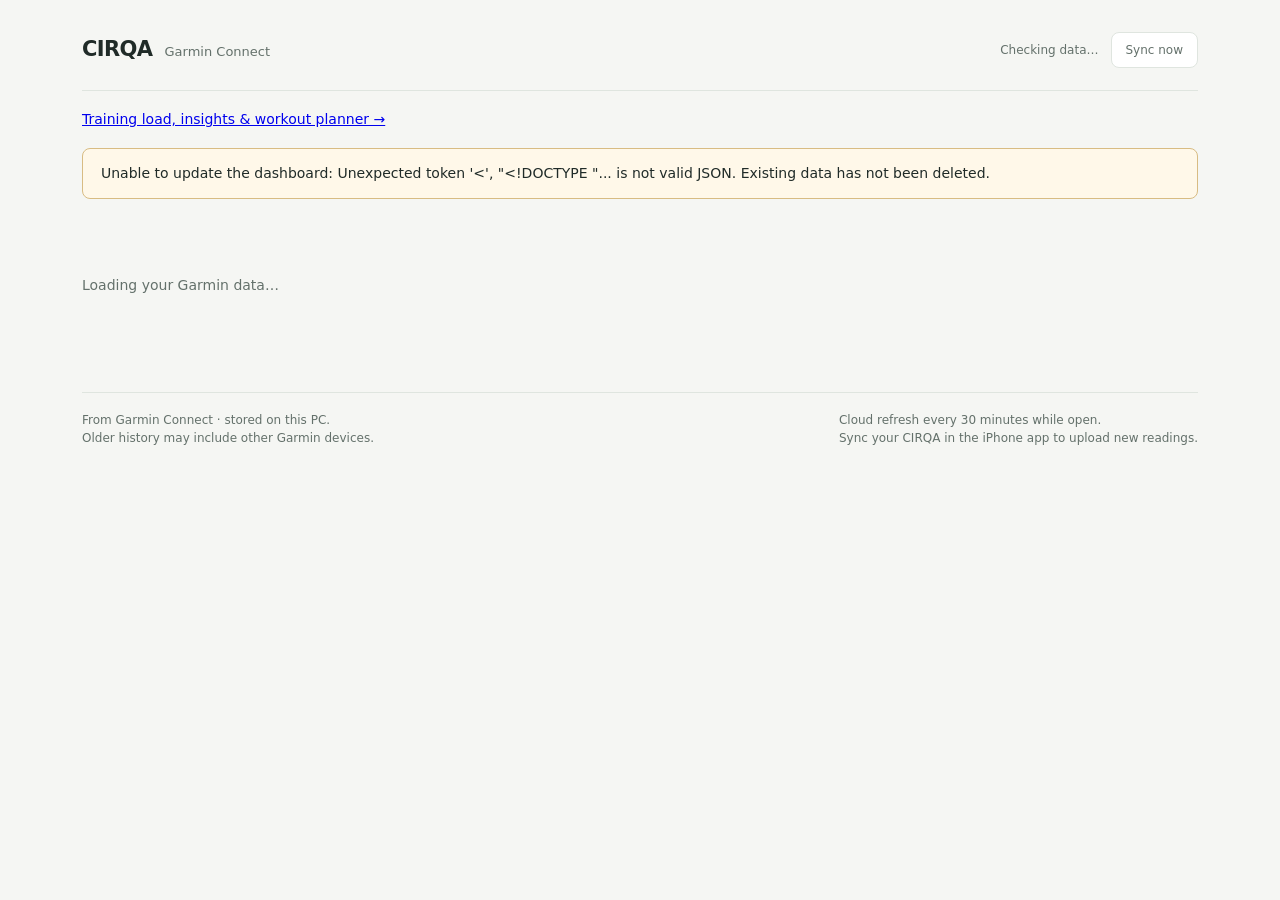
==== commit 1b47e418: "Add native training load, feedback, comparisons and explainable planning" ====
--- a/dashboard/index.html
+++ b/dashboard/index.html
@@ -496,6 +496,9 @@
           ><button id="refresh" type="button">Sync now</button>
         </div>
       </header>
+      <nav aria-label="Dashboard sections" style="margin:18px 0">
+        <a href="/training">Training load, insights &amp; workout planner →</a>
+      </nav>
       <div id="error" class="error" role="alert" hidden></div>
       <div id="content" aria-live="polite">
         <div class="loading">Loading your Garmin data…</div>
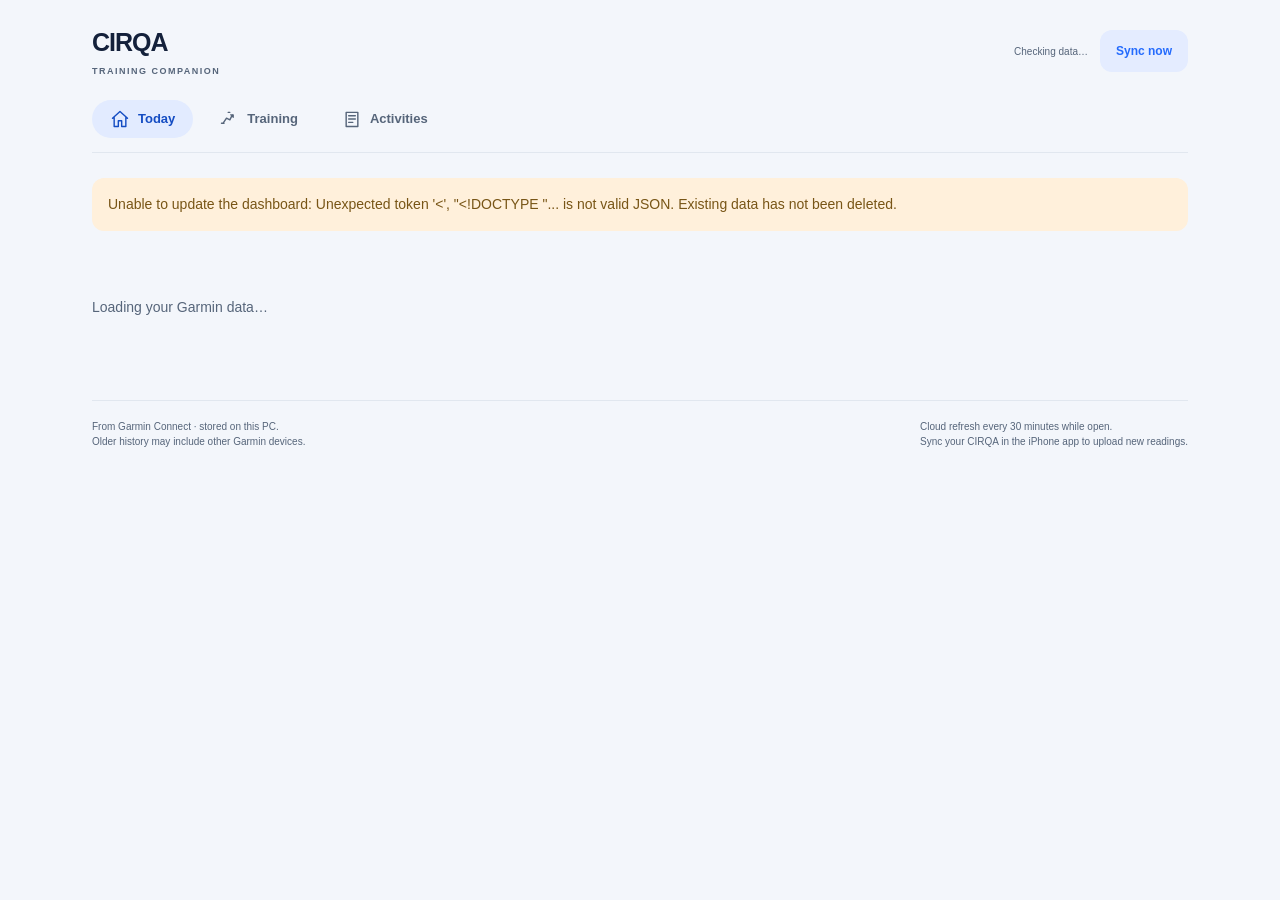
==== commit 7d739f32: "Redesign CIRQA around HYROX running and strength" ====
--- a/dashboard/index.html
+++ b/dashboard/index.html
@@ -2,7 +2,10 @@
 <html lang="en">
   <head>
     <meta charset="utf-8" />
-    <meta name="viewport" content="width=device-width,initial-scale=1,viewport-fit=cover" />
+    <meta
+      name="viewport"
+      content="width=device-width,initial-scale=1,viewport-fit=cover"
+    />
     <title>CIRQA · Garmin dashboard</title>
     <meta name="theme-color" content="#204e40" />
     <meta name="apple-mobile-web-app-capable" content="yes" />
@@ -12,15 +15,16 @@
     <script src="/pwa.js" defer></script>
     <style>
       :root {
-        --bg: #f5f6f3;
+        --bg: #f3f6fb;
         --paper: #fff;
-        --ink: #202b28;
-        --muted: #64716b;
-        --line: #dfe5df;
-        --green: #34705d;
-        --blue: #527ca4;
-        --amber: #a97825;
-        --violet: #857ba8;
+        --ink: #14213b;
+        --muted: #56657a;
+        --line: #e1e7ef;
+        --green: #246bfd;
+        --blue: #246bfd;
+        --amber: #bb7b2c;
+        --violet: #9270d8;
+        color-scheme: light;
       }
       * {
         box-sizing: border-box;
@@ -30,9 +34,17 @@
         background: var(--bg);
         color: var(--ink);
         font:
-          14px/1.5 "Segoe UI",
-          system-ui,
+          14px/1.5 Inter,
+          ui-sans-serif,
+          -apple-system,
+          BlinkMacSystemFont,
+          "Segoe UI",
           sans-serif;
+      }
+      main {
+        max-width: 1160px;
+        margin: auto;
+        padding: 24px 32px 48px;
       }
       button,
       select {
@@ -41,194 +53,418 @@
       }
       button {
         cursor: pointer;
+        background: #fff;
+        border: 1px solid var(--line);
+        border-radius: 12px;
+        padding: 10px 15px;
+        font-size: 12px;
+        font-weight: 650;
+        min-height: 42px;
+      }
+      button:hover {
+        background: #edf2fc;
+      }
+      button:disabled {
+        opacity: 0.55;
+        cursor: wait;
       }
       button:focus-visible,
       summary:focus-visible,
-      select:focus-visible {
-        outline: 3px solid #527ca4;
+      select:focus-visible,
+      a:focus-visible {
+        outline: 3px solid #729bff;
         outline-offset: 3px;
       }
-      button {
-        border: 1px solid var(--line);
-        border-radius: 8px;
-        background: white;
-        padding: 8px 14px;
-      }
-      button:hover {
-        background: #edf2ed;
-      }
-      button:disabled {
-        opacity: 0.6;
-        cursor: wait;
-      }
-      main {
-        max-width: 1180px;
-        margin: auto;
-        padding: 32px 32px 48px;
+      a {
+        color: var(--blue);
+        text-underline-offset: 4px;
       }
       header {
         display: flex;
-        justify-content: space-between;
         align-items: center;
-        gap: 20px;
+        gap: 16px;
+        padding-bottom: 22px;
+      }
+      .brand {
+        font-size: 25px;
+        font-weight: 850;
+        letter-spacing: -1px;
+        margin-right: auto;
+      }
+      .brand span {
+        display: block;
+        color: var(--muted);
+        font-size: 9px;
+        font-weight: 650;
+        letter-spacing: 1.5px;
+        margin-top: 3px;
+      }
+      .sync {
+        display: flex;
+        align-items: center;
+        gap: 12px;
+        font-size: 10px;
+        color: var(--muted);
+      }
+      .sync button {
+        color: var(--blue);
+        background: #e4ecff;
+        border-color: transparent;
+      }
+      .app-nav {
+        display: flex;
+        gap: 8px;
         border-bottom: 1px solid var(--line);
-        padding-bottom: 22px;
-      }
-      .brand {
+        padding-bottom: 14px;
+        margin-bottom: 25px;
+      }
+      .app-nav a {
+        display: flex;
+        align-items: center;
+        gap: 8px;
+        padding: 9px 18px;
+        border-radius: 100px;
+        color: var(--muted);
+        text-decoration: none;
+        font-size: 13px;
         font-weight: 650;
-        font-size: 21px;
-        letter-spacing: -0.6px;
-      }
-      .brand span {
+      }
+      .app-nav a[aria-current="page"] {
+        background: #e2ebff;
+        color: #154dc3;
+      }
+      .app-nav svg {
+        width: 20px;
+        height: 20px;
+        fill: none;
+        stroke: currentColor;
+        stroke-width: 1.7;
+        stroke-linecap: round;
+        stroke-linejoin: round;
+      }
+      h1 {
+        font-size: 36px;
+        letter-spacing: -1.4px;
+        line-height: 1.15;
+        margin: 24px 0 8px;
+        font-weight: 750;
+      }
+      h2 {
+        font-size: 23px;
+        letter-spacing: -0.7px;
+        margin: 0;
+        line-height: 1.3;
+      }
+      h3 {
         font-size: 13px;
-        font-weight: 400;
-        color: var(--muted);
-        letter-spacing: 0;
-        margin-left: 12px;
-      }
-      .sync {
-        text-align: right;
-        font-size: 12px;
-        color: var(--muted);
-      }
-      .sync button {
-        margin-left: 12px;
-      }
-      h1 {
-        font-size: 30px;
-        font-weight: 550;
-        letter-spacing: -0.8px;
-        margin: 30px 0 3px;
-      }
-      h2 {
-        font-size: 19px;
-        font-weight: 600;
-        letter-spacing: -0.3px;
-        margin: 0;
-      }
-      h3 {
-        font-size: 14px;
-        font-weight: 550;
+        font-weight: 650;
         margin: 0;
       }
       .sub,
       .note {
-        color: var(--muted);
-        font-size: 12px;
+        font-size: 11px;
+        color: var(--muted);
       }
       .sub {
-        margin: 0 0 24px;
+        margin: 0 0 20px;
       }
       .hero {
         display: grid;
-        grid-template-columns: 1.05fr 1fr 1fr;
-        gap: 18px;
+        grid-template-columns: 1.25fr 1fr 1fr;
+        gap: 16px;
       }
       .card {
         background: var(--paper);
-        border: 1px solid var(--line);
-        border-radius: 14px;
+        border: 0;
+        border-radius: 24px;
         padding: 24px;
         min-width: 0;
       }
-      .primary {
-        border-top: 3px solid var(--green);
-        padding-top: 22px;
+      .hero .card {
+        display: flex;
+        flex-direction: column;
+      }
+      .hero .primary {
+        background: #12213b;
+        --ink: #fff;
+        --muted: #b9c8dd;
+        color: #fff;
+        display: grid;
+        grid-template-columns: 140px minmax(0, 1fr);
+        column-gap: 16px;
+        align-items: center;
+      }
+      .readiness-ring {
+        position: relative;
+        width: 140px;
+        height: 140px;
+        grid-column: 1;
+        grid-row: 2;
+      }
+      .readiness-ring svg {
+        width: 100%;
+        height: 100%;
+      }
+      .readiness-value {
+        position: absolute;
+        inset: 0;
+        display: flex;
+        flex-direction: column;
+        justify-content: center;
+        align-items: center;
+      }
+      .readiness-value strong {
+        font-size: 53px;
+        line-height: 1;
+        letter-spacing: -2.5px;
+        font-weight: 700;
+      }
+      .readiness-value small {
+        font-size: 10px;
+        color: var(--muted);
+        margin-top: 6px;
+      }
+      .primary > .eyebrow {
+        grid-column: 1/-1;
+        margin-bottom: 15px;
+      }
+      .readiness-meta {
+        grid-column: 2;
+        grid-row: 2;
+      }
+      .primary .state {
+        color: #d3f56a;
+        font-size: 17px;
+        font-weight: 650;
+      }
+      .readiness-meta .note {
+        font-size: 10px;
+        margin-top: 9px;
+      }
+      .primary .mini {
+        grid-column: 1/-1;
+        color: #d3f56a;
+        width: 100%;
+        margin-top: 16px;
+      }
+      .primary .pair {
+        margin-top: 14px;
+        font-size: 10px;
+        flex-direction: column;
+        gap: 4px;
+      }
+      .hero .card:nth-child(2) {
+        background: #dff3ec;
+      }
+      .hero .card:nth-child(3) {
+        background: #eae5fb;
       }
       .eyebrow {
-        font-size: 13px;
-        color: var(--muted);
+        color: var(--muted);
+        font-size: 10px;
+        text-transform: uppercase;
+        letter-spacing: 1.15px;
+        font-weight: 700;
       }
       .number {
-        font-size: 52px;
-        line-height: 1.2;
+        font-size: 48px;
+        font-weight: 700;
+        line-height: 1.15;
         letter-spacing: -2px;
-        font-weight: 550;
         font-variant-numeric: tabular-nums;
-        margin: 12px 0 4px;
+        margin: 16px 0 8px;
       }
       .number small {
-        font-size: 17px;
+        font-size: 12px;
         font-weight: 400;
         letter-spacing: 0;
         color: var(--muted);
-        margin-left: 5px;
-      }
-      .state {
-        color: var(--green);
-        font-weight: 600;
+        margin-left: 6px;
       }
       .rail {
-        height: 7px;
-        border-radius: 4px;
-        background: #edf1ed;
+        height: 6px;
+        background: #c9e2d8;
+        border-radius: 10px;
         overflow: hidden;
-        margin: 20px 0 10px;
+        margin: 15px 0 8px;
       }
       .rail i {
         display: block;
         height: 100%;
-        background: var(--green);
-        border-radius: 4px;
+        background: #2d9d80 !important;
+        border-radius: 10px;
       }
       .pair {
         display: flex;
         justify-content: space-between;
-        gap: 10px;
-        font-size: 12px;
+        gap: 8px;
+        font-size: 11px;
         color: var(--muted);
       }
       .pair b {
         color: var(--ink);
-        font-weight: 550;
+        font-weight: 650;
       }
       .stagebar {
         display: flex;
-        height: 18px;
+        height: 16px;
+        gap: 2px;
         overflow: hidden;
-        border-radius: 4px;
-        margin: 20px 0 12px;
+        border-radius: 6px;
+        margin: 15px 0 10px;
       }
       .stages {
         display: grid;
         grid-template-columns: 1fr 1fr;
-        gap: 6px 14px;
-        font-size: 12px;
+        gap: 6px 10px;
+        font-size: 10px;
       }
       .stages span {
         display: inline-block;
-        width: 7px;
-        height: 7px;
-        margin-right: 6px;
+        width: 6px;
+        height: 6px;
+        margin-right: 5px;
         border-radius: 2px;
+      }
+      .sleep-details {
+        margin-top: 12px;
+      }
+      .sleep-details summary {
+        font-size: 10px;
+      }
+      .hero .mini {
+        margin-top: auto;
+        padding-top: 15px;
+      }
+      .score-axis {
+        display: flex;
+        justify-content: space-between;
+        font-size: 9px;
+        color: var(--muted);
+        margin-bottom: 8px;
+      }
+      .train-link {
+        display: flex;
+        justify-content: space-between;
+        align-items: center;
+        gap: 18px;
+        text-decoration: none;
+        color: var(--ink);
+        background: #e2eaff;
+        border-radius: 20px;
+        padding: 20px 24px;
+        margin: 18px 0 26px;
+      }
+      .train-link strong {
+        display: block;
+        font-size: 16px;
+        letter-spacing: -0.3px;
+      }
+      .train-link small {
+        display: block;
+        font-size: 11px;
+        color: #52678a;
+        margin-top: 5px;
+      }
+      .train-link > span:last-child {
+        font-size: 22px;
+        color: var(--blue);
       }
       .metrics {
         display: grid;
-        grid-template-columns: repeat(3, 1fr);
-        gap: 18px;
+        grid-template-columns: repeat(3, minmax(0, 1fr));
+        gap: 14px;
         margin-top: 18px;
       }
       .metrics .card {
         padding: 20px;
       }
-      .metrics .number {
-        font-size: 32px;
-        letter-spacing: -1px;
+      .metric-card {
+        display: flex;
+        flex-direction: column;
+      }
+      .metric-title {
+        display: flex;
+        gap: 9px;
+        align-items: center;
+      }
+      .metric-icon {
+        width: 29px;
+        height: 29px;
+        padding: 5px;
+        border-radius: 9px;
+        background: #edf2fb;
+        color: var(--series);
+        flex-shrink: 0;
+      }
+      .metric-icon svg {
+        width: 100%;
+        height: 100%;
+        display: block;
+      }
+      .metric-card .number {
+        font-size: 35px;
+        letter-spacing: -1.5px;
+        margin-top: 14px;
+      }
+      .metric-card .mini {
+        margin-top: auto;
+        padding-top: 16px;
+      }
+      .mini {
+        color: var(--series, var(--blue));
+      }
+      .mini svg {
+        display: block;
+        width: 100%;
+        height: 52px;
+      }
+      .mini-caption {
+        display: flex;
+        justify-content: space-between;
+        gap: 5px;
+        color: var(--muted);
+        font-size: 9px;
+        margin-top: 4px;
+      }
+      .mini .empty {
+        font-size: 11px;
+        padding: 12px 0;
+      }
+      .goal {
+        margin-top: 12px;
+      }
+      .goal .rail {
+        margin: 7px 0;
+        height: 5px;
+      }
+      .goal-label {
+        font-size: 10px;
+        color: var(--muted);
       }
       .native {
         display: flex;
         flex-wrap: wrap;
-        gap: 12px 32px;
-        padding: 20px 0;
-        border-bottom: 1px solid var(--line);
+        gap: 18px 30px;
+        padding: 22px;
+        border-radius: 20px;
+        background: #e8edf6;
+        margin-top: 18px;
+      }
+      .native > div {
+        flex: 1 1 130px;
       }
       .native b {
         display: block;
-        font-size: 18px;
-        font-weight: 550;
+        font-size: 21px;
+        font-weight: 650;
+        letter-spacing: -0.5px;
+      }
+      .native small {
+        font-size: 10px;
       }
       .section {
-        margin-top: 36px;
+        margin-top: 26px;
       }
       .sectionhead {
         display: flex;
@@ -237,40 +473,72 @@
         gap: 12px;
         margin-bottom: 18px;
       }
+      .sectionhead a {
+        font-size: 12px;
+        font-weight: 600;
+        text-decoration: none;
+      }
+      .disclosure {
+        border-top: 1px solid var(--line);
+        padding-top: 20px;
+      }
+      .disclosure > summary {
+        font-size: 20px;
+        letter-spacing: -0.4px;
+        font-weight: 650;
+        list-style: none;
+        display: flex;
+        align-items: center;
+        justify-content: space-between;
+      }
+      .disclosure > summary:after {
+        content: "+";
+        font-size: 23px;
+        color: var(--blue);
+        font-weight: 400;
+      }
+      .disclosure[open] > summary:after {
+        content: "−";
+      }
+      .disclosure .sectionhead {
+        margin-top: 20px;
+      }
       .segments {
         display: flex;
         gap: 3px;
-        background: #e8ede7;
-        padding: 3px;
-        border-radius: 8px;
+        background: #e7edf6;
+        border-radius: 12px;
+        padding: 4px;
       }
       .segments button {
         border: 0;
         background: none;
-        font-size: 12px;
-        padding: 5px 12px;
+        font-size: 11px;
+        padding: 6px 12px;
+        min-height: 34px;
       }
       .segments button[aria-pressed="true"] {
         background: #fff;
-        box-shadow: 0 1px 2px #0001;
+        color: var(--blue);
       }
       .charts {
         display: grid;
-        grid-template-columns: 1fr 1fr;
-        gap: 18px;
+        grid-template-columns: repeat(2, minmax(0, 1fr));
+        gap: 16px;
       }
       .chart {
-        padding: 20px 22px 14px;
+        padding: 22px;
       }
       .charthead {
         display: flex;
+        justify-content: space-between;
         align-items: baseline;
-        justify-content: space-between;
         gap: 10px;
       }
       .charthead strong {
-        font-size: 20px;
-        font-weight: 550;
+        font-size: 26px;
+        font-weight: 650;
+        letter-spacing: -0.7px;
         font-variant-numeric: tabular-nums;
       }
       .chart svg {
@@ -280,224 +548,404 @@
         overflow: visible;
       }
       .chart text {
-        font-family: "Segoe UI", sans-serif;
+        font-family: inherit;
         font-size: 11px;
         fill: var(--muted);
       }
       .chart text.label {
         fill: var(--ink);
         font-size: 12px;
-        font-weight: 550;
+        font-weight: 600;
       }
       .chart .note {
         min-height: 18px;
       }
       .chart details {
-        font-size: 12px;
-        color: var(--muted);
-        margin-top: 6px;
+        font-size: 11px;
+        color: var(--muted);
+        margin-top: 8px;
       }
       .chart table {
         width: 100%;
         border-collapse: collapse;
       }
       .chart td {
-        padding: 3px;
+        padding: 5px;
         border-bottom: 1px solid var(--line);
       }
       summary {
         cursor: pointer;
       }
+      #activities {
+        display: grid;
+        gap: 8px;
+      }
       .activity {
         display: grid;
-        grid-template-columns: 130px 1fr 90px 90px;
-        gap: 16px;
-        padding: 14px 0;
-        border-bottom: 1px solid var(--line);
+        grid-template-columns: 95px 1fr 90px 90px;
+        gap: 18px;
         align-items: center;
+        padding: 18px 22px;
+        border-radius: 17px;
+        background: white;
+        text-decoration: none;
+        color: var(--ink);
+      }
+      .activity:hover {
+        background: #e8eef9;
+      }
+      .activity .when {
+        font-size: 10px;
+      }
+      .activity .when small {
+        display: block;
+      }
+      .activity > div:nth-child(2) {
+        font-size: 13px;
+        font-weight: 600;
       }
       .activity .value {
         text-align: right;
+        font-size: 20px;
+        letter-spacing: -0.5px;
         font-variant-numeric: tabular-nums;
       }
       .activity small {
-        color: var(--muted);
-      }
-      a.activity {
-        color: inherit;
-        text-decoration: none;
-      }
-      a.activity:hover {
-        background: #edf2ed;
-      }
-      a.activity:focus-visible {
-        outline: 3px solid var(--blue);
-        outline-offset: 3px;
-      }
-      .activity:first-child {
-        padding-top: 0;
+        font-size: 10px;
+        color: var(--muted);
+        letter-spacing: 0;
+      }
+      .activity .hr {
+        font-size: 13px;
+        color: var(--muted);
       }
       .error {
-        padding: 14px 18px;
+        padding: 16px;
+        border-radius: 12px;
+        background: #fff0db;
+        color: #785516;
         margin: 16px 0;
-        border: 1px solid #d8bc83;
-        background: #fff8e9;
-        border-radius: 8px;
       }
       .empty {
         color: var(--muted);
         padding: 22px 0;
+        font-size: 12px;
       }
       .unavailable {
-        font-size: 12px;
+        font-size: 11px;
         color: var(--muted);
         margin-top: 20px;
       }
       footer {
-        border-top: 1px solid var(--line);
-        margin-top: 36px;
-        padding-top: 18px;
-        color: var(--muted);
-        font-size: 12px;
         display: flex;
         justify-content: space-between;
         gap: 20px;
+        border-top: 1px solid var(--line);
+        margin-top: 32px;
+        padding-top: 18px;
+        font-size: 10px;
+        color: var(--muted);
       }
       .loading {
-        padding: 60px 0;
+        padding: 50px 0;
         color: var(--muted);
       }
       [hidden] {
         display: none !important;
       }
-      @media (max-width: 850px) {
+      @media (max-width: 1000px) {
         .hero {
           grid-template-columns: 1fr 1fr;
         }
         .hero .primary {
           grid-column: 1/-1;
+          grid-template-columns: 140px 1fr 1.2fr;
+          gap: 10px 24px;
+        }
+        .primary > .eyebrow {
+          grid-column: 1/3;
+          margin: 0;
+        }
+        .readiness-ring {
+          grid-row: 2;
+        }
+        .readiness-meta {
+          grid-row: 2;
+        }
+        .hero .primary .mini {
+          grid-column: 3;
+          grid-row: 1/3;
+          margin: 0;
+          padding: 0;
         }
         .metrics {
-          grid-template-columns: 1fr 1fr;
+          grid-template-columns: repeat(2, minmax(0, 1fr));
+        }
+      }
+      @media (max-width: 760px) {
+        main {
+          padding: 20px 20px calc(98px + env(safe-area-inset-bottom));
+        }
+        header {
+          gap: 6px;
+          padding-bottom: 10px;
+        }
+        .brand {
+          font-size: 23px;
+        }
+        .brand span {
+          font-size: 8px;
+          letter-spacing: 1.1px;
+        }
+        .sync {
+          flex-direction: column;
+          align-items: flex-end;
+          gap: 5px;
+          font-size: 9px;
+        }
+        .sync button {
+          font-size: 10px;
+          padding: 8px 11px;
+          min-height: 34px;
+        }
+        header > button {
+          font-size: 10px !important;
+          padding: 7px !important;
+          min-height: 34px;
+        }
+        .app-nav {
+          position: fixed;
+          bottom: 0;
+          left: 0;
+          right: 0;
+          z-index: 5;
+          justify-content: space-around;
+          margin: 0;
+          padding: 9px 12px calc(9px + env(safe-area-inset-bottom));
+          background: #ffffffed;
+          backdrop-filter: blur(16px);
+          border-top: 1px solid var(--line);
+          border-bottom: 0;
+        }
+        .app-nav a {
+          flex: 1;
+          flex-direction: column;
+          gap: 4px;
+          font-size: 10px;
+          padding: 6px 4px;
+          border-radius: 14px;
+          max-width: 110px;
+        }
+        .app-nav svg {
+          width: 21px;
+          height: 21px;
+        }
+        h1 {
+          font-size: 30px;
+          margin: 20px 0 7px;
+          letter-spacing: -1px;
+        }
+        .sub {
+          font-size: 10px;
+          margin-bottom: 18px;
+        }
+        .hero {
+          gap: 12px;
+        }
+        .card {
+          padding: 18px;
+          border-radius: 21px;
+        }
+        .hero .primary {
+          grid-template-columns: 130px minmax(0, 1fr);
+          gap: 8px 14px;
+          padding: 22px;
+        }
+        .readiness-ring {
+          width: 130px;
+          height: 130px;
+        }
+        .hero .primary .mini {
+          grid-column: 1/-1;
+          grid-row: 3;
+          margin-top: 5px;
+          padding: 0;
+        }
+        .primary .mini svg {
+          height: 36px;
+        }
+        .primary .eyebrow {
+          font-size: 9px;
+        }
+        .primary .state {
+          font-size: 17px;
+        }
+        .readiness-meta .note {
+          font-size: 9px;
+        }
+        .primary .pair {
+          font-size: 10px;
+          margin-top: 12px;
+        }
+        .eyebrow {
+          font-size: 9px;
+          letter-spacing: 0.8px;
+        }
+        .hero .number {
+          font-size: 39px;
+          margin: 12px 0 8px;
+        }
+        .hero .number small {
+          font-size: 10px;
+        }
+        .hero .note,
+        .hero .pair {
+          font-size: 9px;
+        }
+        .hero .mini svg {
+          height: 40px;
+        }
+        .hero .mini-caption {
+          font-size: 8px;
+          flex-wrap: wrap;
+        }
+        .hero .stagebar {
+          height: 13px;
+        }
+        .hero .stages {
+          grid-template-columns: 1fr;
+          font-size: 9px;
+        }
+        .hero .sleep-number {
+          font-size: 30px;
+        }
+        .hero .mini {
+          padding-top: 12px;
+        }
+        .train-link {
+          padding: 18px 20px;
+          margin: 14px 0 24px;
+        }
+        .train-link strong {
+          font-size: 15px;
+        }
+        .train-link small {
+          font-size: 10px;
+        }
+        .metrics {
+          gap: 12px;
+        }
+        .metrics .card {
+          padding: 17px 14px;
+        }
+        .metric-title {
+          gap: 6px;
+          align-items: flex-start;
+        }
+        .metric-title h3 {
+          font-size: 11px;
+        }
+        .metric-icon {
+          width: 24px;
+          height: 24px;
+          padding: 4px;
+        }
+        .metric-card .number {
+          font-size: 29px;
+        }
+        .metric-card .number small {
+          font-size: 11px;
+        }
+        .mini-caption {
+          flex-wrap: wrap;
+          font-size: 8px;
+        }
+        .metric-card .note {
+          font-size: 10px;
+        }
+        .metric-card .mini svg {
+          height: 45px;
         }
         .charts {
           grid-template-columns: 1fr;
         }
-      }
-      @media (max-width: 540px) {
-        main {
+        .chart {
           padding: 20px 16px;
         }
-        .brand span {
-          display: block;
-          margin: 0;
-        }
-        .sync {
-          max-width: 190px;
-        }
-        .sync button {
-          margin: 6px 0 0;
-        }
-        .hero {
-          grid-template-columns: 1fr;
-        }
-        .card {
-          padding: 20px;
+        .charthead strong {
+          font-size: 24px;
         }
         .sectionhead {
-          align-items: flex-start;
+          flex-wrap: wrap;
+        }
+        .sectionhead h2 {
+          font-size: 21px;
+        }
+        .disclosure > summary {
+          font-size: 19px;
+        }
+        .native {
+          gap: 16px;
+          padding: 18px;
         }
         .activity {
-          grid-template-columns: 1fr 70px;
-          gap: 2px 10px;
+          grid-template-columns: 1fr 65px;
+          gap: 5px 10px;
+          padding: 16px 18px;
         }
         .activity .when {
           grid-column: 1/-1;
+          display: flex;
+          gap: 8px;
+        }
+        .activity .value {
+          font-size: 18px;
         }
         .activity .hr {
-          display: none;
-        }
-        .number {
-          font-size: 44px;
+          grid-column: 1/-1;
+          text-align: left;
+          font-size: 11px;
+        }
+        .activity > div:nth-child(2) {
+          font-size: 13px;
+        }
+        .section {
+          margin-top: 24px;
         }
         footer {
           display: block;
-        }
-        .chart {
-          padding: 18px 16px;
-        }
-      }
-      .hero .card { display: flex; flex-direction: column; }
-      .hero .primary {
-        background: #204e40;
-        border-color: #204e40;
-        --ink: #fff;
-        --muted: #d1e3da;
-        color: var(--ink);
-      }
-      .primary .state { color: #d1e3da; }
-      .primary .rail { background: #416c5d; }
-      .primary .rail i { background: #c4e2cb !important; }
-      .hero .card:nth-child(2) { background: #f0f5eb; }
-      .hero .card:nth-child(3) { background: #eff3f8; }
-      .hero .eyebrow { text-transform: uppercase; letter-spacing: 1px; font-size: 11px; font-weight: 650; }
-      .hero .number { font-size: 64px; font-weight: 650; }
-      .hero .stagebar { height: 28px; gap: 2px; }
-      .hero .mini { margin-top: auto; padding-top: 22px; }
-      .metric-card { display: flex; flex-direction: column; border-top: 3px solid var(--series); }
-      .metric-card .mini { margin-top: auto; padding-top: 16px; }
-      .metric-title { display: flex; align-items: center; gap: 9px; }
-      .metric-icon { width: 30px; height: 30px; padding: 5px; border-radius: 8px; background: #f1f4f2; color: var(--series); flex-shrink: 0; }
-      .metric-icon svg { display: block; width: 100%; height: 100%; }
-      .metric-card .number { margin-top: 14px; font-size: 38px; }
-      .mini { margin-top: 16px; color: var(--series, var(--green)); }
-      .primary .mini { color: #c4e2cb; }
-      .mini svg { display: block; width: 100%; height: 62px; }
-      .mini-caption { display: flex; justify-content: space-between; gap: 8px; color: var(--muted); font-size: 10px; margin-top: 4px; }
-      .mini .empty { font-size: 11px; padding: 12px 0; }
-      .score-axis { display: flex; justify-content: space-between; font-size: 10px; color: var(--muted); margin: -5px 0 10px; }
-      .goal { margin-top: 12px; }
-      .goal .rail { margin: 6px 0; height: 5px; }
-      .goal-label { font-size: 11px; color: var(--muted); }
-      .native { margin-top: 22px; padding: 20px; background: #eaf0ea; border: 1px solid var(--line); border-radius: 14px; }
-      .sectionhead h2 { font-size: 23px; }
-      .chart { border-top: 3px solid var(--series, var(--line)); }
-      .charthead strong { font-size: 27px; letter-spacing: -0.7px; }
-      #activities { display: grid; grid-template-columns: 1fr 1fr; gap: 12px; }
-      .activity, .activity:first-child { grid-template-columns: 1fr auto; padding: 18px; border: 1px solid var(--line); border-radius: 12px; background: var(--paper); gap: 8px 14px; }
-      .activity .when { grid-column: 1/-1; display: flex; justify-content: space-between; }
-      .activity > div:nth-child(2) { font-size: 16px; font-weight: 600; }
-      .activity .value { font-size: 18px; }
-      .activity .hr { grid-column: 1/-1; text-align: left; font-size: 12px; color: var(--muted); display: block; }
-      @media (max-width: 540px) {
-        .sync { display: flex; flex-direction: column; align-items: flex-end; gap: 6px; }
-        .hero .number { font-size: 54px; }
-        .metrics { gap: 10px; }
-        .metrics .card { padding: 14px 12px; }
-        .metric-title { align-items: flex-start; gap: 6px; }
-        .metric-title h3 { font-size: 12px; }
-        .metric-icon { width: 24px; height: 24px; padding: 4px; }
-        .metric-card .number { font-size: 30px; }
-        .metric-card .number small { font-size: 12px; }
-        .mini-caption { flex-wrap: wrap; gap: 0 6px; }
-        .sectionhead { flex-wrap: wrap; }
-        #activities { grid-template-columns: 1fr; }
-        .native { gap: 16px; padding: 16px; }
-        .native > div { flex: 1 1 120px; }
+          font-size: 9px;
+        }
+        footer > span {
+          display: block;
+          margin-bottom: 10px;
+        }
       }
     </style>
   </head>
   <body>
     <main>
       <header>
-        <div class="brand">CIRQA<span>Garmin Connect</span></div>
+        <div class="brand">CIRQA<span>TRAINING COMPANION</span></div>
         <div class="sync">
           <span id="syncStatus">Checking data…</span
           ><button id="refresh" type="button">Sync now</button>
         </div>
       </header>
-      <nav aria-label="Dashboard sections" style="margin:18px 0">
-        <a href="/training">Training load, insights &amp; workout planner →</a>
+      <nav class="app-nav" aria-label="Main navigation">
+        <a href="/" aria-current="page"
+          ><svg viewBox="0 0 24 24" aria-hidden="true">
+            <path d="m3 11 9-8 9 8M5 10v11h5v-7h4v7h5V10" /></svg
+          >Today</a
+        ><a href="/training"
+          ><svg viewBox="0 0 24 24" aria-hidden="true">
+            <path d="m5 17 4-6 4 2 3-6M3 17h3m8-10h3v3M11 4h2" /></svg
+          >Training</a
+        ><a href="/activities"
+          ><svg viewBox="0 0 24 24" aria-hidden="true">
+            <path d="M5 4h14v17H5zM8 8h8M8 12h8M8 16h5" /></svg
+          >Activities</a
+        >
       </nav>
       <div id="error" class="error" role="alert" hidden></div>
       <div id="content" aria-live="polite">
@@ -580,48 +1028,73 @@
         ["sleep_awake_s", "Awake", "#d8b481"],
       ];
       const seriesColor = (k) =>
-        ({ resting_hr: "#b47a56", stress_avg: "#a97825",
-          hrv_last_night: "#527ca4", respiration_avg: "#857ba8",
-          spo2_avg: "#527ca4", sleep_hours: "#527ca4",
-          active_calories: "#a97825" })[k] || "#34705d";
+        ({
+          resting_hr: "#b47a56",
+          stress_avg: "#a97825",
+          hrv_last_night: "#527ca4",
+          respiration_avg: "#857ba8",
+          spo2_avg: "#527ca4",
+          sleep_hours: "#527ca4",
+          active_calories: "#a97825",
+        })[k] || "#34705d";
       function metricIcon(k) {
         const paths = {
           resting_hr: "M3 12h4l3-7 4 14 3-7h4",
           hrv_last_night: "M3 12h3l3-5 3 10 3-10 3 5h3",
           stress_avg: "M4 17V9m5 8V5m6 12v-7m5 7V3",
           steps: "M7 3v7m-2 0h4v5H5zm12-1v7m-2 0h4v5h-4z",
-          respiration_avg: "M12 3v9m0-4C5 5 3 11 3 17c0 4 7 3 7-1v-4m2-4c7-3 9 3 9 9 0 4-7 3-7-1v-4",
-          active_calories: "M13 3c2 6-5 6-2 10 2 0 3-2 3-4 7 7 4 12-2 12S3 15 7 10c0 3 2 3 2 3-2-5 4-7 4-10",
+          respiration_avg:
+            "M12 3v9m0-4C5 5 3 11 3 17c0 4 7 3 7-1v-4m2-4c7-3 9 3 9 9 0 4-7 3-7-1v-4",
+          active_calories:
+            "M13 3c2 6-5 6-2 10 2 0 3-2 3-4 7 7 4 12-2 12S3 15 7 10c0 3 2 3 2 3-2-5 4-7 4-10",
           spo2_avg: "M12 3C9 8 5 12 5 16a7 7 0 0 0 14 0c0-4-4-8-7-13z",
         };
         return `<span class="metric-icon" aria-hidden="true"><svg viewBox="0 0 24 24" fill="none" stroke="currentColor" stroke-width="1.6" stroke-linecap="round" stroke-linejoin="round"><path d="${paths[k] || paths.hrv_last_night}"/></svg></span>`;
       }
       function miniTrend(k, title, unit, bars = false) {
         const end = overview.today || days.at(-1)?.date;
-        if (!end) return '<div class="mini"><div class="empty">No recorded history yet.</div></div>';
+        if (!end)
+          return '<div class="mini"><div class="empty">No recorded history yet.</div></div>';
         const endMs = Date.parse(end + "T12:00:00Z");
         const byDate = new Map(days.map((d) => [d.date, d]));
         const rows = Array.from({ length: 7 }, (_, i) => {
-          const date = new Date(endMs - (6 - i) * 86400000).toISOString().slice(0, 10);
+          const date = new Date(endMs - (6 - i) * 86400000)
+            .toISOString()
+            .slice(0, 10);
           return { date, value: byDate.get(date)?.[k] };
         });
         const observed = rows.filter((d) => valid(d.value));
         const caption = `<div class="mini-caption"><span>${esc(dateLabel(rows[0].date))}–${esc(dateLabel(end))}</span><span>${observed.length}/7 days recorded</span></div>`;
-        if (!observed.length) return `<div class="mini"><div class="empty">No readings in the last 7 days.</div>${caption}</div>`;
-        const fixed = ["training_readiness", "body_battery_current", "sleep_score", "stress_avg"].includes(k);
-        const min = bars || fixed ? 0 : Math.max(0, Math.min(...observed.map((d) => d.value)) - 2);
-        const max = fixed ? 100 : Math.max(min + 1, ...observed.map((d) => d.value));
+        if (!observed.length)
+          return `<div class="mini"><div class="empty">No readings in the last 7 days.</div>${caption}</div>`;
+        const fixed = [
+          "training_readiness",
+          "body_battery_current",
+          "sleep_score",
+          "stress_avg",
+        ].includes(k);
+        const min =
+          bars || fixed
+            ? 0
+            : Math.max(0, Math.min(...observed.map((d) => d.value)) - 2);
+        const max = fixed
+          ? 100
+          : Math.max(min + 1, ...observed.map((d) => d.value));
         const x = (i) => 12 + i * 38;
         const y = (v) => 49 - ((v - min) / (max - min)) * 40;
         let svg = '<path d="M12 50H240" stroke="currentColor" opacity=".15"/>';
         let prev = null;
         rows.forEach((d, i) => {
-          if (!valid(d.value)) { prev = null; return; }
+          if (!valid(d.value)) {
+            prev = null;
+            return;
+          }
           const label = `${dateLabel(d.date)}: ${num(d.value, 1)} ${unit}`;
           if (bars) {
             svg += `<rect x="${x(i) - 9}" y="${y(d.value)}" width="18" height="${Math.max(1, 50 - y(d.value))}" rx="3" fill="currentColor" opacity="${i === 6 ? 1 : 0.5}"><title>${esc(label)}</title></rect>`;
           } else {
-            if (prev !== null) svg += `<path d="M${x(prev)} ${y(rows[prev].value)}L${x(i)} ${y(d.value)}" fill="none" stroke="currentColor" stroke-width="2"/>`;
+            if (prev !== null)
+              svg += `<path d="M${x(prev)} ${y(rows[prev].value)}L${x(i)} ${y(d.value)}" fill="none" stroke="currentColor" stroke-width="2"/>`;
             svg += `<circle cx="${x(i)}" cy="${y(d.value)}" r="${i === 6 ? 4 : 2.5}" fill="currentColor"><title>${esc(label)}</title></circle>`;
             prev = i;
           }
@@ -630,8 +1103,13 @@
       }
       function metric(k, title, unit, detail = "") {
         const d = latest(k);
-        const goal = k === "steps" && valid(d?.steps_goal) && d.steps_goal > 0 && valid(d.steps)
-          ? `<div class="goal"><div class="goal-label">${num((d.steps / d.steps_goal) * 100)}% of Garmin step goal · ${esc(stamp(d))}</div>${rail((d.steps / d.steps_goal) * 100)}</div>` : "";
+        const goal =
+          k === "steps" &&
+          valid(d?.steps_goal) &&
+          d.steps_goal > 0 &&
+          valid(d.steps)
+            ? `<div class="goal"><div class="goal-label">${num((d.steps / d.steps_goal) * 100)}% of Garmin step goal · ${esc(stamp(d))}</div>${rail((d.steps / d.steps_goal) * 100)}</div>`
+            : "";
         return `<article class="card metric-card" style="--series:${seriesColor(k)}"><div class="metric-title">${metricIcon(k)}<h3>${title}</h3></div><div class="number">${num(d?.[k], k === "spo2_avg" || k === "respiration_avg" ? 1 : 0)}<small>${unit}</small></div><div class="note">${esc(stamp(d))}</div>${detail ? `<div class="note">${detail}</div>` : ""}${goal}${miniTrend(k, title, unit, ["steps", "active_calories"].includes(k))}</article>`;
       }
       function render() {
@@ -667,15 +1145,21 @@
           ["hrv_last_night", "HRV"],
         ];
         const missing = tracked.filter(([k]) => !latest(k)).map(([, t]) => t);
+        const opened = [...document.querySelectorAll("details[id][open]")].map(
+          (el) => el.id,
+        );
         $("content").innerHTML =
-          `<h1>Your daily overview</h1><p class="sub">${esc(overview.today ? dateLabel(overview.today) : "")} · Latest available readings, dated individually. Daily totals are partial until the day ends.</p>
+          `<h1>Today</h1><p class="sub">${esc(overview.today ? dateLabel(overview.today) : "")} · Garmin Connect · Individual reading times below</p>
  <section class="hero" aria-label="Daily Garmin metrics">
- <article class="card primary"><div class="eyebrow">Garmin training readiness</div><div class="number">${num(r?.training_readiness)}<small>/ 100</small></div><div class="state">${esc(words(r?.training_readiness_level))}</div>${rail(r?.training_readiness)}<div class="note">${esc(recorded(r, "readiness_updated_at"))} · recorded score</div>${valid(r?.recovery_time_hours) ? `<div class="pair"><span>Recovery time</span><b>${num(r.recovery_time_hours, 1)} h</b></div>` : ""}</article>
- <article class="card"><div class="eyebrow">Body Battery</div><div class="number">${num(bodyVal)}<small>/ 100</small></div><div class="note">Latest recorded level · ${esc(recorded(b, "body_battery_updated_at"))}</div>${rail(bodyVal)}<div class="pair"><span>Daily high <b>${num(b?.body_battery_high)}</b></span><span>Daily low <b>${num(b?.body_battery_low)}</b></span></div></article>
- <article class="card"><div class="eyebrow">Sleep</div><div class="number" style="font-size:38px">${hours(s?.sleep_seconds)}</div><div class="pair"><span>${esc(stamp(s))}</span><span>Score <b>${num(s?.sleep_score)} / 100</b></span></div>${sleepTotal ? `<div class="stagebar">${sleepParts.map(([k, t, c]) => `<div style="width:${(s[k] / sleepTotal) * 100}%;background:${c}" title="${t}: ${hours(s[k])}"></div>`).join("")}</div><div class="stages">${sleepParts.map(([k, t, c]) => `<div><span style="background:${c}"></span>${t} <b>${hours(s[k])}</b></div>`).join("")}</div><div class="note" style="margin-top:8px">Awake time is separate from time asleep.</div>` : '<div class="empty">No sleep stages available.</div>'}</article></section>
+ <article class="card primary"><div class="eyebrow">TRAINING READINESS · GARMIN</div><div class="readiness-ring"><svg viewBox="0 0 140 140" aria-hidden="true"><circle cx="70" cy="70" r="56" fill="none" stroke="#33435b" stroke-width="9"/>${valid(r?.training_readiness) ? `<circle cx="70" cy="70" r="56" fill="none" stroke="#d3f56a" stroke-width="9" stroke-linecap="round" stroke-dasharray="351.86" stroke-dashoffset="${351.86 * (1 - Math.max(0, Math.min(100, r.training_readiness)) / 100)}" transform="rotate(-90 70 70)"/>` : ""}</svg><div class="readiness-value"><strong>${num(r?.training_readiness)}</strong><small>OUT OF 100</small></div></div><div class="readiness-meta"><div class="state">${esc(words(r?.training_readiness_level)) || "Not recorded"}</div><div class="note">${esc(recorded(r, "readiness_updated_at"))}</div>${valid(r?.recovery_time_hours) ? `<div class="pair"><span>Recorded recovery time</span><b>${num(r.recovery_time_hours, 1)} hours</b></div>` : ""}</div></article>
+ <article class="card"><div class="eyebrow">BODY BATTERY</div><div class="number">${num(bodyVal)}<small>/ 100</small></div><div class="note">${esc(recorded(b, "body_battery_updated_at"))}</div>${rail(bodyVal)}<div class="pair"><span>High <b>${num(b?.body_battery_high)}</b></span><span>Low <b>${num(b?.body_battery_low)}</b></span></div></article>
+ <article class="card"><div class="eyebrow">TIME ASLEEP</div><div class="number sleep-number">${hours(s?.sleep_seconds)}</div><div class="pair"><span>${esc(stamp(s))}</span><span>Score <b>${num(s?.sleep_score)}</b></span></div>${sleepTotal ? `<div class="stagebar">${sleepParts.map(([k, t, c]) => `<div style="width:${(s[k] / sleepTotal) * 100}%;background:${c}" title="${t}: ${hours(s[k])}"></div>`).join("")}</div><details class="sleep-details"><summary>Sleep stages</summary><div class="stages">${sleepParts.map(([k, t, c]) => `<div><span style="background:${c}"></span>${t} <b>${hours(s[k])}</b></div>`).join("")}</div><p class="note">Awake time is not time asleep.</p></details>` : '<div class="note">No recorded sleep stages.</div>'}</article></section>
+ <a href="/training" class="train-link"><span><strong>Your HYROX training</strong><small>Suggested runs · Gym demand · Your week</small></span><span aria-hidden="true">→</span></a>
+ <details class="section disclosure" id="health-details"><summary>Health & daily movement</summary>
  <section class="metrics" aria-label="Health and movement">${metric("hrv_last_night", "Overnight HRV", "ms", h ? `${esc(words(h.hrv_status))}${valid(h.hrv_weekly_avg) ? ` · 7-day ${num(h.hrv_weekly_avg)} ms` : ""}${valid(h.hrv_baseline_low) && valid(h.hrv_baseline_high) ? ` · Garmin band ${num(h.hrv_baseline_low)}–${num(h.hrv_baseline_high)} ms` : ""}` : "")}${metric("resting_hr", "Resting heart rate", "bpm")}${metric("stress_avg", "Average stress", "/ 100")}${metric("steps", "Steps", "", valid(latest("steps")?.steps_goal) ? `Goal ${num(latest("steps").steps_goal)}` : "")}${latest("spo2_avg") ? metric("spo2_avg", "Pulse Ox", "%") : ""}${latest("respiration_avg") ? metric("respiration_avg", "Respiration", "brpm") : ""}${latest("active_calories") ? metric("active_calories", "Active calories", "kcal") : ""}</section>
- ${native || status ? `<section class="native" aria-label="More Garmin metrics">${status ? `<div><span class="note">Garmin training status</span><b>${esc(words(status.training_status))}</b><span class="note">${esc(stamp(status))}</span></div>` : ""}${native}</section>` : ""}
- <section class="section"><div class="sectionhead"><div><h2>Trends</h2><div class="note">Gaps mean no reading. Labels show recorded values.</div></div><div class="segments" aria-label="Chart range">${[7, 28, 90].map((n) => `<button type="button" data-range="${n}" aria-pressed="${range === n}">${n} days</button>`).join("")}</div></div><div id="charts" class="charts"></div></section>
+ </details>
+ ${native || status ? `<details class="section disclosure" id="native-details"><summary>More Garmin metrics</summary><section class="native" aria-label="More Garmin metrics">${status ? `<div><span class="note">Training status</span><b>${esc(words(status.training_status))}</b><span class="note">${esc(stamp(status))}</span></div>` : ""}${native}</section></details>` : ""}
+ <details class="section disclosure" id="trends-details"><summary>Trends & history</summary><div class="sectionhead"><div class="note">Recorded values. Gaps remain gaps.</div><div class="segments" aria-label="Chart range">${[7, 28, 90].map((n) => `<button type="button" data-range="${n}" aria-pressed="${range === n}">${n} days</button>`).join("")}</div></div><div id="charts" class="charts"></div></details>
  <section class="section"><div class="sectionhead"><h2>Recent activities</h2><a href="/activities" style="color:var(--green)">All activities &rarr;</a></div><div id="activities"></div><div class="note" style="margin-top:12px">Open a session for charts, laps and zones. Latest 6 sessions; all recordings remain in history.</div></section>
  ${missing.length ? `<details class="unavailable"><summary>Unavailable metrics: ${esc(missing.join(", "))}</summary><p>No readings returned in the stored history. Device support, settings and Garmin Connect uploads determine availability.</p></details>` : ""}`;
         document.querySelectorAll("[data-range]").forEach(
@@ -687,14 +1171,29 @@
             }),
         );
         renderCharts();
+        opened.forEach((id) => {
+          const element = $(id);
+          if (element) element.open = true;
+        });
         const heroCards = document.querySelectorAll(".hero .card");
-        [["training_readiness", "Training readiness", "/100", false],
-         ["body_battery_current", "Body Battery", "/100", false],
-         ["sleep_hours", "Time asleep", "h", true]].forEach(([key, title, unit, bars], i) => {
-          heroCards[i].insertAdjacentHTML("beforeend", miniTrend(key, title, unit, bars));
+        [
+          ["training_readiness", "Training readiness", "/100", false],
+          ["body_battery_current", "Body Battery", "/100", false],
+          ["sleep_hours", "Time asleep", "h", true],
+        ].forEach(([key, title, unit, bars], i) => {
+          heroCards[i].insertAdjacentHTML(
+            "beforeend",
+            miniTrend(key, title, unit, bars),
+          );
         });
-        document.querySelectorAll(".hero .rail").forEach((el) =>
-          el.insertAdjacentHTML("afterend", '<div class="score-axis" aria-hidden="true"><span>0</span><span>50</span><span>100</span></div>'));
+        document
+          .querySelectorAll(".hero .rail")
+          .forEach((el) =>
+            el.insertAdjacentHTML(
+              "afterend",
+              '<div class="score-axis" aria-hidden="true"><span>0</span><span>50</span><span>100</span></div>',
+            ),
+          );
         document.querySelectorAll("#charts .chart").forEach((el) => {
           const title = el.querySelector("h3")?.textContent;
           const spec = chartSpecs.find((s) => s[1] === title);
@@ -849,7 +1348,11 @@
         lastStatus = s;
         const running = syncPending || !!s.running;
         $("refresh").disabled = running || !!s.busy;
-        $("refresh").textContent = running ? "Syncing…" : s.busy ? "Activity syncing…" : "Sync now";
+        $("refresh").textContent = running
+          ? "Syncing…"
+          : s.busy
+            ? "Activity syncing…"
+            : "Sync now";
         const t = overview.last_sync?.finished_at;
         $("syncStatus").textContent = running
           ? "Updating from Garmin Connect…"
@@ -866,7 +1369,11 @@
         refreshing = true;
         try {
           const data = await get("/api/dashboard");
-          const signature = JSON.stringify([data.overview, data.days, data.activities]);
+          const signature = JSON.stringify([
+            data.overview,
+            data.days,
+            data.activities,
+          ]);
           overview = data.overview;
           days = data.days;
           activities = data.activities;
@@ -913,9 +1420,18 @@
         }
       }
       $("refresh").onclick = sync;
-      load().then((loaded) => { if (loaded) sync(); });
+      load().then((loaded) => {
+        if (loaded) sync();
+      });
       setInterval(() => {
-        if (!document.hidden && (hosting !== "cloud" || syncPending || lastStatus.running || Date.now() - lastLoaded >= 60000)) load();
+        if (
+          !document.hidden &&
+          (hosting !== "cloud" ||
+            syncPending ||
+            lastStatus.running ||
+            Date.now() - lastLoaded >= 60000)
+        )
+          load();
       }, 15000);
       setInterval(
         () => {
@@ -924,7 +1440,10 @@
         30 * 60 * 1000,
       );
       document.addEventListener("visibilitychange", () => {
-        if (!document.hidden) load().then((loaded) => { if (loaded) sync(); });
+        if (!document.hidden)
+          load().then((loaded) => {
+            if (loaded) sync();
+          });
       });
     </script>
   </body>
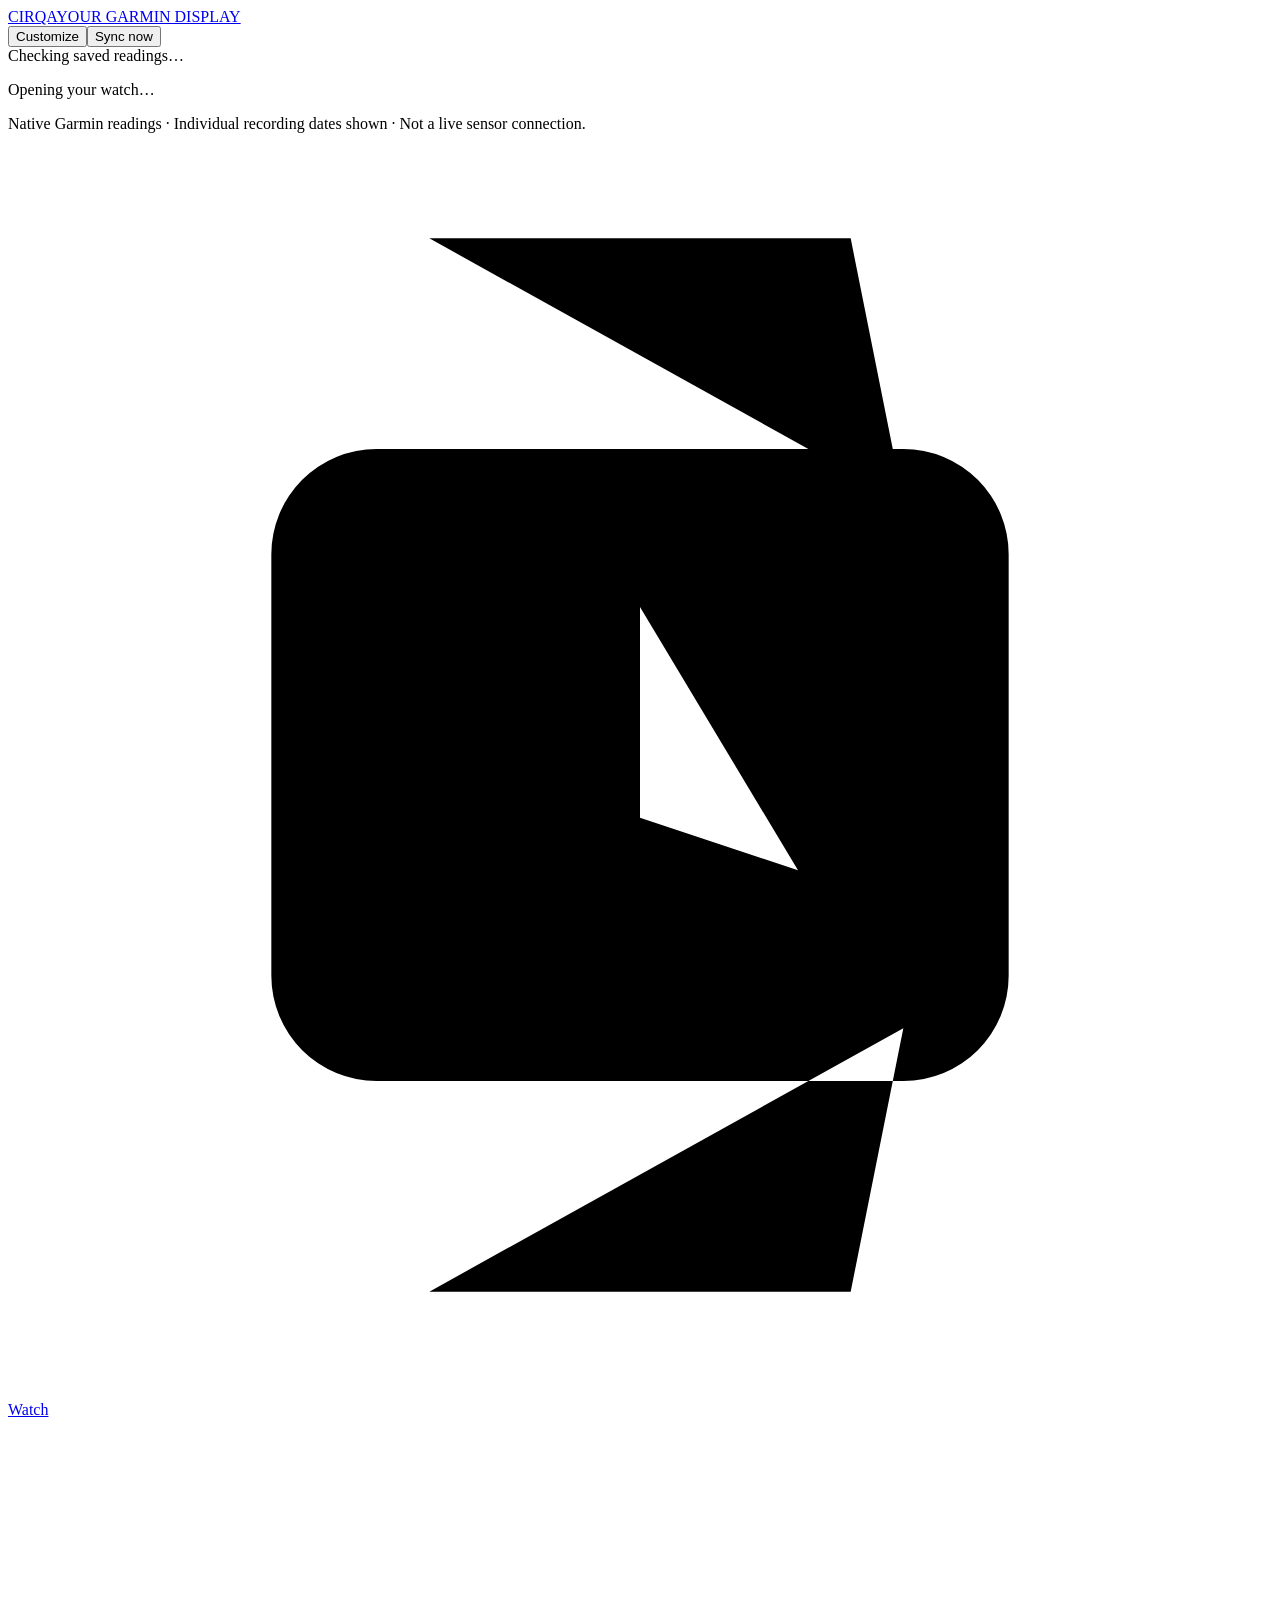
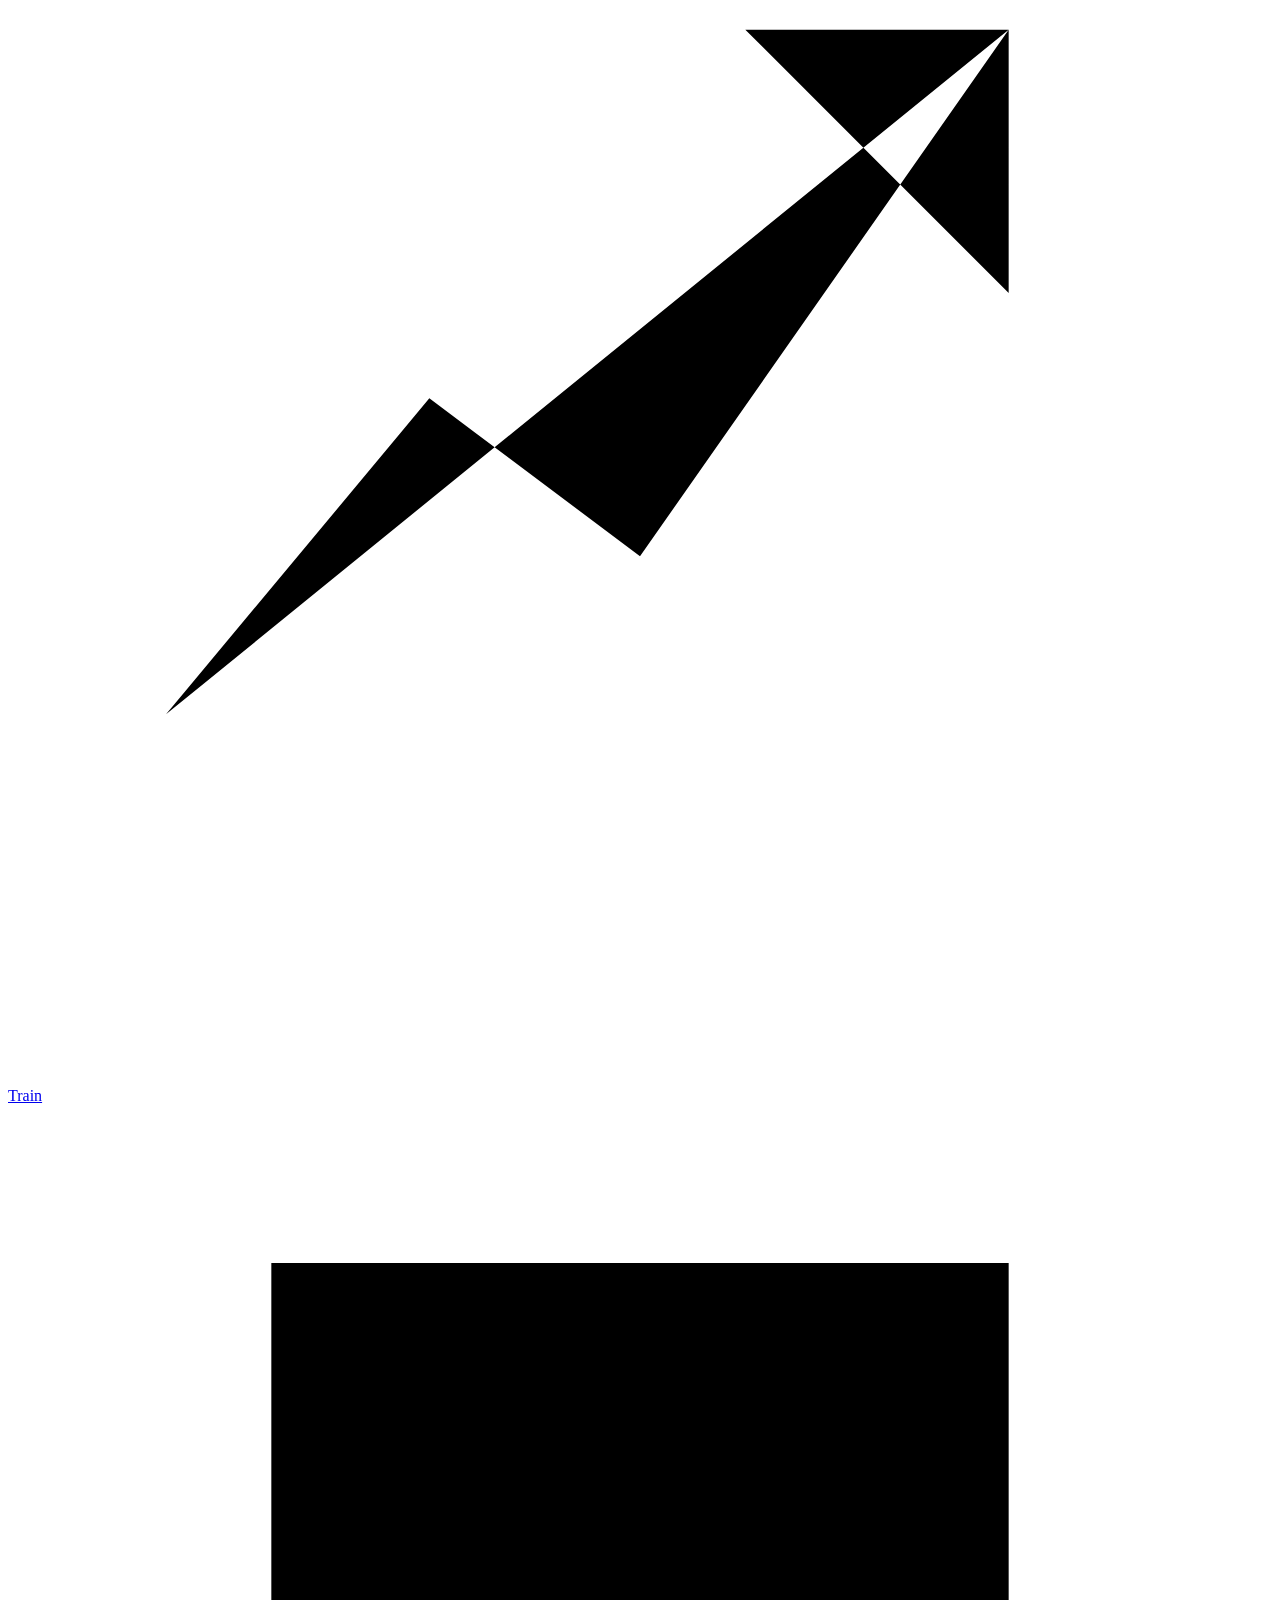
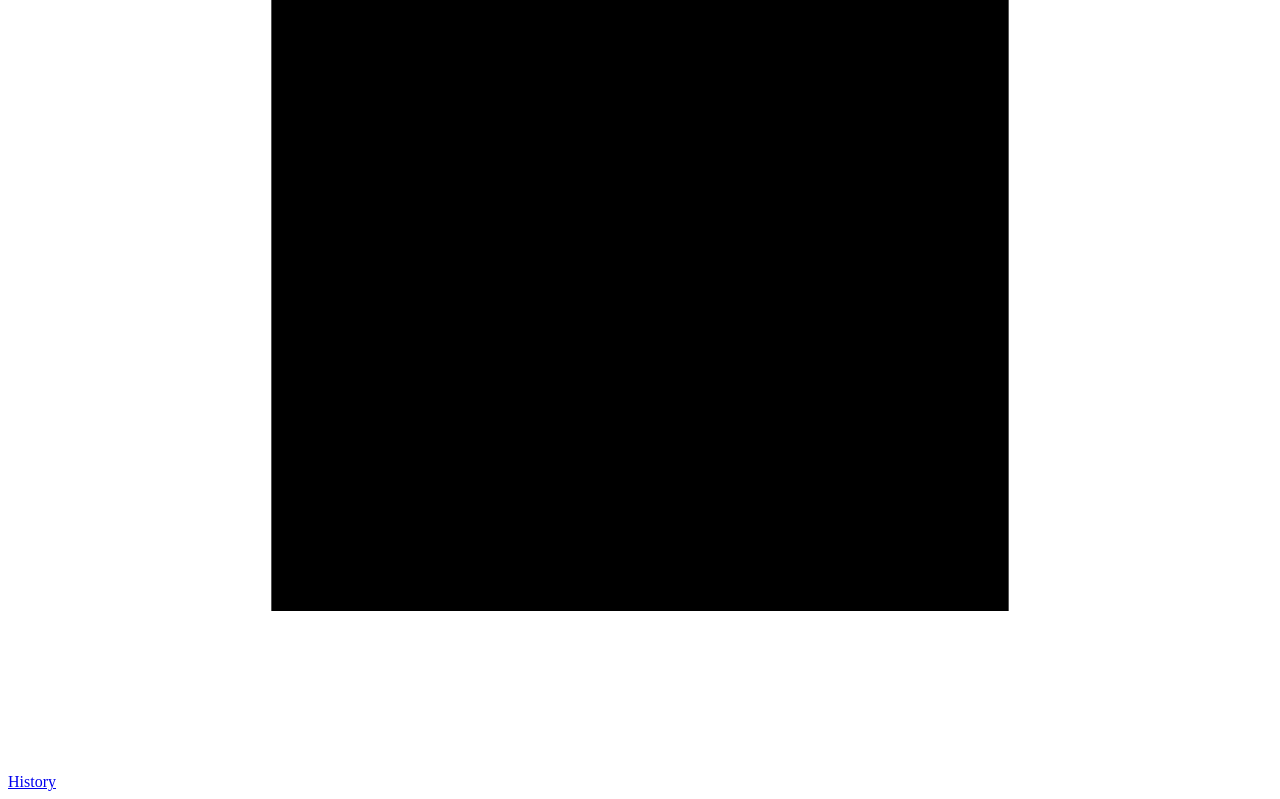
==== commit a5789c37: "Build watch-first CIRQA display with native metric timelines" ====
--- a/dashboard/index.html
+++ b/dashboard/index.html
@@ -6,1445 +6,87 @@
       name="viewport"
       content="width=device-width,initial-scale=1,viewport-fit=cover"
     />
-    <title>CIRQA · Garmin dashboard</title>
-    <meta name="theme-color" content="#204e40" />
+    <title>CIRQA · Watch</title>
+    <meta name="theme-color" content="#080a0d" />
     <meta name="apple-mobile-web-app-capable" content="yes" />
     <meta name="apple-mobile-web-app-title" content="CIRQA" />
     <link rel="manifest" href="/manifest.webmanifest" />
     <link rel="apple-touch-icon" href="/apple-touch-icon.png" />
+    <link rel="stylesheet" href="/watch.css" />
     <script src="/pwa.js" defer></script>
-    <style>
-      :root {
-        --bg: #f3f6fb;
-        --paper: #fff;
-        --ink: #14213b;
-        --muted: #56657a;
-        --line: #e1e7ef;
-        --green: #246bfd;
-        --blue: #246bfd;
-        --amber: #bb7b2c;
-        --violet: #9270d8;
-        color-scheme: light;
-      }
-      * {
-        box-sizing: border-box;
-      }
-      body {
-        margin: 0;
-        background: var(--bg);
-        color: var(--ink);
-        font:
-          14px/1.5 Inter,
-          ui-sans-serif,
-          -apple-system,
-          BlinkMacSystemFont,
-          "Segoe UI",
-          sans-serif;
-      }
-      main {
-        max-width: 1160px;
-        margin: auto;
-        padding: 24px 32px 48px;
-      }
-      button,
-      select {
-        font: inherit;
-        color: inherit;
-      }
-      button {
-        cursor: pointer;
-        background: #fff;
-        border: 1px solid var(--line);
-        border-radius: 12px;
-        padding: 10px 15px;
-        font-size: 12px;
-        font-weight: 650;
-        min-height: 42px;
-      }
-      button:hover {
-        background: #edf2fc;
-      }
-      button:disabled {
-        opacity: 0.55;
-        cursor: wait;
-      }
-      button:focus-visible,
-      summary:focus-visible,
-      select:focus-visible,
-      a:focus-visible {
-        outline: 3px solid #729bff;
-        outline-offset: 3px;
-      }
-      a {
-        color: var(--blue);
-        text-underline-offset: 4px;
-      }
-      header {
-        display: flex;
-        align-items: center;
-        gap: 16px;
-        padding-bottom: 22px;
-      }
-      .brand {
-        font-size: 25px;
-        font-weight: 850;
-        letter-spacing: -1px;
-        margin-right: auto;
-      }
-      .brand span {
-        display: block;
-        color: var(--muted);
-        font-size: 9px;
-        font-weight: 650;
-        letter-spacing: 1.5px;
-        margin-top: 3px;
-      }
-      .sync {
-        display: flex;
-        align-items: center;
-        gap: 12px;
-        font-size: 10px;
-        color: var(--muted);
-      }
-      .sync button {
-        color: var(--blue);
-        background: #e4ecff;
-        border-color: transparent;
-      }
-      .app-nav {
-        display: flex;
-        gap: 8px;
-        border-bottom: 1px solid var(--line);
-        padding-bottom: 14px;
-        margin-bottom: 25px;
-      }
-      .app-nav a {
-        display: flex;
-        align-items: center;
-        gap: 8px;
-        padding: 9px 18px;
-        border-radius: 100px;
-        color: var(--muted);
-        text-decoration: none;
-        font-size: 13px;
-        font-weight: 650;
-      }
-      .app-nav a[aria-current="page"] {
-        background: #e2ebff;
-        color: #154dc3;
-      }
-      .app-nav svg {
-        width: 20px;
-        height: 20px;
-        fill: none;
-        stroke: currentColor;
-        stroke-width: 1.7;
-        stroke-linecap: round;
-        stroke-linejoin: round;
-      }
-      h1 {
-        font-size: 36px;
-        letter-spacing: -1.4px;
-        line-height: 1.15;
-        margin: 24px 0 8px;
-        font-weight: 750;
-      }
-      h2 {
-        font-size: 23px;
-        letter-spacing: -0.7px;
-        margin: 0;
-        line-height: 1.3;
-      }
-      h3 {
-        font-size: 13px;
-        font-weight: 650;
-        margin: 0;
-      }
-      .sub,
-      .note {
-        font-size: 11px;
-        color: var(--muted);
-      }
-      .sub {
-        margin: 0 0 20px;
-      }
-      .hero {
-        display: grid;
-        grid-template-columns: 1.25fr 1fr 1fr;
-        gap: 16px;
-      }
-      .card {
-        background: var(--paper);
-        border: 0;
-        border-radius: 24px;
-        padding: 24px;
-        min-width: 0;
-      }
-      .hero .card {
-        display: flex;
-        flex-direction: column;
-      }
-      .hero .primary {
-        background: #12213b;
-        --ink: #fff;
-        --muted: #b9c8dd;
-        color: #fff;
-        display: grid;
-        grid-template-columns: 140px minmax(0, 1fr);
-        column-gap: 16px;
-        align-items: center;
-      }
-      .readiness-ring {
-        position: relative;
-        width: 140px;
-        height: 140px;
-        grid-column: 1;
-        grid-row: 2;
-      }
-      .readiness-ring svg {
-        width: 100%;
-        height: 100%;
-      }
-      .readiness-value {
-        position: absolute;
-        inset: 0;
-        display: flex;
-        flex-direction: column;
-        justify-content: center;
-        align-items: center;
-      }
-      .readiness-value strong {
-        font-size: 53px;
-        line-height: 1;
-        letter-spacing: -2.5px;
-        font-weight: 700;
-      }
-      .readiness-value small {
-        font-size: 10px;
-        color: var(--muted);
-        margin-top: 6px;
-      }
-      .primary > .eyebrow {
-        grid-column: 1/-1;
-        margin-bottom: 15px;
-      }
-      .readiness-meta {
-        grid-column: 2;
-        grid-row: 2;
-      }
-      .primary .state {
-        color: #d3f56a;
-        font-size: 17px;
-        font-weight: 650;
-      }
-      .readiness-meta .note {
-        font-size: 10px;
-        margin-top: 9px;
-      }
-      .primary .mini {
-        grid-column: 1/-1;
-        color: #d3f56a;
-        width: 100%;
-        margin-top: 16px;
-      }
-      .primary .pair {
-        margin-top: 14px;
-        font-size: 10px;
-        flex-direction: column;
-        gap: 4px;
-      }
-      .hero .card:nth-child(2) {
-        background: #dff3ec;
-      }
-      .hero .card:nth-child(3) {
-        background: #eae5fb;
-      }
-      .eyebrow {
-        color: var(--muted);
-        font-size: 10px;
-        text-transform: uppercase;
-        letter-spacing: 1.15px;
-        font-weight: 700;
-      }
-      .number {
-        font-size: 48px;
-        font-weight: 700;
-        line-height: 1.15;
-        letter-spacing: -2px;
-        font-variant-numeric: tabular-nums;
-        margin: 16px 0 8px;
-      }
-      .number small {
-        font-size: 12px;
-        font-weight: 400;
-        letter-spacing: 0;
-        color: var(--muted);
-        margin-left: 6px;
-      }
-      .rail {
-        height: 6px;
-        background: #c9e2d8;
-        border-radius: 10px;
-        overflow: hidden;
-        margin: 15px 0 8px;
-      }
-      .rail i {
-        display: block;
-        height: 100%;
-        background: #2d9d80 !important;
-        border-radius: 10px;
-      }
-      .pair {
-        display: flex;
-        justify-content: space-between;
-        gap: 8px;
-        font-size: 11px;
-        color: var(--muted);
-      }
-      .pair b {
-        color: var(--ink);
-        font-weight: 650;
-      }
-      .stagebar {
-        display: flex;
-        height: 16px;
-        gap: 2px;
-        overflow: hidden;
-        border-radius: 6px;
-        margin: 15px 0 10px;
-      }
-      .stages {
-        display: grid;
-        grid-template-columns: 1fr 1fr;
-        gap: 6px 10px;
-        font-size: 10px;
-      }
-      .stages span {
-        display: inline-block;
-        width: 6px;
-        height: 6px;
-        margin-right: 5px;
-        border-radius: 2px;
-      }
-      .sleep-details {
-        margin-top: 12px;
-      }
-      .sleep-details summary {
-        font-size: 10px;
-      }
-      .hero .mini {
-        margin-top: auto;
-        padding-top: 15px;
-      }
-      .score-axis {
-        display: flex;
-        justify-content: space-between;
-        font-size: 9px;
-        color: var(--muted);
-        margin-bottom: 8px;
-      }
-      .train-link {
-        display: flex;
-        justify-content: space-between;
-        align-items: center;
-        gap: 18px;
-        text-decoration: none;
-        color: var(--ink);
-        background: #e2eaff;
-        border-radius: 20px;
-        padding: 20px 24px;
-        margin: 18px 0 26px;
-      }
-      .train-link strong {
-        display: block;
-        font-size: 16px;
-        letter-spacing: -0.3px;
-      }
-      .train-link small {
-        display: block;
-        font-size: 11px;
-        color: #52678a;
-        margin-top: 5px;
-      }
-      .train-link > span:last-child {
-        font-size: 22px;
-        color: var(--blue);
-      }
-      .metrics {
-        display: grid;
-        grid-template-columns: repeat(3, minmax(0, 1fr));
-        gap: 14px;
-        margin-top: 18px;
-      }
-      .metrics .card {
-        padding: 20px;
-      }
-      .metric-card {
-        display: flex;
-        flex-direction: column;
-      }
-      .metric-title {
-        display: flex;
-        gap: 9px;
-        align-items: center;
-      }
-      .metric-icon {
-        width: 29px;
-        height: 29px;
-        padding: 5px;
-        border-radius: 9px;
-        background: #edf2fb;
-        color: var(--series);
-        flex-shrink: 0;
-      }
-      .metric-icon svg {
-        width: 100%;
-        height: 100%;
-        display: block;
-      }
-      .metric-card .number {
-        font-size: 35px;
-        letter-spacing: -1.5px;
-        margin-top: 14px;
-      }
-      .metric-card .mini {
-        margin-top: auto;
-        padding-top: 16px;
-      }
-      .mini {
-        color: var(--series, var(--blue));
-      }
-      .mini svg {
-        display: block;
-        width: 100%;
-        height: 52px;
-      }
-      .mini-caption {
-        display: flex;
-        justify-content: space-between;
-        gap: 5px;
-        color: var(--muted);
-        font-size: 9px;
-        margin-top: 4px;
-      }
-      .mini .empty {
-        font-size: 11px;
-        padding: 12px 0;
-      }
-      .goal {
-        margin-top: 12px;
-      }
-      .goal .rail {
-        margin: 7px 0;
-        height: 5px;
-      }
-      .goal-label {
-        font-size: 10px;
-        color: var(--muted);
-      }
-      .native {
-        display: flex;
-        flex-wrap: wrap;
-        gap: 18px 30px;
-        padding: 22px;
-        border-radius: 20px;
-        background: #e8edf6;
-        margin-top: 18px;
-      }
-      .native > div {
-        flex: 1 1 130px;
-      }
-      .native b {
-        display: block;
-        font-size: 21px;
-        font-weight: 650;
-        letter-spacing: -0.5px;
-      }
-      .native small {
-        font-size: 10px;
-      }
-      .section {
-        margin-top: 26px;
-      }
-      .sectionhead {
-        display: flex;
-        justify-content: space-between;
-        align-items: center;
-        gap: 12px;
-        margin-bottom: 18px;
-      }
-      .sectionhead a {
-        font-size: 12px;
-        font-weight: 600;
-        text-decoration: none;
-      }
-      .disclosure {
-        border-top: 1px solid var(--line);
-        padding-top: 20px;
-      }
-      .disclosure > summary {
-        font-size: 20px;
-        letter-spacing: -0.4px;
-        font-weight: 650;
-        list-style: none;
-        display: flex;
-        align-items: center;
-        justify-content: space-between;
-      }
-      .disclosure > summary:after {
-        content: "+";
-        font-size: 23px;
-        color: var(--blue);
-        font-weight: 400;
-      }
-      .disclosure[open] > summary:after {
-        content: "−";
-      }
-      .disclosure .sectionhead {
-        margin-top: 20px;
-      }
-      .segments {
-        display: flex;
-        gap: 3px;
-        background: #e7edf6;
-        border-radius: 12px;
-        padding: 4px;
-      }
-      .segments button {
-        border: 0;
-        background: none;
-        font-size: 11px;
-        padding: 6px 12px;
-        min-height: 34px;
-      }
-      .segments button[aria-pressed="true"] {
-        background: #fff;
-        color: var(--blue);
-      }
-      .charts {
-        display: grid;
-        grid-template-columns: repeat(2, minmax(0, 1fr));
-        gap: 16px;
-      }
-      .chart {
-        padding: 22px;
-      }
-      .charthead {
-        display: flex;
-        justify-content: space-between;
-        align-items: baseline;
-        gap: 10px;
-      }
-      .charthead strong {
-        font-size: 26px;
-        font-weight: 650;
-        letter-spacing: -0.7px;
-        font-variant-numeric: tabular-nums;
-      }
-      .chart svg {
-        width: 100%;
-        height: auto;
-        display: block;
-        overflow: visible;
-      }
-      .chart text {
-        font-family: inherit;
-        font-size: 11px;
-        fill: var(--muted);
-      }
-      .chart text.label {
-        fill: var(--ink);
-        font-size: 12px;
-        font-weight: 600;
-      }
-      .chart .note {
-        min-height: 18px;
-      }
-      .chart details {
-        font-size: 11px;
-        color: var(--muted);
-        margin-top: 8px;
-      }
-      .chart table {
-        width: 100%;
-        border-collapse: collapse;
-      }
-      .chart td {
-        padding: 5px;
-        border-bottom: 1px solid var(--line);
-      }
-      summary {
-        cursor: pointer;
-      }
-      #activities {
-        display: grid;
-        gap: 8px;
-      }
-      .activity {
-        display: grid;
-        grid-template-columns: 95px 1fr 90px 90px;
-        gap: 18px;
-        align-items: center;
-        padding: 18px 22px;
-        border-radius: 17px;
-        background: white;
-        text-decoration: none;
-        color: var(--ink);
-      }
-      .activity:hover {
-        background: #e8eef9;
-      }
-      .activity .when {
-        font-size: 10px;
-      }
-      .activity .when small {
-        display: block;
-      }
-      .activity > div:nth-child(2) {
-        font-size: 13px;
-        font-weight: 600;
-      }
-      .activity .value {
-        text-align: right;
-        font-size: 20px;
-        letter-spacing: -0.5px;
-        font-variant-numeric: tabular-nums;
-      }
-      .activity small {
-        font-size: 10px;
-        color: var(--muted);
-        letter-spacing: 0;
-      }
-      .activity .hr {
-        font-size: 13px;
-        color: var(--muted);
-      }
-      .error {
-        padding: 16px;
-        border-radius: 12px;
-        background: #fff0db;
-        color: #785516;
-        margin: 16px 0;
-      }
-      .empty {
-        color: var(--muted);
-        padding: 22px 0;
-        font-size: 12px;
-      }
-      .unavailable {
-        font-size: 11px;
-        color: var(--muted);
-        margin-top: 20px;
-      }
-      footer {
-        display: flex;
-        justify-content: space-between;
-        gap: 20px;
-        border-top: 1px solid var(--line);
-        margin-top: 32px;
-        padding-top: 18px;
-        font-size: 10px;
-        color: var(--muted);
-      }
-      .loading {
-        padding: 50px 0;
-        color: var(--muted);
-      }
-      [hidden] {
-        display: none !important;
-      }
-      @media (max-width: 1000px) {
-        .hero {
-          grid-template-columns: 1fr 1fr;
-        }
-        .hero .primary {
-          grid-column: 1/-1;
-          grid-template-columns: 140px 1fr 1.2fr;
-          gap: 10px 24px;
-        }
-        .primary > .eyebrow {
-          grid-column: 1/3;
-          margin: 0;
-        }
-        .readiness-ring {
-          grid-row: 2;
-        }
-        .readiness-meta {
-          grid-row: 2;
-        }
-        .hero .primary .mini {
-          grid-column: 3;
-          grid-row: 1/3;
-          margin: 0;
-          padding: 0;
-        }
-        .metrics {
-          grid-template-columns: repeat(2, minmax(0, 1fr));
-        }
-      }
-      @media (max-width: 760px) {
-        main {
-          padding: 20px 20px calc(98px + env(safe-area-inset-bottom));
-        }
-        header {
-          gap: 6px;
-          padding-bottom: 10px;
-        }
-        .brand {
-          font-size: 23px;
-        }
-        .brand span {
-          font-size: 8px;
-          letter-spacing: 1.1px;
-        }
-        .sync {
-          flex-direction: column;
-          align-items: flex-end;
-          gap: 5px;
-          font-size: 9px;
-        }
-        .sync button {
-          font-size: 10px;
-          padding: 8px 11px;
-          min-height: 34px;
-        }
-        header > button {
-          font-size: 10px !important;
-          padding: 7px !important;
-          min-height: 34px;
-        }
-        .app-nav {
-          position: fixed;
-          bottom: 0;
-          left: 0;
-          right: 0;
-          z-index: 5;
-          justify-content: space-around;
-          margin: 0;
-          padding: 9px 12px calc(9px + env(safe-area-inset-bottom));
-          background: #ffffffed;
-          backdrop-filter: blur(16px);
-          border-top: 1px solid var(--line);
-          border-bottom: 0;
-        }
-        .app-nav a {
-          flex: 1;
-          flex-direction: column;
-          gap: 4px;
-          font-size: 10px;
-          padding: 6px 4px;
-          border-radius: 14px;
-          max-width: 110px;
-        }
-        .app-nav svg {
-          width: 21px;
-          height: 21px;
-        }
-        h1 {
-          font-size: 30px;
-          margin: 20px 0 7px;
-          letter-spacing: -1px;
-        }
-        .sub {
-          font-size: 10px;
-          margin-bottom: 18px;
-        }
-        .hero {
-          gap: 12px;
-        }
-        .card {
-          padding: 18px;
-          border-radius: 21px;
-        }
-        .hero .primary {
-          grid-template-columns: 130px minmax(0, 1fr);
-          gap: 8px 14px;
-          padding: 22px;
-        }
-        .readiness-ring {
-          width: 130px;
-          height: 130px;
-        }
-        .hero .primary .mini {
-          grid-column: 1/-1;
-          grid-row: 3;
-          margin-top: 5px;
-          padding: 0;
-        }
-        .primary .mini svg {
-          height: 36px;
-        }
-        .primary .eyebrow {
-          font-size: 9px;
-        }
-        .primary .state {
-          font-size: 17px;
-        }
-        .readiness-meta .note {
-          font-size: 9px;
-        }
-        .primary .pair {
-          font-size: 10px;
-          margin-top: 12px;
-        }
-        .eyebrow {
-          font-size: 9px;
-          letter-spacing: 0.8px;
-        }
-        .hero .number {
-          font-size: 39px;
-          margin: 12px 0 8px;
-        }
-        .hero .number small {
-          font-size: 10px;
-        }
-        .hero .note,
-        .hero .pair {
-          font-size: 9px;
-        }
-        .hero .mini svg {
-          height: 40px;
-        }
-        .hero .mini-caption {
-          font-size: 8px;
-          flex-wrap: wrap;
-        }
-        .hero .stagebar {
-          height: 13px;
-        }
-        .hero .stages {
-          grid-template-columns: 1fr;
-          font-size: 9px;
-        }
-        .hero .sleep-number {
-          font-size: 30px;
-        }
-        .hero .mini {
-          padding-top: 12px;
-        }
-        .train-link {
-          padding: 18px 20px;
-          margin: 14px 0 24px;
-        }
-        .train-link strong {
-          font-size: 15px;
-        }
-        .train-link small {
-          font-size: 10px;
-        }
-        .metrics {
-          gap: 12px;
-        }
-        .metrics .card {
-          padding: 17px 14px;
-        }
-        .metric-title {
-          gap: 6px;
-          align-items: flex-start;
-        }
-        .metric-title h3 {
-          font-size: 11px;
-        }
-        .metric-icon {
-          width: 24px;
-          height: 24px;
-          padding: 4px;
-        }
-        .metric-card .number {
-          font-size: 29px;
-        }
-        .metric-card .number small {
-          font-size: 11px;
-        }
-        .mini-caption {
-          flex-wrap: wrap;
-          font-size: 8px;
-        }
-        .metric-card .note {
-          font-size: 10px;
-        }
-        .metric-card .mini svg {
-          height: 45px;
-        }
-        .charts {
-          grid-template-columns: 1fr;
-        }
-        .chart {
-          padding: 20px 16px;
-        }
-        .charthead strong {
-          font-size: 24px;
-        }
-        .sectionhead {
-          flex-wrap: wrap;
-        }
-        .sectionhead h2 {
-          font-size: 21px;
-        }
-        .disclosure > summary {
-          font-size: 19px;
-        }
-        .native {
-          gap: 16px;
-          padding: 18px;
-        }
-        .activity {
-          grid-template-columns: 1fr 65px;
-          gap: 5px 10px;
-          padding: 16px 18px;
-        }
-        .activity .when {
-          grid-column: 1/-1;
-          display: flex;
-          gap: 8px;
-        }
-        .activity .value {
-          font-size: 18px;
-        }
-        .activity .hr {
-          grid-column: 1/-1;
-          text-align: left;
-          font-size: 11px;
-        }
-        .activity > div:nth-child(2) {
-          font-size: 13px;
-        }
-        .section {
-          margin-top: 24px;
-        }
-        footer {
-          display: block;
-          font-size: 9px;
-        }
-        footer > span {
-          display: block;
-          margin-bottom: 10px;
-        }
-      }
-    </style>
+    <script src="/watch.js" defer></script>
   </head>
   <body>
-    <main>
-      <header>
-        <div class="brand">CIRQA<span>TRAINING COMPANION</span></div>
-        <div class="sync">
-          <span id="syncStatus">Checking data…</span
+    <div class="shell">
+      <header class="topbar">
+        <a class="brand" href="/">CIRQA<span>YOUR GARMIN DISPLAY</span></a>
+        <div class="header-actions">
+          <button id="customize" aria-haspopup="dialog" type="button">
+            Customize</button
           ><button id="refresh" type="button">Sync now</button>
         </div>
       </header>
-      <nav class="app-nav" aria-label="Main navigation">
-        <a href="/" aria-current="page"
-          ><svg viewBox="0 0 24 24" aria-hidden="true">
-            <path d="m3 11 9-8 9 8M5 10v11h5v-7h4v7h5V10" /></svg
-          >Today</a
-        ><a href="/training"
-          ><svg viewBox="0 0 24 24" aria-hidden="true">
-            <path d="m5 17 4-6 4 2 3-6M3 17h3m8-10h3v3M11 4h2" /></svg
-          >Training</a
-        ><a href="/activities"
-          ><svg viewBox="0 0 24 24" aria-hidden="true">
-            <path d="M5 4h14v17H5zM8 8h8M8 12h8M8 16h5" /></svg
-          >Activities</a
+      <div class="sync-line">
+        <span class="sync-dot" aria-hidden="true"></span
+        ><span id="syncStatus" role="status">Checking saved readings…</span>
+      </div>
+      <div id="error" class="error" role="alert" hidden></div>
+      <main id="content"><p class="empty">Opening your watch…</p></main>
+      <footer>
+        Native Garmin readings · Individual recording dates shown · Not a live
+        sensor connection.
+      </footer>
+    </div>
+    <nav class="app-nav" aria-label="Main navigation">
+      <a href="/" aria-current="page"
+        ><svg viewBox="0 0 24 24" aria-hidden="true">
+          <path
+            d="M8 2h8l1 5m-9 15h8l1-5M7 6h10a2 2 0 0 1 2 2v8a2 2 0 0 1-2 2H7a2 2 0 0 1-2-2V8a2 2 0 0 1 2-2Zm5 3v4l3 1"
+          /></svg
+        >Watch</a
+      ><a href="/training"
+        ><svg viewBox="0 0 24 24" aria-hidden="true">
+          <path d="m3 17 5-6 4 3 7-10m-5 0h5v5M3 21h18" /></svg
+        >Train</a
+      ><a href="/activities"
+        ><svg viewBox="0 0 24 24" aria-hidden="true">
+          <path d="M5 3h14v18H5zM8 7h8M8 12h8M8 17h5" /></svg
+        >History</a
+      >
+    </nav>
+    <dialog id="custom-dialog" aria-labelledby="custom-title">
+      <div class="dialog-head">
+        <div>
+          <p class="eyebrow">MAKE IT YOURS</p>
+          <h2 id="custom-title">Your watch</h2>
+        </div>
+        <button
+          type="button"
+          id="custom-close"
+          aria-label="Close watch settings"
         >
-      </nav>
-      <div id="error" class="error" role="alert" hidden></div>
-      <div id="content" aria-live="polite">
-        <div class="loading">Loading your Garmin data…</div>
+          ×
+        </button>
       </div>
-      <footer>
-        <span
-          >From Garmin Connect · stored on this PC.<br />Older history may
-          include other Garmin devices.</span
-        ><span
-          >Cloud refresh every 30 minutes while open.<br />Sync your CIRQA in
-          the iPhone app to upload new readings.</span
-        >
-      </footer>
-    </main>
-    <script>
-      "use strict";
-      const $ = (id) => document.getElementById(id),
-        esc = (v) =>
-          String(v ?? "").replace(
-            /[&<>"']/g,
-            (c) =>
-              ({
-                "&": "&amp;",
-                "<": "&lt;",
-                ">": "&gt;",
-                '"': "&quot;",
-                "'": "&#39;",
-              })[c],
-          );
-      const valid = (v) =>
-        typeof v === "number" && Number.isFinite(v) && v >= 0;
-      const num = (v, d = 0) =>
-        valid(v)
-          ? v.toLocaleString(undefined, { maximumFractionDigits: d })
-          : "—";
-      const hours = (s) =>
-        valid(s)
-          ? `${Math.floor(Math.round(s / 60) / 60)}h ${Math.round(s / 60) % 60}m`
-          : "—";
-      const dateLabel = (d) =>
-        new Date(d + "T12:00:00").toLocaleDateString(undefined, {
-          day: "numeric",
-          month: "short",
-        });
-      const words = (v) =>
-        typeof v === "string"
-          ? v
-              .toLowerCase()
-              .replace(/_\d+$/, "")
-              .replace(/_/g, " ")
-              .replace(/^./, (c) => c.toUpperCase())
-          : "";
-      let days = [],
-        overview = {},
-        activities = [],
-        range = 7,
-        refreshing = false,
-        syncPending = false,
-        hosting = "local",
-        lastLoaded = 0,
-        lastStatus = {},
-        dataSignature = "";
-      const latest = (k) =>
-        [...days].reverse().find((d) => valid(d[k])) || null;
-      const stamp = (d) =>
-        d
-          ? `${dateLabel(d.date)}${d.date === overview.today ? " · today" : ""}`
-          : "Not available from Garmin";
-      const recorded = (d, key) =>
-        `${stamp(d)}${d?.[key] ? " · " + d[key].slice(11, 16) : ""}`;
-      const rail = (v, color = "var(--green)") =>
-        valid(v)
-          ? `<div class="rail"><i style="width:${Math.max(0, Math.min(100, v))}%;background:${color}"></i></div>`
-          : "";
-      const stages = [
-        ["sleep_deep_s", "Deep", "#527ca4"],
-        ["sleep_rem_s", "REM", "#857ba8"],
-        ["sleep_light_s", "Light", "#b2c6d4"],
-        ["sleep_awake_s", "Awake", "#d8b481"],
-      ];
-      const seriesColor = (k) =>
-        ({
-          resting_hr: "#b47a56",
-          stress_avg: "#a97825",
-          hrv_last_night: "#527ca4",
-          respiration_avg: "#857ba8",
-          spo2_avg: "#527ca4",
-          sleep_hours: "#527ca4",
-          active_calories: "#a97825",
-        })[k] || "#34705d";
-      function metricIcon(k) {
-        const paths = {
-          resting_hr: "M3 12h4l3-7 4 14 3-7h4",
-          hrv_last_night: "M3 12h3l3-5 3 10 3-10 3 5h3",
-          stress_avg: "M4 17V9m5 8V5m6 12v-7m5 7V3",
-          steps: "M7 3v7m-2 0h4v5H5zm12-1v7m-2 0h4v5h-4z",
-          respiration_avg:
-            "M12 3v9m0-4C5 5 3 11 3 17c0 4 7 3 7-1v-4m2-4c7-3 9 3 9 9 0 4-7 3-7-1v-4",
-          active_calories:
-            "M13 3c2 6-5 6-2 10 2 0 3-2 3-4 7 7 4 12-2 12S3 15 7 10c0 3 2 3 2 3-2-5 4-7 4-10",
-          spo2_avg: "M12 3C9 8 5 12 5 16a7 7 0 0 0 14 0c0-4-4-8-7-13z",
-        };
-        return `<span class="metric-icon" aria-hidden="true"><svg viewBox="0 0 24 24" fill="none" stroke="currentColor" stroke-width="1.6" stroke-linecap="round" stroke-linejoin="round"><path d="${paths[k] || paths.hrv_last_night}"/></svg></span>`;
-      }
-      function miniTrend(k, title, unit, bars = false) {
-        const end = overview.today || days.at(-1)?.date;
-        if (!end)
-          return '<div class="mini"><div class="empty">No recorded history yet.</div></div>';
-        const endMs = Date.parse(end + "T12:00:00Z");
-        const byDate = new Map(days.map((d) => [d.date, d]));
-        const rows = Array.from({ length: 7 }, (_, i) => {
-          const date = new Date(endMs - (6 - i) * 86400000)
-            .toISOString()
-            .slice(0, 10);
-          return { date, value: byDate.get(date)?.[k] };
-        });
-        const observed = rows.filter((d) => valid(d.value));
-        const caption = `<div class="mini-caption"><span>${esc(dateLabel(rows[0].date))}–${esc(dateLabel(end))}</span><span>${observed.length}/7 days recorded</span></div>`;
-        if (!observed.length)
-          return `<div class="mini"><div class="empty">No readings in the last 7 days.</div>${caption}</div>`;
-        const fixed = [
-          "training_readiness",
-          "body_battery_current",
-          "sleep_score",
-          "stress_avg",
-        ].includes(k);
-        const min =
-          bars || fixed
-            ? 0
-            : Math.max(0, Math.min(...observed.map((d) => d.value)) - 2);
-        const max = fixed
-          ? 100
-          : Math.max(min + 1, ...observed.map((d) => d.value));
-        const x = (i) => 12 + i * 38;
-        const y = (v) => 49 - ((v - min) / (max - min)) * 40;
-        let svg = '<path d="M12 50H240" stroke="currentColor" opacity=".15"/>';
-        let prev = null;
-        rows.forEach((d, i) => {
-          if (!valid(d.value)) {
-            prev = null;
-            return;
-          }
-          const label = `${dateLabel(d.date)}: ${num(d.value, 1)} ${unit}`;
-          if (bars) {
-            svg += `<rect x="${x(i) - 9}" y="${y(d.value)}" width="18" height="${Math.max(1, 50 - y(d.value))}" rx="3" fill="currentColor" opacity="${i === 6 ? 1 : 0.5}"><title>${esc(label)}</title></rect>`;
-          } else {
-            if (prev !== null)
-              svg += `<path d="M${x(prev)} ${y(rows[prev].value)}L${x(i)} ${y(d.value)}" fill="none" stroke="currentColor" stroke-width="2"/>`;
-            svg += `<circle cx="${x(i)}" cy="${y(d.value)}" r="${i === 6 ? 4 : 2.5}" fill="currentColor"><title>${esc(label)}</title></circle>`;
-            prev = i;
-          }
-        });
-        return `<div class="mini" style="--series:${seriesColor(k)}"><svg viewBox="0 0 252 58" role="img" aria-label="${esc(title)}: ${observed.length} recorded days in the last 7 days. Gaps indicate missing readings.">${svg}</svg>${caption}</div>`;
-      }
-      function metric(k, title, unit, detail = "") {
-        const d = latest(k);
-        const goal =
-          k === "steps" &&
-          valid(d?.steps_goal) &&
-          d.steps_goal > 0 &&
-          valid(d.steps)
-            ? `<div class="goal"><div class="goal-label">${num((d.steps / d.steps_goal) * 100)}% of Garmin step goal · ${esc(stamp(d))}</div>${rail((d.steps / d.steps_goal) * 100)}</div>`
-            : "";
-        return `<article class="card metric-card" style="--series:${seriesColor(k)}"><div class="metric-title">${metricIcon(k)}<h3>${title}</h3></div><div class="number">${num(d?.[k], k === "spo2_avg" || k === "respiration_avg" ? 1 : 0)}<small>${unit}</small></div><div class="note">${esc(stamp(d))}</div>${detail ? `<div class="note">${detail}</div>` : ""}${goal}${miniTrend(k, title, unit, ["steps", "active_calories"].includes(k))}</article>`;
-      }
-      function render() {
-        const r = latest("training_readiness"),
-          b = latest("body_battery_current") || latest("body_battery_high"),
-          s = latest("sleep_seconds"),
-          h = latest("hrv_last_night");
-        const sleepTotal = s
-          ? stages.reduce((n, [k]) => n + (valid(s[k]) ? s[k] : 0), 0)
-          : 0;
-        const bodyVal = b?.body_battery_current;
-        const sleepParts = s ? stages.filter(([k]) => valid(s[k])) : [];
-        const native = [
-          ["recovery_time_hours", "Recovery time", "h"],
-          ["acute_load", "Acute load", ""],
-          ["load_ratio", "Load ratio", "×"],
-          ["vo2_max", "VO₂ max", "ml/kg/min"],
-          ["intensity_minutes", "Intensity minutes (vigorous ×2)", "min"],
-          ["total_calories", "Total calories", "kcal"],
-        ]
-          .map(([k, t, u]) => {
-            const d = latest(k);
-            return d
-              ? `<div><span class="note">${t}</span><b>${num(d[k], 1)} <small>${u}</small></b><span class="note">${esc(stamp(d))}</span></div>`
-              : "";
-          })
-          .join("");
-        const status = [...days].reverse().find((d) => d.training_status);
-        const tracked = [
-          ["body_battery_high", "Body Battery"],
-          ["spo2_avg", "Pulse Ox"],
-          ["respiration_avg", "Respiration"],
-          ["hrv_last_night", "HRV"],
-        ];
-        const missing = tracked.filter(([k]) => !latest(k)).map(([, t]) => t);
-        const opened = [...document.querySelectorAll("details[id][open]")].map(
-          (el) => el.id,
-        );
-        $("content").innerHTML =
-          `<h1>Today</h1><p class="sub">${esc(overview.today ? dateLabel(overview.today) : "")} · Garmin Connect · Individual reading times below</p>
- <section class="hero" aria-label="Daily Garmin metrics">
- <article class="card primary"><div class="eyebrow">TRAINING READINESS · GARMIN</div><div class="readiness-ring"><svg viewBox="0 0 140 140" aria-hidden="true"><circle cx="70" cy="70" r="56" fill="none" stroke="#33435b" stroke-width="9"/>${valid(r?.training_readiness) ? `<circle cx="70" cy="70" r="56" fill="none" stroke="#d3f56a" stroke-width="9" stroke-linecap="round" stroke-dasharray="351.86" stroke-dashoffset="${351.86 * (1 - Math.max(0, Math.min(100, r.training_readiness)) / 100)}" transform="rotate(-90 70 70)"/>` : ""}</svg><div class="readiness-value"><strong>${num(r?.training_readiness)}</strong><small>OUT OF 100</small></div></div><div class="readiness-meta"><div class="state">${esc(words(r?.training_readiness_level)) || "Not recorded"}</div><div class="note">${esc(recorded(r, "readiness_updated_at"))}</div>${valid(r?.recovery_time_hours) ? `<div class="pair"><span>Recorded recovery time</span><b>${num(r.recovery_time_hours, 1)} hours</b></div>` : ""}</div></article>
- <article class="card"><div class="eyebrow">BODY BATTERY</div><div class="number">${num(bodyVal)}<small>/ 100</small></div><div class="note">${esc(recorded(b, "body_battery_updated_at"))}</div>${rail(bodyVal)}<div class="pair"><span>High <b>${num(b?.body_battery_high)}</b></span><span>Low <b>${num(b?.body_battery_low)}</b></span></div></article>
- <article class="card"><div class="eyebrow">TIME ASLEEP</div><div class="number sleep-number">${hours(s?.sleep_seconds)}</div><div class="pair"><span>${esc(stamp(s))}</span><span>Score <b>${num(s?.sleep_score)}</b></span></div>${sleepTotal ? `<div class="stagebar">${sleepParts.map(([k, t, c]) => `<div style="width:${(s[k] / sleepTotal) * 100}%;background:${c}" title="${t}: ${hours(s[k])}"></div>`).join("")}</div><details class="sleep-details"><summary>Sleep stages</summary><div class="stages">${sleepParts.map(([k, t, c]) => `<div><span style="background:${c}"></span>${t} <b>${hours(s[k])}</b></div>`).join("")}</div><p class="note">Awake time is not time asleep.</p></details>` : '<div class="note">No recorded sleep stages.</div>'}</article></section>
- <a href="/training" class="train-link"><span><strong>Your HYROX training</strong><small>Suggested runs · Gym demand · Your week</small></span><span aria-hidden="true">→</span></a>
- <details class="section disclosure" id="health-details"><summary>Health & daily movement</summary>
- <section class="metrics" aria-label="Health and movement">${metric("hrv_last_night", "Overnight HRV", "ms", h ? `${esc(words(h.hrv_status))}${valid(h.hrv_weekly_avg) ? ` · 7-day ${num(h.hrv_weekly_avg)} ms` : ""}${valid(h.hrv_baseline_low) && valid(h.hrv_baseline_high) ? ` · Garmin band ${num(h.hrv_baseline_low)}–${num(h.hrv_baseline_high)} ms` : ""}` : "")}${metric("resting_hr", "Resting heart rate", "bpm")}${metric("stress_avg", "Average stress", "/ 100")}${metric("steps", "Steps", "", valid(latest("steps")?.steps_goal) ? `Goal ${num(latest("steps").steps_goal)}` : "")}${latest("spo2_avg") ? metric("spo2_avg", "Pulse Ox", "%") : ""}${latest("respiration_avg") ? metric("respiration_avg", "Respiration", "brpm") : ""}${latest("active_calories") ? metric("active_calories", "Active calories", "kcal") : ""}</section>
- </details>
- ${native || status ? `<details class="section disclosure" id="native-details"><summary>More Garmin metrics</summary><section class="native" aria-label="More Garmin metrics">${status ? `<div><span class="note">Training status</span><b>${esc(words(status.training_status))}</b><span class="note">${esc(stamp(status))}</span></div>` : ""}${native}</section></details>` : ""}
- <details class="section disclosure" id="trends-details"><summary>Trends & history</summary><div class="sectionhead"><div class="note">Recorded values. Gaps remain gaps.</div><div class="segments" aria-label="Chart range">${[7, 28, 90].map((n) => `<button type="button" data-range="${n}" aria-pressed="${range === n}">${n} days</button>`).join("")}</div></div><div id="charts" class="charts"></div></details>
- <section class="section"><div class="sectionhead"><h2>Recent activities</h2><a href="/activities" style="color:var(--green)">All activities &rarr;</a></div><div id="activities"></div><div class="note" style="margin-top:12px">Open a session for charts, laps and zones. Latest 6 sessions; all recordings remain in history.</div></section>
- ${missing.length ? `<details class="unavailable"><summary>Unavailable metrics: ${esc(missing.join(", "))}</summary><p>No readings returned in the stored history. Device support, settings and Garmin Connect uploads determine availability.</p></details>` : ""}`;
-        document.querySelectorAll("[data-range]").forEach(
-          (btn) =>
-            (btn.onclick = () => {
-              range = Number(btn.dataset.range);
-              render();
-              document.querySelector(`[data-range="${range}"]`).focus();
-            }),
-        );
-        renderCharts();
-        opened.forEach((id) => {
-          const element = $(id);
-          if (element) element.open = true;
-        });
-        const heroCards = document.querySelectorAll(".hero .card");
-        [
-          ["training_readiness", "Training readiness", "/100", false],
-          ["body_battery_current", "Body Battery", "/100", false],
-          ["sleep_hours", "Time asleep", "h", true],
-        ].forEach(([key, title, unit, bars], i) => {
-          heroCards[i].insertAdjacentHTML(
-            "beforeend",
-            miniTrend(key, title, unit, bars),
-          );
-        });
-        document
-          .querySelectorAll(".hero .rail")
-          .forEach((el) =>
-            el.insertAdjacentHTML(
-              "afterend",
-              '<div class="score-axis" aria-hidden="true"><span>0</span><span>50</span><span>100</span></div>',
-            ),
-          );
-        document.querySelectorAll("#charts .chart").forEach((el) => {
-          const title = el.querySelector("h3")?.textContent;
-          const spec = chartSpecs.find((s) => s[1] === title);
-          if (spec) el.style.setProperty("--series", spec[4]);
-        });
-        const acts = activities
-          .filter((a) => valid(a.duration_s) && a.duration_s >= 60)
-          .slice(0, 6);
-        $("activities").innerHTML = acts.length
-          ? acts
-              .map(
-                (a) =>
-                  `<a class="activity" href="/activity?id=${encodeURIComponent(a.activity_id)}"><div class="when note">${a.start_local || a.start_iso ? esc(dateLabel((a.start_local || a.start_iso).slice(0, 10))) : "Date unavailable"} <small>${esc((a.start_local || a.start_iso || "").slice(11, 16))}</small></div><div>${esc(a.name || words(a.type) || "Activity")} &rarr;</div><div class="value">${num(a.duration_s / 60)} <small>min</small></div><div class="value hr">${num(a.avg_hr)} <small>bpm</small></div></a>`,
-              )
-              .join("")
-          : '<div class="empty">No recorded activities available.</div>';
-      }
-      const chartSpecs = [
-        ["training_readiness", "Training readiness", "/100", "bar", "#34705d"],
-        [
-          "body_battery_high",
-          "Body Battery · daily range",
-          "/100",
-          "range",
-          "#708d62",
-        ],
-        ["sleep_hours", "Time asleep", "h", "bar", "#527ca4"],
-        ["sleep_score", "Sleep score", "/100", "bar", "#857ba8"],
-        ["hrv_last_night", "Overnight HRV", "ms", "line", "#527ca4"],
-        ["resting_hr", "Resting heart rate", "bpm", "line", "#b47a56"],
-        ["stress_avg", "Average stress", "/100", "bar", "#a97825"],
-        ["steps", "Steps", "steps", "bar", "#708d62"],
-        ["spo2_avg", "Pulse Ox", "%", "line", "#527ca4"],
-        ["respiration_avg", "Respiration", "brpm", "line", "#857ba8"],
-      ];
-      function renderCharts() {
-        const end = overview.today || days.at(-1)?.date;
-        if (!end) {
-          $("charts").innerHTML =
-            '<div class="empty">Sync Garmin Connect to start a history.</div>';
-          return;
-        }
-        const endMs = Date.parse(end + "T12:00:00Z"),
-          start = endMs - (range - 1) * 86400000,
-          byDate = new Map(days.map((d) => [d.date, d]));
-        const rows = Array.from({ length: range }, (_, i) => {
-          const date = new Date(start + i * 86400000)
-            .toISOString()
-            .slice(0, 10);
-          return byDate.get(date) || { date };
-        });
-        $("charts").innerHTML = chartSpecs
-          .filter(([k]) => latest(k))
-          .map(([k, title, unit, type, color]) => {
-            const values = rows.map((d) => (valid(d[k]) ? d[k] : null)),
-              observed = values.filter((v) => v !== null),
-              dec =
-                k === "sleep_hours" ||
-                k === "spo2_avg" ||
-                k === "respiration_avg"
-                  ? 1
-                  : 0;
-            if (!observed.length)
-              return `<article class="card chart"><h3>${title}</h3><div class="empty">No readings in these ${range} days.</div></article>`;
-            const w = 500,
-              height = 200,
-              p = { l: 38, r: 32, t: 30, b: 32 },
-              base = height - p.b;
-            const lo =
-              type === "line"
-                ? Math.max(
-                    0,
-                    Math.min(...observed) -
-                      Math.max(
-                        2,
-                        (Math.max(...observed) - Math.min(...observed)) * 0.25,
-                      ),
-                  )
-                : 0;
-            const hi =
-              unit === "/100"
-                ? 100
-                : Math.max(...observed) * 1.15 +
-                  (Math.max(...observed) === 0 ? 1 : 0);
-            const X = (i) => p.l + ((i + 0.5) / range) * (w - p.l - p.r),
-              Y = (v) => base - ((v - lo) / (hi - lo)) * (base - p.t),
-              fmt = (v) => num(v, dec),
-              bw = Math.min(30, ((w - p.l - p.r) / range) * 0.6);
-            let svg = "";
-            for (let i = 0; i < 3; i++) {
-              const v = lo + ((hi - lo) * i) / 2,
-                y = Y(v);
-              svg += `<line x1="${p.l}" y1="${y}" x2="${w - p.r}" y2="${y}" stroke="#e8ece7"/><text x="${p.l - 7}" y="${y + 4}" text-anchor="end">${num(v, v < 10 ? 1 : 0)}</text>`;
-            }
-            const last = values.findLastIndex((v) => v !== null),
-              min = values.indexOf(Math.min(...observed)),
-              max = values.indexOf(Math.max(...observed));
-            const labeled = [last];
-            for (const index of [min, max]) {
-              if (labeled.every((other) => Math.abs(other - index) > range / 6))
-                labeled.push(index);
-            }
-            let prev = null;
-            values.forEach((v, i) => {
-              if (v === null) {
-                prev = null;
-                return;
-              }
-              const x = X(i),
-                y = Y(v),
-                label = `${dateLabel(rows[i].date)}: ${fmt(v)} ${unit}`;
-              if (type === "line") {
-                if (prev !== null)
-                  svg += `<line x1="${X(prev)}" y1="${Y(values[prev])}" x2="${x}" y2="${y}" stroke="${color}" stroke-width="2"/>`;
-                svg += `<circle cx="${x}" cy="${y}" r="3" fill="${color}"><title>${esc(label)}</title></circle>`;
-                prev = i;
-              } else if (type === "range") {
-                const low = rows[i].body_battery_low;
-                if (valid(low))
-                  svg += `<rect x="${x - bw / 2}" y="${y}" width="${bw}" height="${Math.max(2, Y(low) - y)}" rx="3" fill="${color}"><title>${esc(dateLabel(rows[i].date))}: ${num(low)}–${fmt(v)}</title></rect>`;
-              } else
-                svg += `<rect x="${x - bw / 2}" y="${y}" width="${bw}" height="${Math.max(1, base - y)}" rx="3" fill="${color}" opacity=".8"><title>${esc(label)}</title></rect>`;
-              if (range <= 7 || labeled.includes(i))
-                svg += `<text class="label" x="${x}" y="${Math.max(14, y - 9)}" text-anchor="middle">${fmt(v)}</text>`;
-            });
-            [0, Math.floor((range - 1) / 2), range - 1].forEach(
-              (i) =>
-                (svg += `<text x="${X(i)}" y="${height - 8}" text-anchor="middle">${esc(dateLabel(rows[i].date))}</text>`),
-            );
-            return `<article class="card chart"><div class="charthead"><h3>${title}</h3><strong>${fmt(values[last])} <span class="note">${unit}</span></strong></div><div class="note">${observed.length} of ${range} days recorded · latest ${esc(dateLabel(rows[last].date))}</div><svg viewBox="0 0 ${w} ${height}" role="img" aria-label="${esc(title)} over ${range} days; latest ${fmt(values[last])} ${unit}">${svg}</svg><details><summary>View recorded values</summary><table><tbody>${rows
-              .filter((d) => valid(d[k]))
-              .map(
-                (d) =>
-                  `<tr><td>${esc(dateLabel(d.date))}</td><td>${fmt(d[k])} ${unit}</td></tr>`,
-              )
-              .join("")}</tbody></table></details></article>`;
-          })
-          .join("");
-      }
-      async function get(url, options) {
-        const r = await fetch(url, options);
-        if (r.status === 401) {
-          location.replace("/login");
-          throw Error("Sign in to continue");
-        }
-        const data = await r.json();
-        if (!r.ok || data.ok === false)
-          throw Error(data.error || "Request failed");
-        return data;
-      }
-      function syncStatus(s) {
-        lastStatus = s;
-        const running = syncPending || !!s.running;
-        $("refresh").disabled = running || !!s.busy;
-        $("refresh").textContent = running
-          ? "Syncing…"
-          : s.busy
-            ? "Activity syncing…"
-            : "Sync now";
-        const t = overview.last_sync?.finished_at;
-        $("syncStatus").textContent = running
-          ? "Updating from Garmin Connect…"
-          : t
-            ? `Synced ${new Date(t).toLocaleString(undefined, { month: "short", day: "numeric", hour: "2-digit", minute: "2-digit" })}`
-            : "Not synced yet";
-        if (s.error) {
-          $("error").hidden = false;
-          $("error").textContent = s.error;
-        }
-      }
-      async function load() {
-        if (refreshing) return;
-        refreshing = true;
-        try {
-          const data = await get("/api/dashboard");
-          const signature = JSON.stringify([
-            data.overview,
-            data.days,
-            data.activities,
-          ]);
-          overview = data.overview;
-          days = data.days;
-          activities = data.activities;
-          hosting = data.hosting;
-          lastLoaded = Date.now();
-          $("error").hidden = true;
-          if (signature !== dataSignature) {
-            dataSignature = signature;
-            render();
-          }
-          syncStatus(data.sync);
-          return true;
-        } catch (e) {
-          $("error").hidden = false;
-          $("error").textContent =
-            `Unable to update the dashboard: ${e.message}. Existing data has not been deleted.`;
-          return false;
-        } finally {
-          refreshing = false;
-        }
-      }
-      async function sync() {
-        if (syncPending || lastStatus.running || lastStatus.busy) return;
-        syncPending = true;
-        syncStatus(lastStatus);
-        try {
-          const s = await get("/api/sync", {
-            method: "POST",
-            headers: { "X-CIRQA-Request": "1" },
-          });
-          syncPending = false;
-          await load();
-          syncStatus(s);
-          if (s.cooldown_seconds && !s.running) {
-            $("syncStatus").textContent =
-              `Next cloud refresh available in ${Math.ceil(s.cooldown_seconds / 60)} min`;
-          }
-        } catch (e) {
-          $("error").hidden = false;
-          $("error").textContent = e.message;
-        } finally {
-          syncPending = false;
-          syncStatus(lastStatus);
-        }
-      }
-      $("refresh").onclick = sync;
-      load().then((loaded) => {
-        if (loaded) sync();
-      });
-      setInterval(() => {
-        if (
-          !document.hidden &&
-          (hosting !== "cloud" ||
-            syncPending ||
-            lastStatus.running ||
-            Date.now() - lastLoaded >= 60000)
-        )
-          load();
-      }, 15000);
-      setInterval(
-        () => {
-          if (!document.hidden) sync();
-        },
-        30 * 60 * 1000,
-      );
-      document.addEventListener("visibilitychange", () => {
-        if (!document.hidden)
-          load().then((loaded) => {
-            if (loaded) sync();
-          });
-      });
-    </script>
+      <p class="muted">
+        Choose four face metrics. Pin and arrange your glances. Only layout
+        preferences are stored on this browser.
+      </p>
+      <form id="custom-form">
+        <fieldset>
+          <legend>Watch face</legend>
+          <div id="face-fields" class="face-fields"></div>
+        </fieldset>
+        <fieldset>
+          <legend>Glance order</legend>
+          <div id="glance-settings"></div>
+        </fieldset>
+        <p id="custom-message" role="status"></p>
+        <div class="dialog-actions">
+          <button type="button" id="custom-reset">Use defaults</button
+          ><button type="submit" class="primary">Save layout</button>
+        </div>
+      </form>
+    </dialog>
   </body>
 </html>
